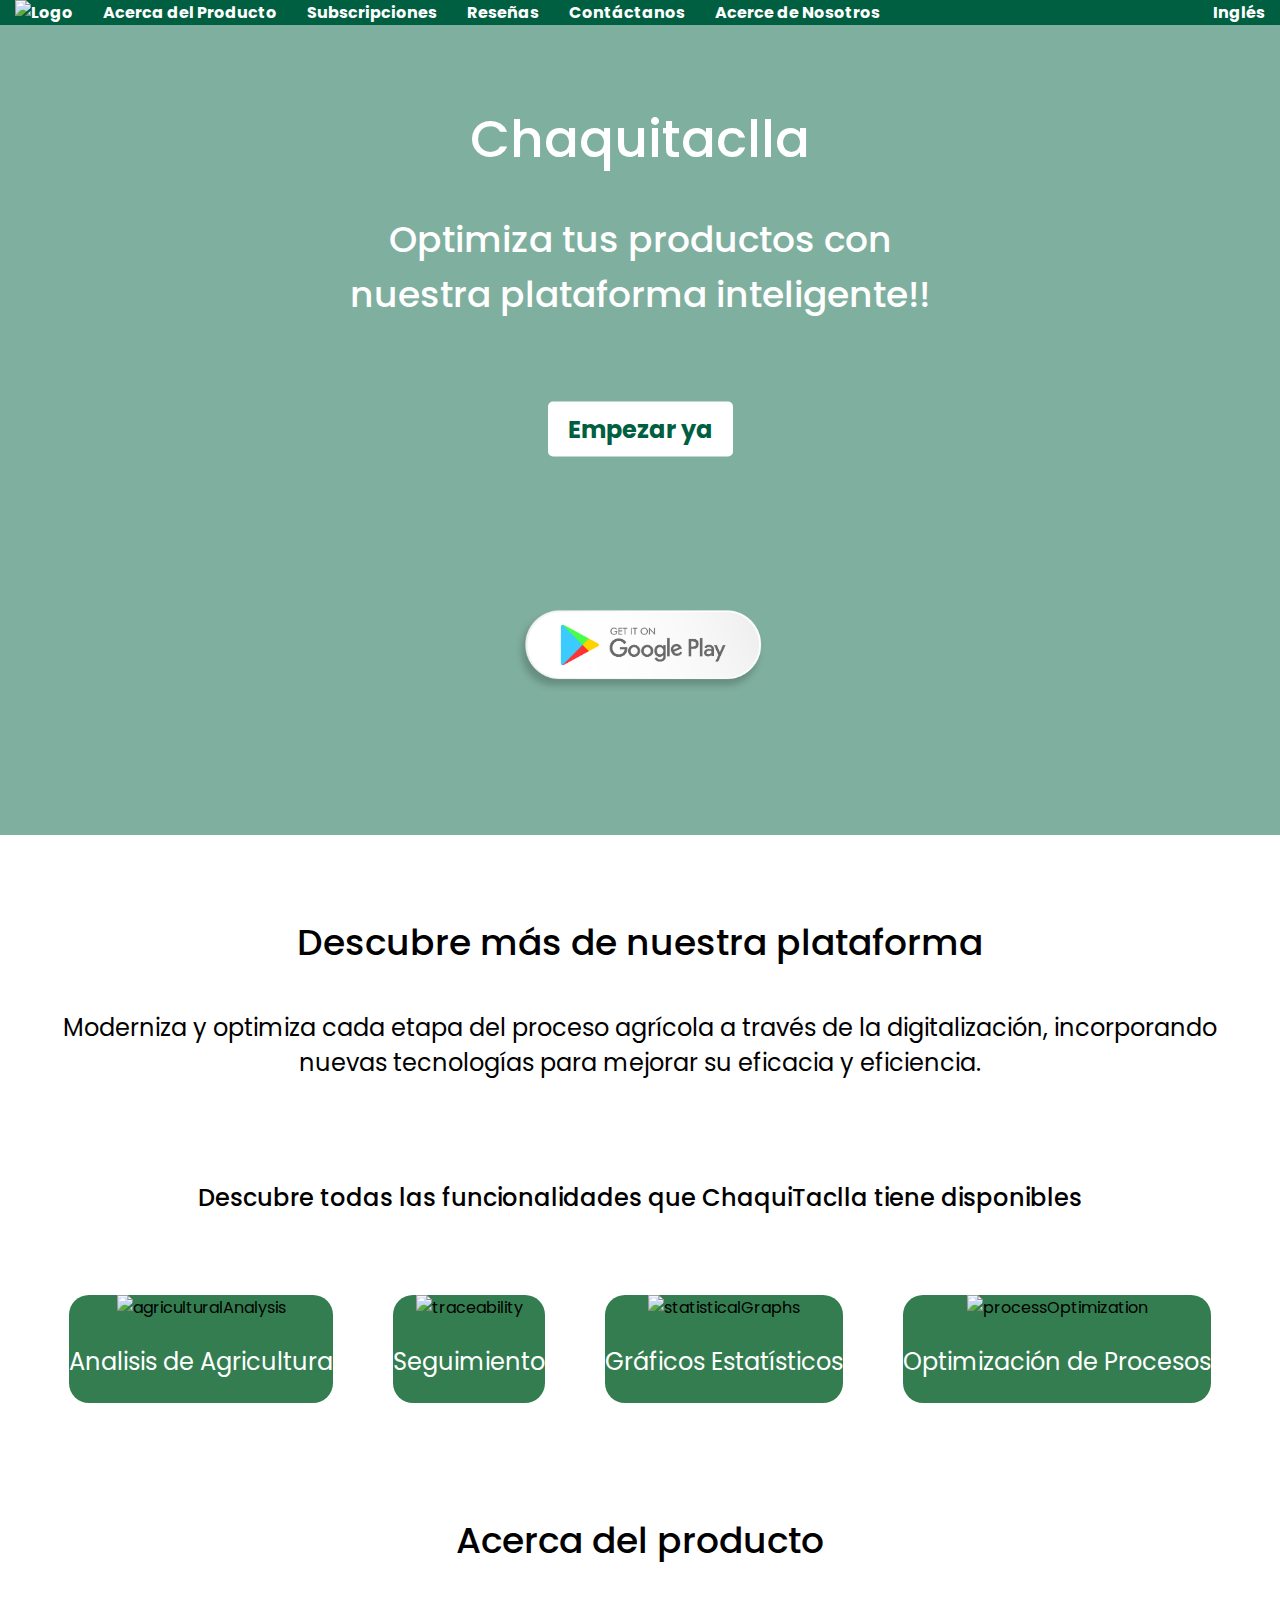
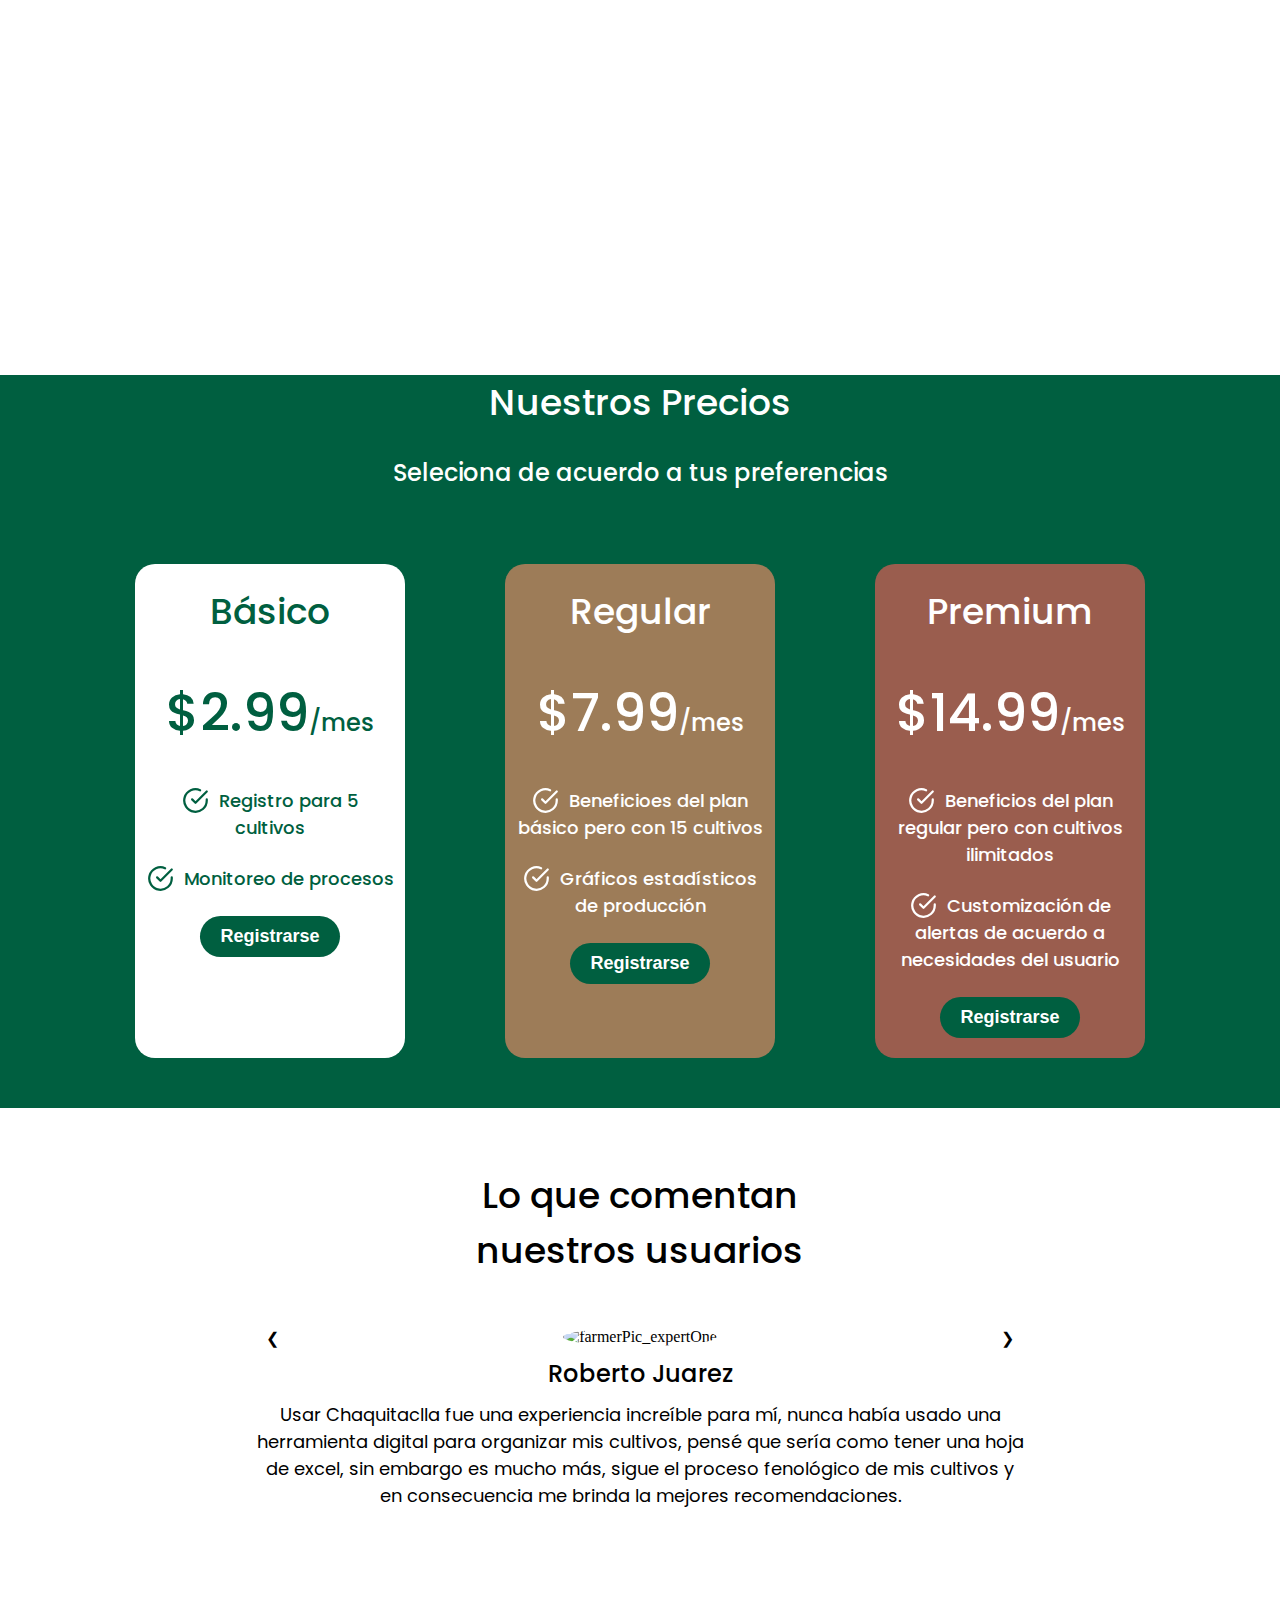
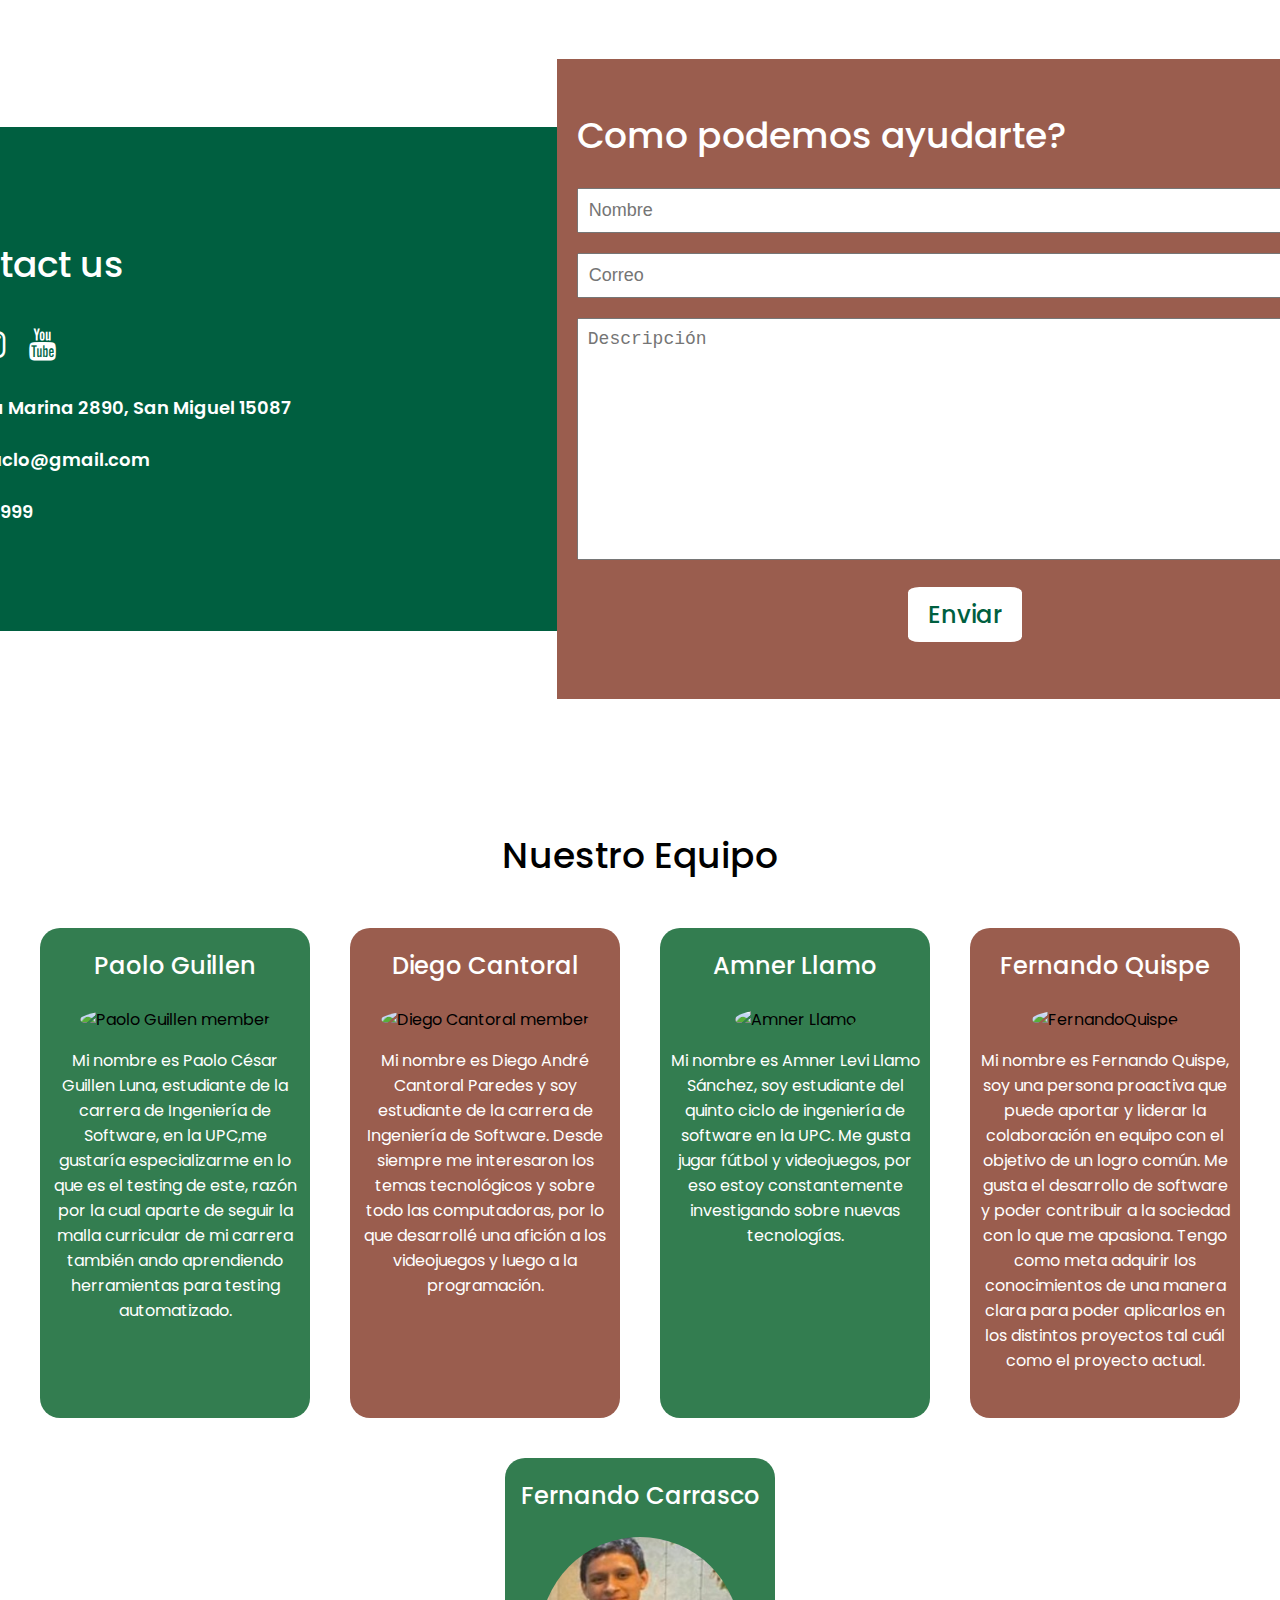
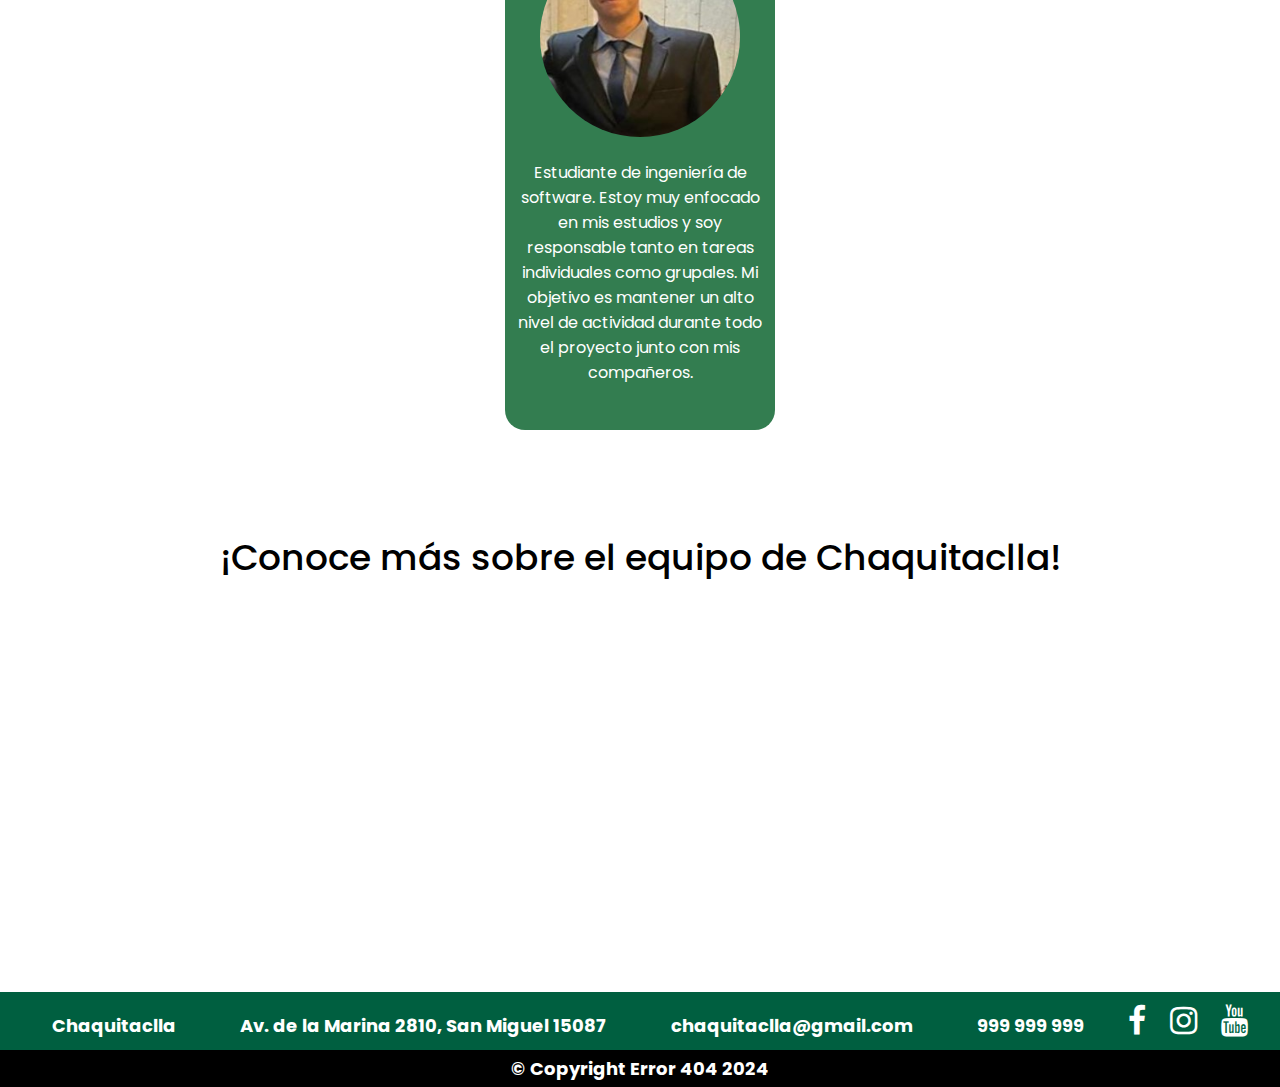
==== index-es.html @ acc9e149 "feat: added playstore logo" ====
<!DOCTYPE html>
<html lang="en">
<head>
    <meta charset="UTF-8">
    <meta http-equiv="X-UA-Compatible" content="IE=edge">
    <meta name="viewport" content="width=device-width, initial-scale=1.0">
    <link rel="preconnect" href="https://fonts.googleapis.com">
    <link rel="preconnect" href="https://fonts.gstatic.com" crossorigin>
    <link rel="stylesheet" href="https://cdnjs.cloudflare.com/ajax/libs/font-awesome/4.7.0/css/font-awesome.min.css">
    <link href="https://fonts.googleapis.com/css2?family=Poppins:ital,wght@0,100;0,200;0,300;0,400;0,500;0,600;0,700;0,800;0,900;1,100;1,200;1,300;1,400;1,500;1,600;1,700;1,800;1,900&display=swap" rel="stylesheet">
    <title>ChaquitacllaLandingPage</title>
    <link rel="stylesheet" type="text/css" href="styles.css">
</head>
<body>
    <nav>
        <div class="left">
            <a href="#home" class="logo">
                <img src="images/ChaquitacllaLogo.jpeg" alt="Logo">
            </a>
            <a href="#about-product">Acerca del Producto</a>
            <a href="#subscriptions">Subscripciones</a>
            <a href="#reviews">Reseñas</a>
            <a href="#contact-us">Contáctanos</a>
            <a href="#about-us">Acerce de Nosotros</a>
        </div>

        <div class="right">
            <a href="index.html">Inglés</a>
        </div>
    
    </nav>

    <section id="home">
        <div class="overlay"></div> 
        <div class="centered-text">
            <h1>Chaquitaclla</h1>
            <h2>Optimiza tus productos con nuestra plataforma inteligente!!</h2> 
            <div class="white-button">
                <a href="" class="button">Empezar ya</a>
            </div>
            <div class="playstore-image">
                <img src="images/playstore.png" alt="Descargar en Play Store">
            </div>     
        </div>
    </section>

    <section id="about-product">
        <h2>Descubre más de nuestra plataforma</h2>
        <p class="largeText">Moderniza y optimiza cada etapa del proceso agrícola a través de la digitalización, incorporando nuevas tecnologías para mejorar su eficacia y eficiencia.</p>
        <h3>Descubre todas las funcionalidades que ChaquiTaclla tiene disponibles</h3>
        <div class="image-grid">
            <div class="image-item">
                <img src="images/analysis-removebg-preview.png" alt="agriculturalAnalysis" >
                <p class="image-description">Analisis de Agricultura</p>
            </div>
            <div class="image-item">
                <img src="images/traceabilty-removebg-preview.png" alt="traceability">
                <p class="image-description">Seguimiento</p>
            </div>
            <div class="image-item">
                <img src="images/statistics-removebg-preview.png" alt="statisticalGraphs">
                <p class="image-description">Gráficos Estatísticos</p>
            </div>
            <div class="image-item">
                <img src="images/processoptimization-removebg-preview.png" alt="processOptimization">
                <p class="image-description">Optimización de Procesos</p>
            </div>
        </div>
    </section>
    
    <section id="about-product-video">
    <h2>Acerca del producto</h2>
    <iframe width="560" height="315" src="" frameborder="0" allow="accelerometer; autoplay; clipboard-write; encrypted-media; gyroscope; picture-in-picture" allowfullscreen></iframe>
    </section>

    <section id="subscriptions">
        <h2>Nuestros Precios</h2>
        <h3>Seleciona de acuerdo a tus preferencias</h3>
        <div class="ourSubs">
        <div class="subNum">
            <h2>Básico</h2>
            <h1 class="dual-font-size">$2.99<span class="smallText">/mes</span></h1>
            <h4><span class="lucide--circle-check-big"></span>Registro para 5 cultivos</h4>
            <h4><span class="lucide--circle-check-big"></span>Monitoreo de procesos</h4>
            <button class="register-btn" onclick="window.location.href = 'src/ingreso/sign-up-es.html';">Registrarse</button>
        </div>
        <div class="subNum">
            <h2>Regular</h2>
            <h1 class="dual-font-size">$7.99<span class="smallText">/mes</span></h1>
            <h4><span class="lucide--circle-check-big"></span>Beneficioes del plan básico pero con 15 cultivos</h4>
            <h4><span class="lucide--circle-check-big"></span>Gráficos estadísticos de producción</h4>
            <button class="register-btn" onclick="window.location.href = 'src/ingreso/sign-up-es.html';">Registrarse</button> 
        </div>
        <div class="subNum">
            <h2>Premium</h2>
            <h1 class="dual-font-size">$14.99<span class="smallText">/mes</span></h1>
            <h4><span class="lucide--circle-check-big"></span>Beneficios del plan regular pero con cultivos ilimitados</h4>
            <h4><span class="lucide--circle-check-big"></span>Customización de alertas de acuerdo a necesidades del usuario</h4>
            <button class="register-btn" onclick="window.location.href = 'src/ingreso/sign-up-es.html';">Registrarse</button> 
        </div>
    </div>
    </section>


    <section id="reviews">
    <div class="testimonial-container">
        <h2>Lo que comentan nuestros usuarios</h2>
        <div class="testimonial-slide active">
            <img src="images/farmerPicOne.jpg" alt="farmerPic_expertOne" class="testimonial-image">
            <div class="testimonial-name">Roberto Juarez</div>
            <div class="testimonial-text">Usar Chaquitaclla fue una experiencia increíble para mí, nunca había usado una herramienta digital para organizar mis cultivos, pensé que sería como tener una hoja de excel, sin embargo es mucho más, sigue el proceso fenológico de mis cultivos y en consecuencia me brinda la mejores recomendaciones.</div>
        </div>
        <div class="testimonial-slide">
            <img src="images/farmerPicTwo.jpg" alt="farmerPic_amateur" class="testimonial-image">
            <div class="testimonial-name">Maria Benedictina</div>
            <div class="testimonial-text">"Chaquitaclla me brindó una variedad de herramientas, desde recomendaciones hasta opciones de administración, en general es una aplicación maravillosa para todos los que aún son aficionados en este campo."</div>
        </div>
        <div class="testimonial-slide">
            <img src="images/FarmerPicThree.jpg" alt="farmerPic_expertTwo" class="testimonial-image">
            <div class="testimonial-name">Luis Alca</div>
            <div class="testimonial-text">"Como nunca había estado acostumbrado a la tecnología, pensé que Chaquitaclla sería bastante difícil de usar; sin embargo, fue todo lo contrario. La aplicación es fácil de usar y fácil de usar, algo que estoy muy agradecido. Después En definitiva, esta es la primera vez que uso una herramienta de este tipo para gestionar mis cultivos".</div>
        </div>
        <div class="testimonial-arrows left" onclick="changeTestimonial(-1)">&#10094;</div>
        <div class="testimonial-arrows right" onclick="changeTestimonial(1)">&#10095;</div>
    </div>
    </section>

    <section id="contact-us">
        <div class="contact-container">
            <div class="info">
                <h2>Contact us</h2>
                <p><a class="social-icons" href="https://www.facebook.com"><i class="fa fa-facebook-f"></i></a>
                    <a class="social-icons" href="https://www.instagram.com"><i class="fa fa-instagram"></i></a>
                    <a class="social-icons" href="https://www.youtube.com"><i class="fa fa-youtube"></i></a></p>
                <p>Av. de la Marina 2890, San Miguel 15087</p>
                <p>choclauclo@gmail.com</p>
                <p>999 999 999</p>
            </div>
        
            <div class="form">
                <h2>Como podemos ayudarte?</h2>
                <form action="/submit_form" method="post">
                    <input type="text" name="name" placeholder="Nombre" required>
                    <input type="email" name="email" placeholder="Correo" required>
                    <textarea name="description" placeholder="Descripción" required></textarea>
                    <button type="submit">Enviar</button>
                </form>
            </div>
        </div>        
    </section>

    <section id="about-us">

    <h2>Nuestro Equipo</h2>
    <div class="our_team">
        <div class="team_member">
            <h3>Paolo Guillen</h3>
            <img src="images/paoloPhoto.jpg" alt="Paolo Guillen member" class="testimonial-image" >
          <p>Mi nombre es Paolo César Guillen Luna, estudiante de la carrera de Ingeniería de Software, en la UPC,me gustaría especializarme en lo que es el testing de este, razón por la cual aparte de seguir la malla curricular de mi carrera también ando aprendiendo herramientas para testing automatizado.</p>
        </div>
        <div class="team_member">
            <h3>Diego Cantoral</h3>
            <img src="images/diegoPhoto.PNG" alt="Diego Cantoral member" class="testimonial-image">
          <p>Mi nombre es Diego André Cantoral Paredes y soy estudiante de la carrera de Ingeniería de Software. Desde siempre me interesaron los temas tecnológicos y sobre todo las computadoras, por lo que desarrollé una afición a los videojuegos y luego a la programación. </p>
      </div>
        <div class="team_member">
            <h3>Amner Llamo</h3>
            <img src="images/Amner.jpeg" alt="Amner Llamo"  class="testimonial-image">
          <p>Mi nombre es Amner Levi Llamo Sánchez, soy estudiante del quinto ciclo de ingeniería de software en la UPC. Me gusta jugar fútbol y videojuegos, por eso estoy constantemente investigando sobre nuevas tecnologías. </p>
      </div>
        <div class="team_member">
            <h3>Fernando Quispe</h3>
             <img src="images/FernandoQuispe.png" alt="FernandoQuispe"  class="testimonial-image">
          <p>Mi nombre es Fernando Quispe, soy una persona proactiva que puede aportar y liderar la colaboración en equipo con el objetivo de un logro común. Me gusta el desarrollo de software y poder contribuir a la sociedad con lo que me apasiona. Tengo como meta adquirir los conocimientos de una manera clara para poder aplicarlos en los distintos proyectos tal cuál como el proyecto actual.</p>
      </div>  
      <div class="team_member">
        <h3>Fernando Carrasco</h3>
             <img src="images/cachis.jpg" alt="SebastianCachis"  class="testimonial-image">
          <p>Estudiante de ingeniería de software. Estoy muy enfocado en mis estudios y soy responsable tanto en tareas individuales como grupales. Mi objetivo es mantener un alto nivel de actividad durante todo el proyecto junto con mis compañeros.</p>
      </div>
    </div>
  
    </section>

    <section id="about-team-video">
    <h2>¡Conoce más sobre el equipo de Chaquitaclla!</h2>
    <iframe width="560" height="315" src="" frameborder="0" allow="accelerometer; autoplay; clipboard-write; encrypted-media; gyroscope; picture-in-picture" allowfullscreen></iframe>
    </section>


    <footer id="footerOne">
        <a class="normal">Chaquitaclla</a>
        <a class="normal">Av. de la Marina 2810, San Miguel 15087</a>
        <a class="normal">chaquitaclla@gmail.com</a>
        <a class="normal">999 999 999</a>
        <a class="social-icons" href="https://www.facebook.com"><i class="fa fa-facebook-f"></i></a>
        <a class="social-icons" href="https://www.instagram.com"><i class="fa fa-instagram"></i></a>
        <a class="social-icons" href="https://www.youtube.com"><i class="fa fa-youtube"></i></a>
    </footer>   
    
    <footer id="footerTwo">
        <a>&copy; Copyright Error 404 2024</a>
    </footer>

    <script src="script.js"></script>
</body>
</html>
---- styles.css ----
body {
    margin: 0;
}

nav {
    background-color: #005F40;
    display: flex;
    justify-content: space-between;
    align-items: center;
    overflow: hidden;
}

nav a {
    
    float: left;
    display: block;
    color: white;
    font-size: 16px;
    font-family: "Poppins", sans-serif;
    font-weight: bold;
    text-align: center;
    padding: 0px 15px;
    text-decoration: none;
}
.playstore-image {
    text-align: center;
    margin-top: 200px;  
}

.playstore-image img {
    width: 40%;
}

nav img {
    max-height: 80px;
}

nav .left {
    display: flex;
    align-items: center;
}
.nav .right {
    display: flex;
    align-items: center;
}

#home {
    position: relative; 
    min-height: 90vh;
    background-image: url("images/backgroundHome.jpg");
    background-repeat: no-repeat;
    background-size: cover;
    background-position: center;
}

.overlay {
    position: absolute;
    top: 0;
    left: 0;
    width: 100%;
    height: 100%;
    background-color: rgba(0, 95, 64, 0.5); 
}


.centered-text {
    text-align: center;
    position: absolute;
    top: 45%;
    left: 50%;
    transform: translate(-50%, -50%);
    color: rgb(255, 255, 255);
}

.centered-text h1 {
    font-size: 52px;
    font-family: "Poppins", sans-serif;
    font-weight: 500;
    font-style: normal; 
    margin-top: 20px; 
}

.centered-text h2 {
    font-size: 36px;
    font-family: "Poppins", sans-serif;
    font-weight: 500;
    font-style: normal; 
    margin-top: 20px; 
}

.white-button {
    text-align: center;
    position: relative;
    top: 50px;
}

.button {
    display: inline-block;
    background-color: white;
    color: #005F40;
    padding: 10px 20px;
    border-radius: 5px;
    text-decoration: none;
    font-size: 24px;
    font-family: "Poppins", sans-serif;
    font-weight: 700;
    font-style: normal;
    transition: background-color 0.3s ease;
}

.button:hover {
    background-color: #f0f0f0;
}

/*aAbout the product*/
#about-product {
    margin: 0;
    padding: 0;
    box-sizing: border-box;
    font-family: "Poppins", sans-serif;
    font-style: normal;
    margin-top: 80px;
    text-align: center;
    margin-bottom: 60px;
}

#about-product h2 {
    font-size: 36px;
    color: #000000;
    font-weight: 500;
    margin-bottom: 25px;
}

#about-product .largeText {
    color: #000000;
    font-size: 24px;
    font-weight: 400;
    margin: 40px;
    padding: 0px 20px;
}

#about-product h3 {
    color: #000000;
    font-size: 24px;
    font-weight: 500;
    margin-top: 100px;
    padding: 0px 20px;
}

.image-grid {
    display: flex;
    justify-content: center;
    flex-wrap: wrap;
    margin-top: 50px;
    width: auto;
}

.image-item {
    margin: 30px 30px;
    text-align: center;
    background-color: #337D50;
    border-radius: 20px;
}

.image-item img {
    width: 350px;
    height: 300px;
}

.image-item p {
    font-family: "Poppins", sans-serif;
    font-size: 24px;
    font-style: bold;
    color: #ffffff;
}


/* Placeholder section for video about the product */


#about-product-video {
    margin: 0;
    padding: 0;
    box-sizing: border-box;
    font-family: "Poppins", sans-serif;
    font-style: normal;
    margin-top: 80px;
    text-align: center;
    margin-bottom: 60px;
}

#about-product-video h2 {
    font-size: 36px;
    color: #000000;
    font-weight: 500;
    margin-bottom: 25px;
}

#about-product-video h3 {
    color: #000000;
    font-size: 24px;
    font-weight: 500;
    margin-top: 100px;
    padding: 0px 20px;
}

/* Placeholder section for video about the team */
#about-team-video {
    margin: 0;
    padding: 0;
    box-sizing: border-box;
    font-family: "Poppins", sans-serif;
    font-style: normal;
    margin-top: 80px;
    text-align: center;
    margin-bottom: 60px;
}

#about-team-video h2 {
    font-size: 36px;
    color: #000000;
    font-weight: 500;
    margin-bottom: 25px;
}

#about-team-video h3 {
    color: #000000;
    font-size: 24px;
    font-weight: 500;
    margin-top: 100px;
    padding: 0px 20px;
}

/*Subscriptions section*/
#subscriptions {
    margin:0;
    padding:0;
    box-sizing: border-box;
    font-family: "Poppins", sans-serif;
    font-style: normal;
    margin-top: 20px;
    text-align: center;
    margin-bottom: 60px;
    background-color: #005F40;
}

.dual-font-size {
    color: #FFFFFF;
    text-align: center;
    position: relative;
    font-weight: 500;
    font-size: 52px;
}


.dual-font-size .smallText{
    font-size: 24px;
}

#subscriptions h2{
    font-size: 36px;
    color: #ffffff;
    font-weight: 500;
    margin-bottom: 25px;
}

#subscriptions h3{
    color:#ffffff;
    font-size: 24px;
    font-weight: 500;
    margin-top: 0px;
}

#subscriptions .subNum h2{
    color:#FFFFFF;
    font-size: 36px;
    font-weight: 500;
    margin-top: 0px;

}
#subscriptions .subNum h4{
    font-size: 18px;
    font-weight: 500;
    margin-top: 0px;

}


#subscriptions  .ourSubs{
display: flex;
width: auto;
justify-content: center;
flex-wrap: wrap;
}

.ourSubs .subNum{
    width: 250px;
    margin: 50px;
    border-radius: 20px;
    padding: 20px 10px;
    color: #FFFFFF;
}

.lucide--circle-check-big {
    display: inline-block;
    width: 1.5em;
    height: 1.5em;
    --svg: url("data:image/svg+xml,%3Csvg xmlns='http://www.w3.org/2000/svg' viewBox='0 0 24 24'%3E%3Cg fill='none' stroke='%23000' stroke-linecap='round' stroke-linejoin='round' stroke-width='2'%3E%3Cpath d='M22 11.08V12a10 10 0 1 1-5.93-9.14'/%3E%3Cpath d='m9 11l3 3L22 4'/%3E%3C/g%3E%3C/svg%3E");
    background-color: white;
    -webkit-mask-image: var(--svg);
    mask-image: var(--svg);
    -webkit-mask-repeat: no-repeat;
    mask-repeat: no-repeat;
    -webkit-mask-size: 100% 100%;
    mask-size: 100% 100%;
    margin-bottom: -7px;
    margin-right: 10px;
}


#subscriptions .subNum:nth-child(1) h1,
#subscriptions .subNum:nth-child(1) h2,
#subscriptions .subNum:nth-child(1) h4{
    color: #005F40;
}

.subNum:nth-child(1) .lucide--circle-check-big  {
    background-color: #005F40;
}

.subNum:nth-child(1)  {
    background-color: #FFFFFF;
}

.subNum:nth-child(2) {
    background-color: #9D7C58;
}


.subNum:nth-child(3) {
    background-color: #9A5D4E;
}
.register-btn {
    background-color: #005F40; 
    border: none; 
    border-radius: 50px; 
    padding: 10px 20px; 
    font-size: 18px; 
    font-weight: 700;
    color: #FFFFFF; 
    cursor: pointer; 
}

.register-btn:hover {
    background-color: #005F40; 
}


/*Reviews Section*/
.testimonial-container {
    width: 60%;
    margin: 50px auto;
    position: relative;
    text-align: center;
}
.testimonial-container h2 {
    font-size: 36px;
    font-family: "Poppins", sans-serif;
    font-weight: 500;
    font-style: normal;
    width: 60%;
    margin: 50px auto;
    position: relative;
    text-align: center;
} 
.testimonial-slide {
    display: none;
}
.testimonial-slide.active {
    display: block;
}
.testimonial-image {
    border-radius: 50%;
    width: 200px;
    height: 200px;
    margin: 0 auto;
}
.testimonial-name { 
    font-size: 24px;
    font-family: "Poppins", sans-serif;
    font-weight: 500;
    font-style: normal;
    margin-top: 10px;   
}
.testimonial-text {
    font-size: 18px;
    font-family: "Poppins", sans-serif;
    font-weight: 400;
    font-style: normal;
    margin-top: 10px;
}
.testimonial-arrows {
    position: absolute;
    top: 50%;
    transform: translateY(-50%);
    cursor: pointer;
}
.testimonial-arrows.left {
    left: 10px;
}
.testimonial-arrows.right {
    right: 10px;
}

/*Contact us section*/

#contact-us {
    background: linear-gradient(to bottom, white 20%, #005F40 20%, #005F40 80%, white 80%);
    padding-top: 100px;
    padding-bottom: 100px;
    position: relative;
    display: flex; 
    justify-content: center; 
    align-items: center;

}


#contact-us h2{
    font-family: "Poppins", sans-serif;
    font-style: normal;
    font-size: 36px;
    font-weight: 500;
}
#contact-us p{
    font-family: "Poppins", sans-serif;
    font-style: normal;
    font-size: 18px;
    font-weight: 600;
    margin-bottom: 25px;
}


.contact-container {
    align-items: center;
    display: flex;
    justify-content: center;
    height: 100%;
}


.info {
    color: white;
    padding: 20px;
    position: relative;
    right: 10%; 
}

.form {
    background-color: #9A5D4E;
    font-family: "Poppins", sans-serif;
    font-style: normal;
    height: 600px; 
    padding: 20px;
    display: flex; 
    position: relative;
    flex-direction: column;
    left: 10%; 
}

.form h2{
    color: white;
    font-size: 36px;
    font-weight: 500;
    margin-bottom: 25px;
}

.form input[type="text"],
.form input[type="email"] {
    font-size: 18px;
    font-weight: 500;
}
.form textarea {
    font-size: 18px;
    font-weight: 500;
    height: 80%; 
}


input, textarea {
   width: calc(100% - 40px);
   margin-bottom: 20px;
   padding:10px; 
}

.form button {
    font-family: "Poppins", sans-serif;
    font-style: normal;
    font-weight: 500;
    display: block;
    margin: 0 auto;
    border: none; 
    background-color: white; 
    font-size: 24px; 
    color: #005F40; 
    border-radius: 10%; 
    padding: 10px;
    padding-right: 20px;
    padding-left: 20px;
}





/*About us section*/
#about-us {
    margin:0;
    padding:0;
    box-sizing: border-box;
    font-family: "Poppins", sans-serif;
    font-style: normal;
    margin-top: 20px;
    text-align: center;
    margin-bottom: 60px;
}


#about-us h2{
    font-size: 36px;
    color: #000000;
    font-weight: 500;
    margin-bottom: 25px;
}

#about-us h3{
    color:#FFFFFF;
    font-size: 24px;
    font-weight: 500;
    margin-top: 0px;
}

#about-us p{
    color:#FFFFFF;
    font-size: 16px;
    font-weight: 400;
    margin-bottom: 25px;
}



#about-us  .our_team{
display: flex;
width: auto;
justify-content: center;
flex-wrap: wrap;
}

 .our_team .team_member{
    width: 250px;
    margin:20px;
    border-radius: 20px;
    padding: 20px 10px;
}


.team_member:nth-child(even) {
    background-color: #9A5D4E;
}
.team_member:nth-child(odd) {
    background-color: #337D50;
}



/*Footer section*/
footer {
    background-color: black;
    color: white;
    text-align: center;
    padding: 5px 0; 
    font-size: 18px;
    font-family: "Poppins", sans-serif;
    font-weight: 700;
    font-style: normal;
}

#footerOne{
    background-color: #005F40;
}

#footerOne .normal{
    padding: 30px;
}

 .social-icons {
    margin-left: auto; 
    font-size: 32px;
    padding: 10px;
    color: white;
}
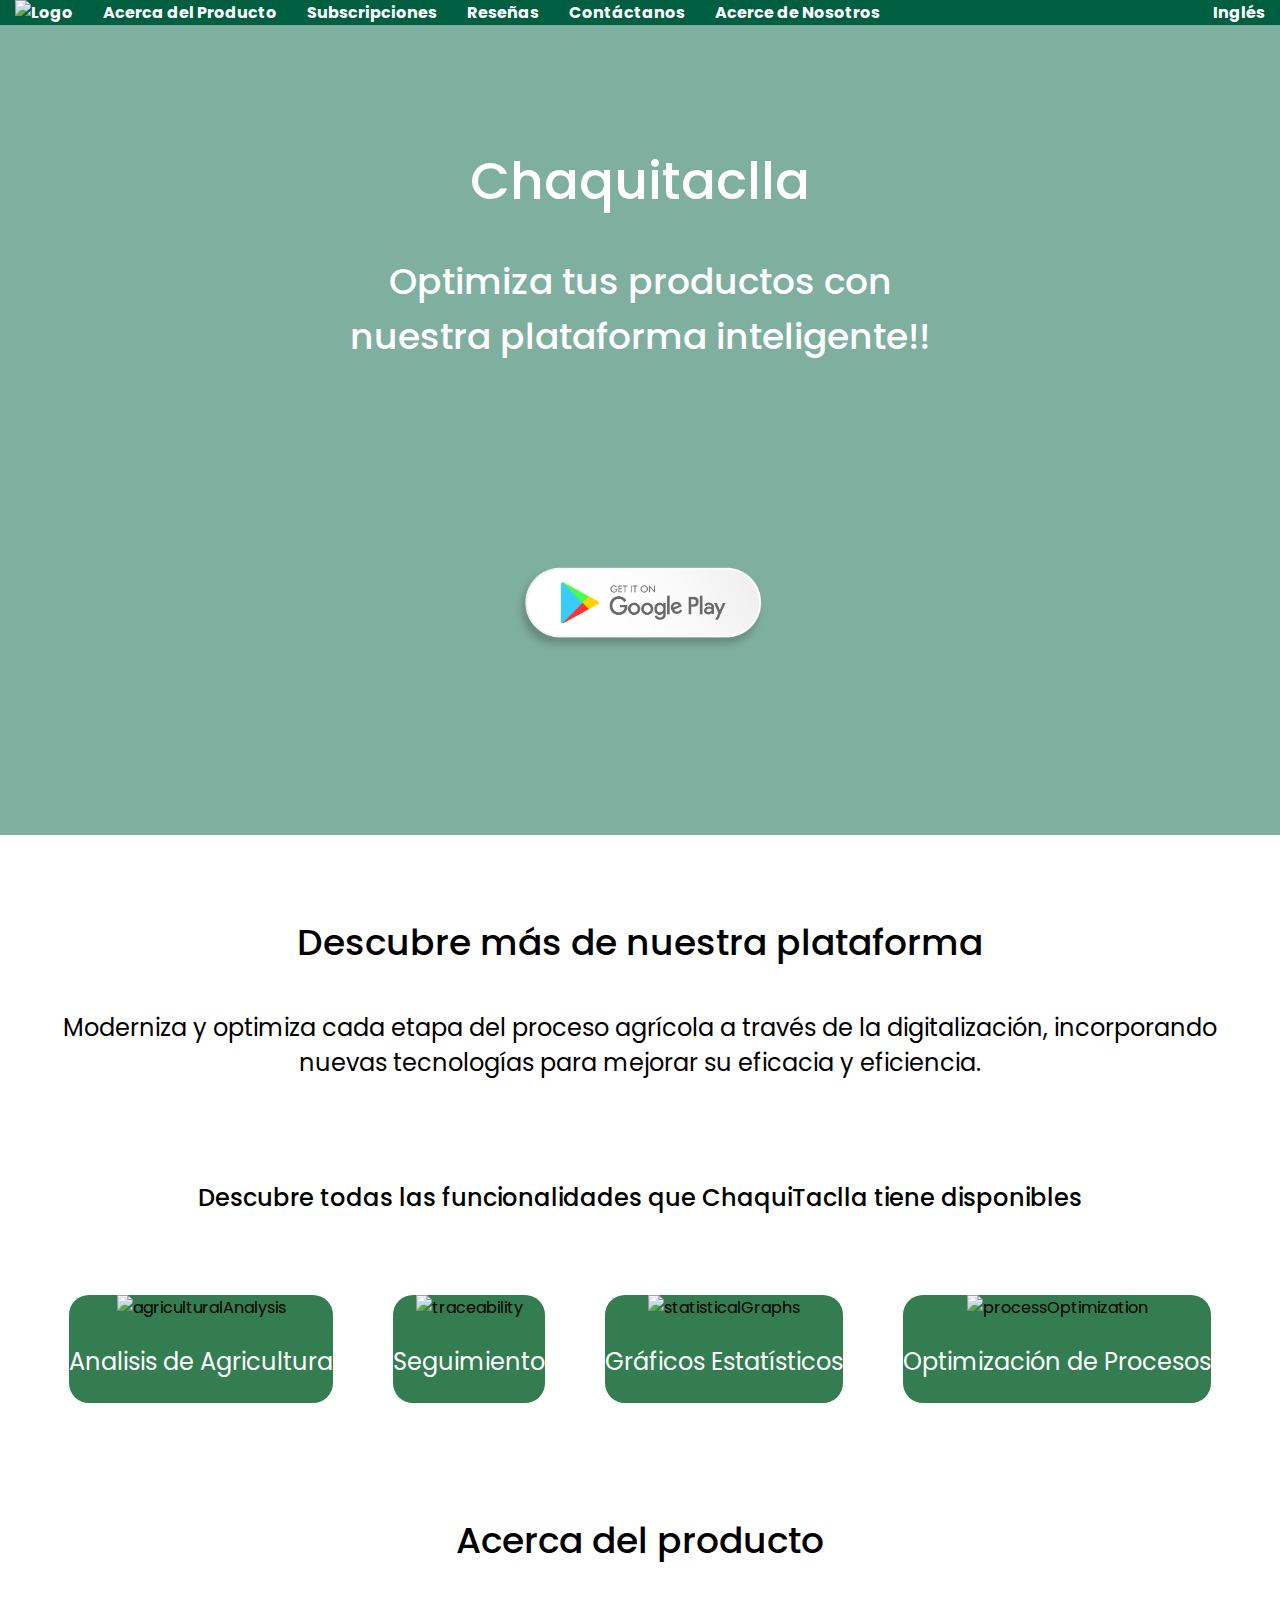
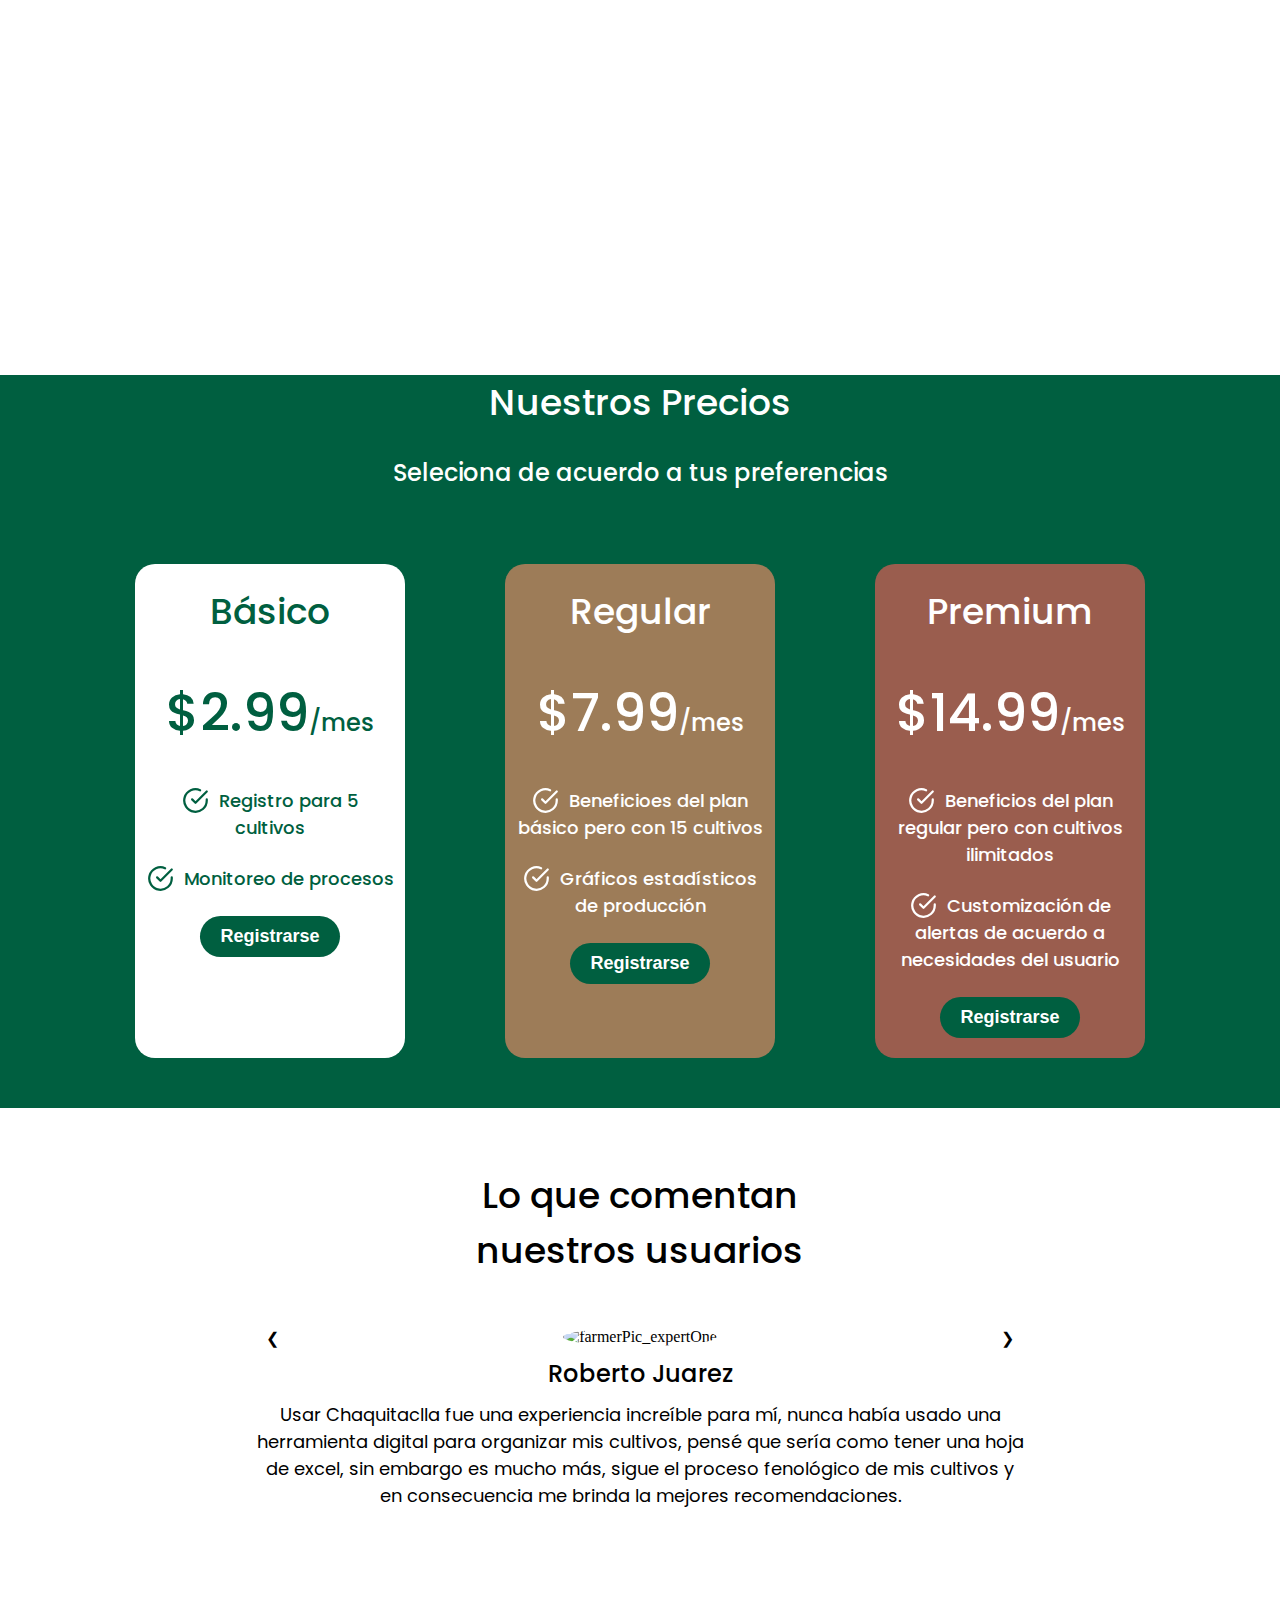
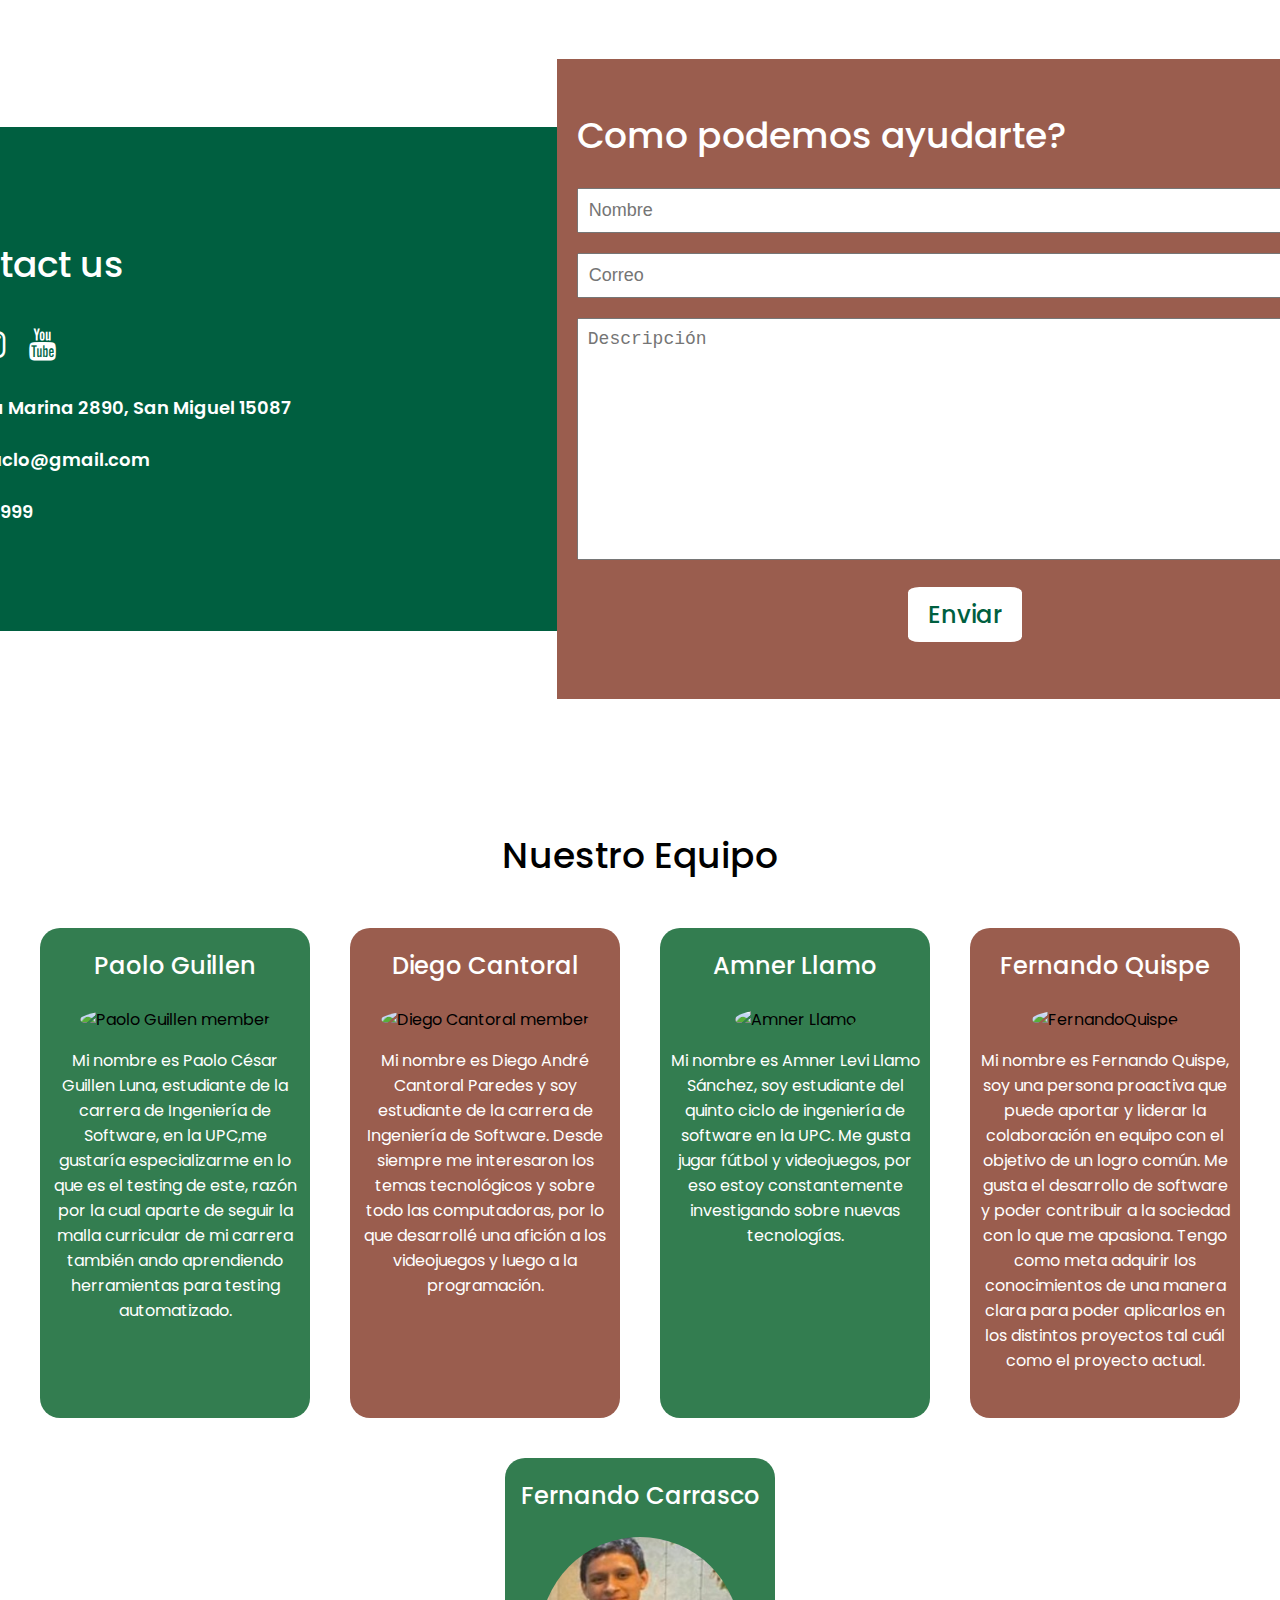
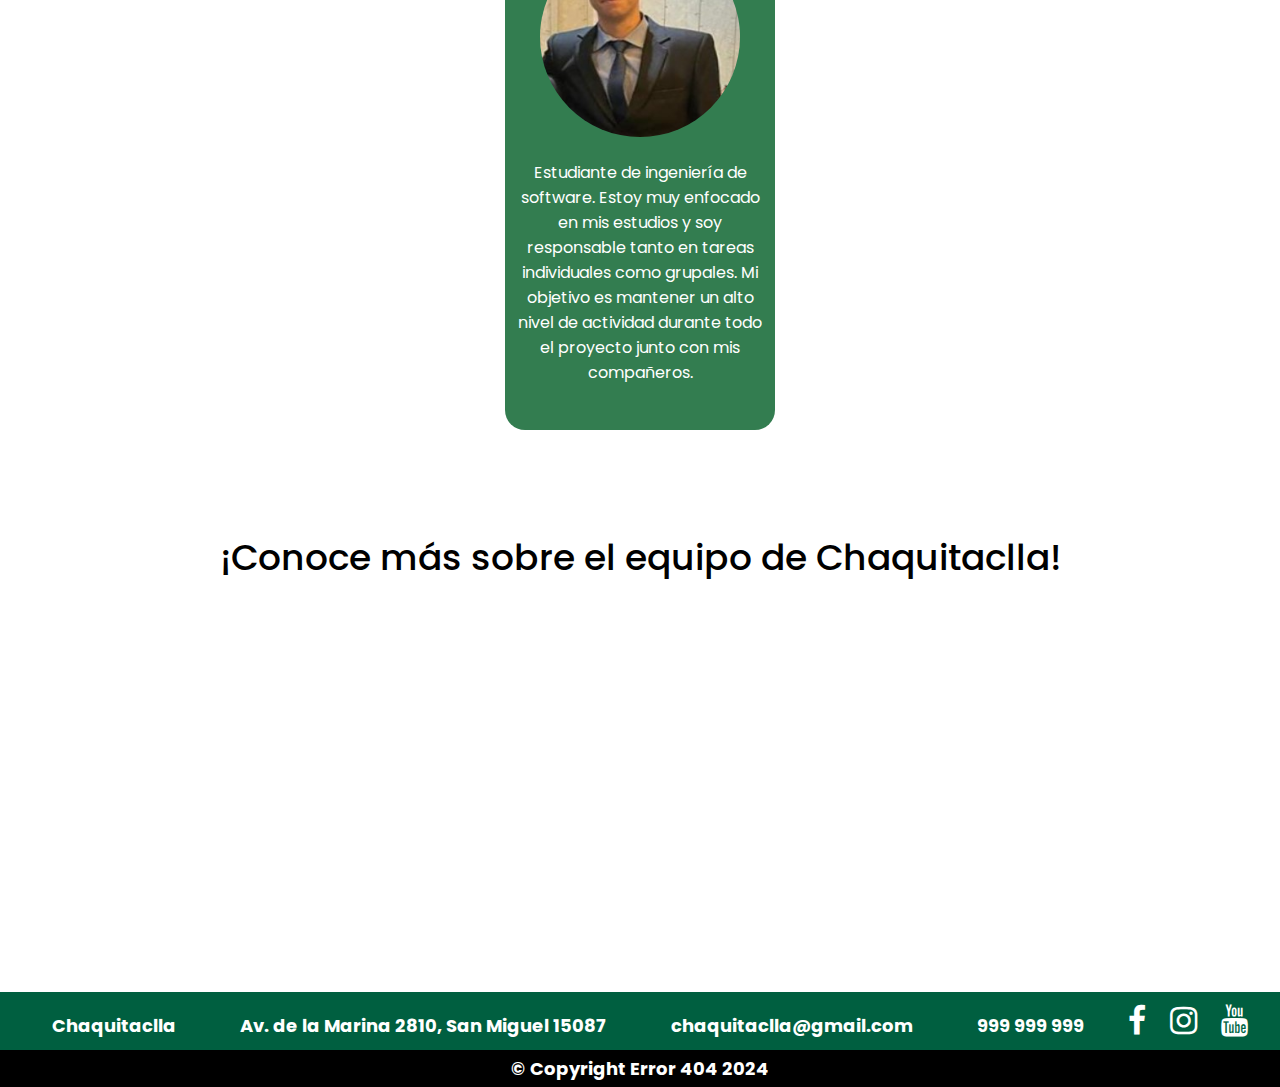
==== commit fd3b3628: "refacotr: delected unnecesary line of code" ====
--- a/index-es.html
+++ b/index-es.html
@@ -35,9 +35,6 @@
         <div class="centered-text">
             <h1>Chaquitaclla</h1>
             <h2>Optimiza tus productos con nuestra plataforma inteligente!!</h2> 
-            <div class="white-button">
-                <a href="" class="button">Empezar ya</a>
-            </div>
             <div class="playstore-image">
                 <img src="images/playstore.png" alt="Descargar en Play Store">
             </div>     
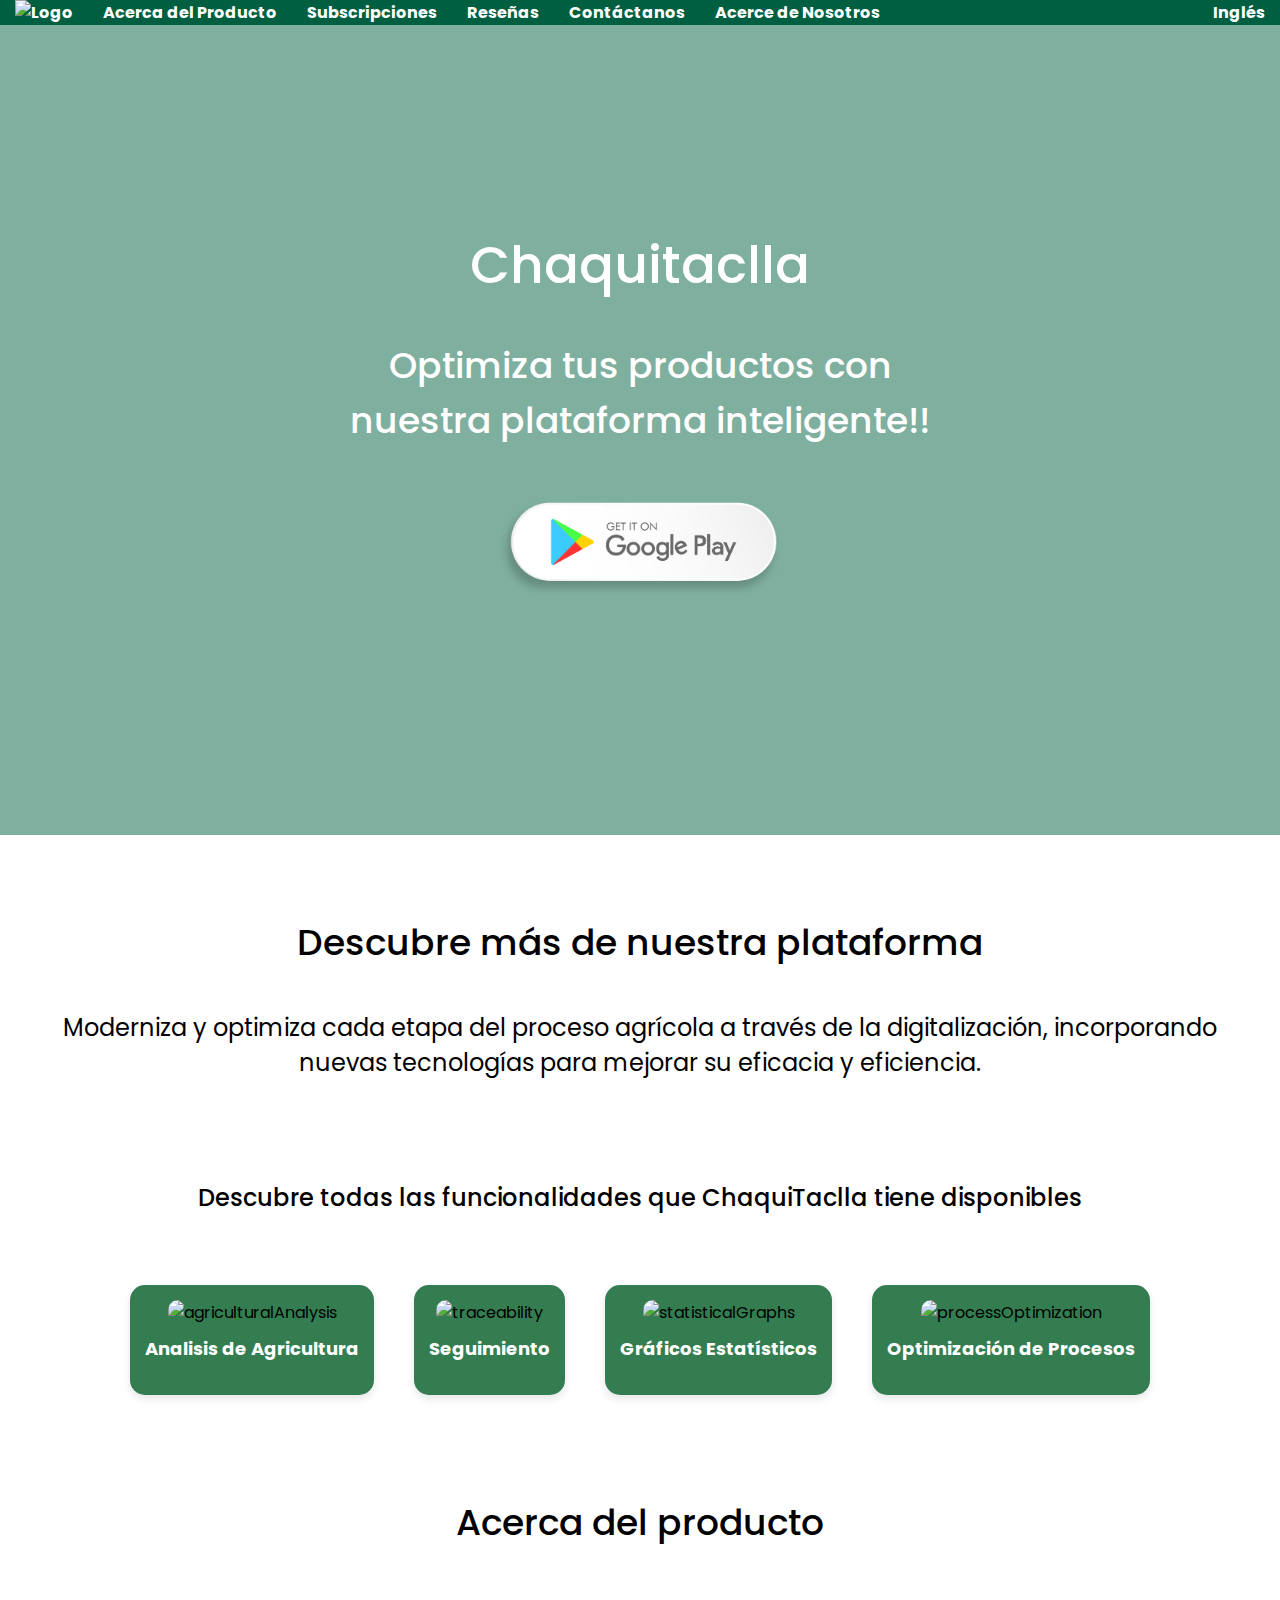
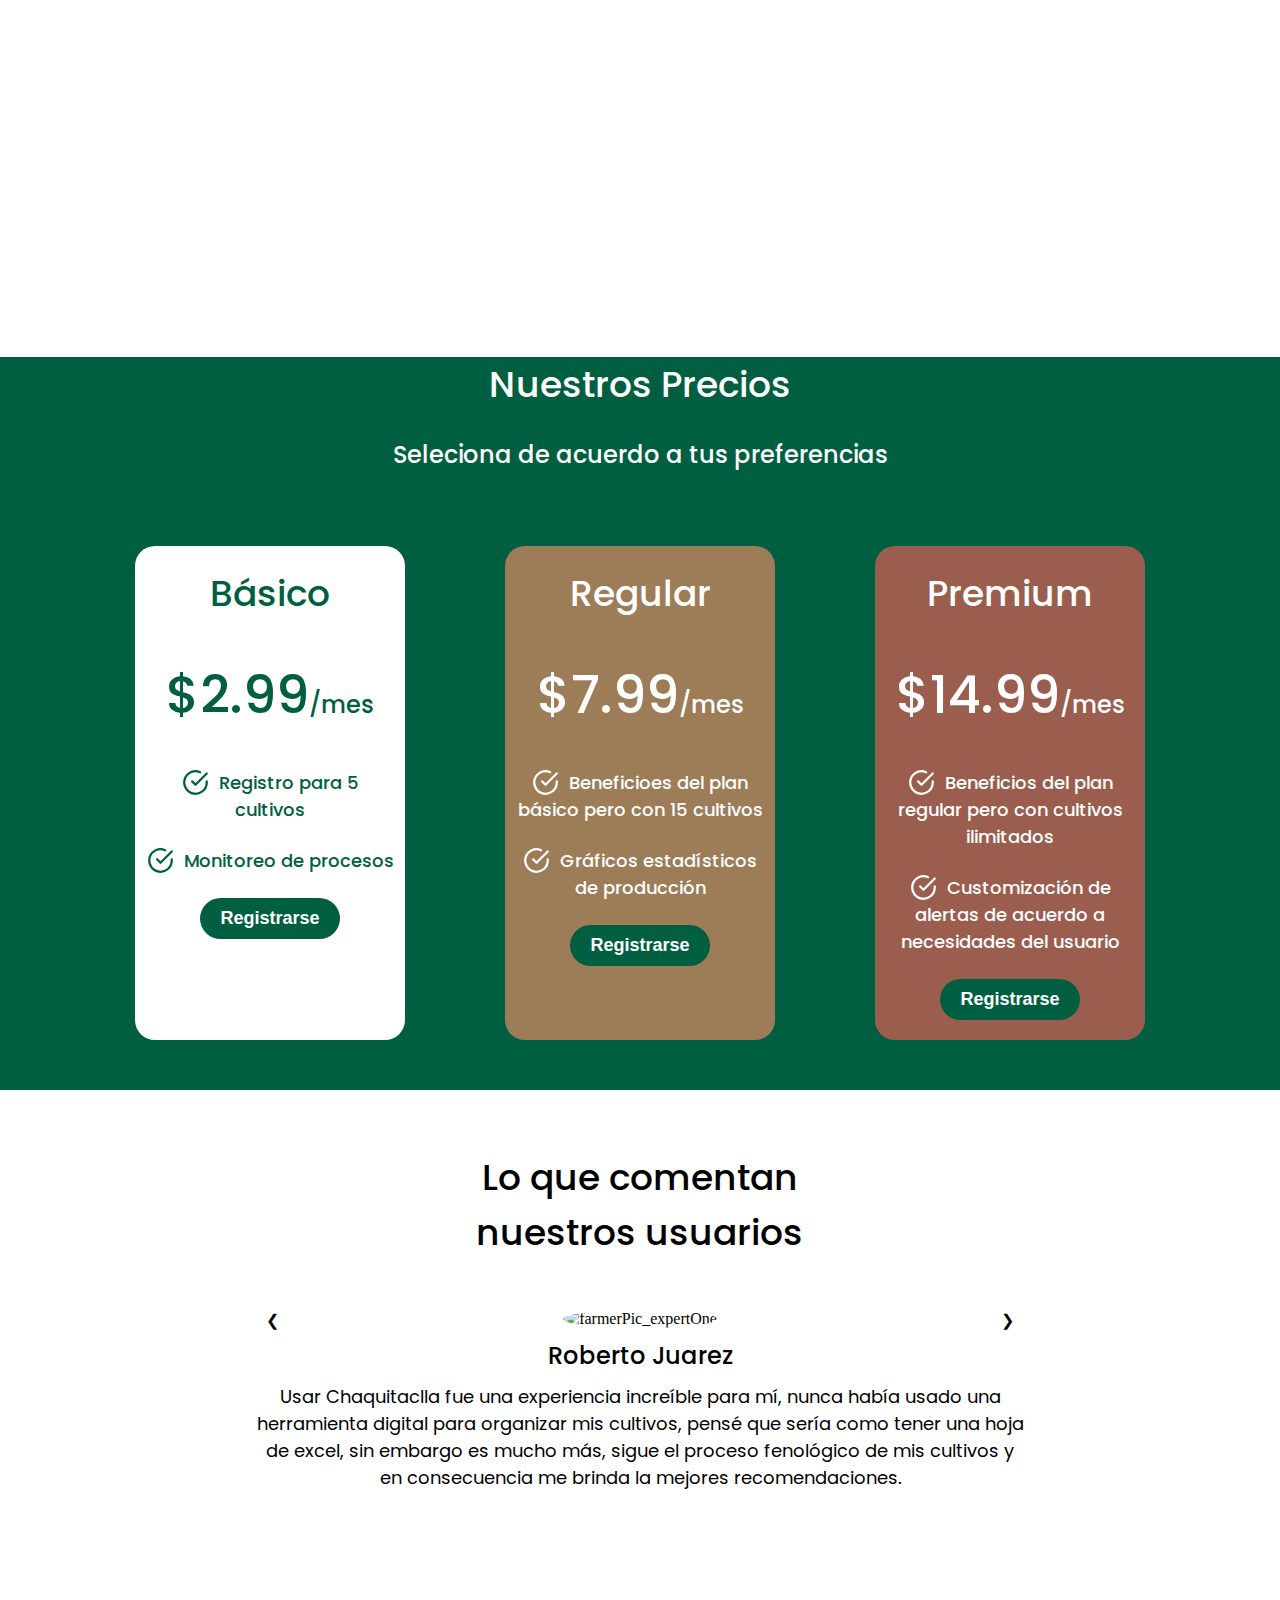
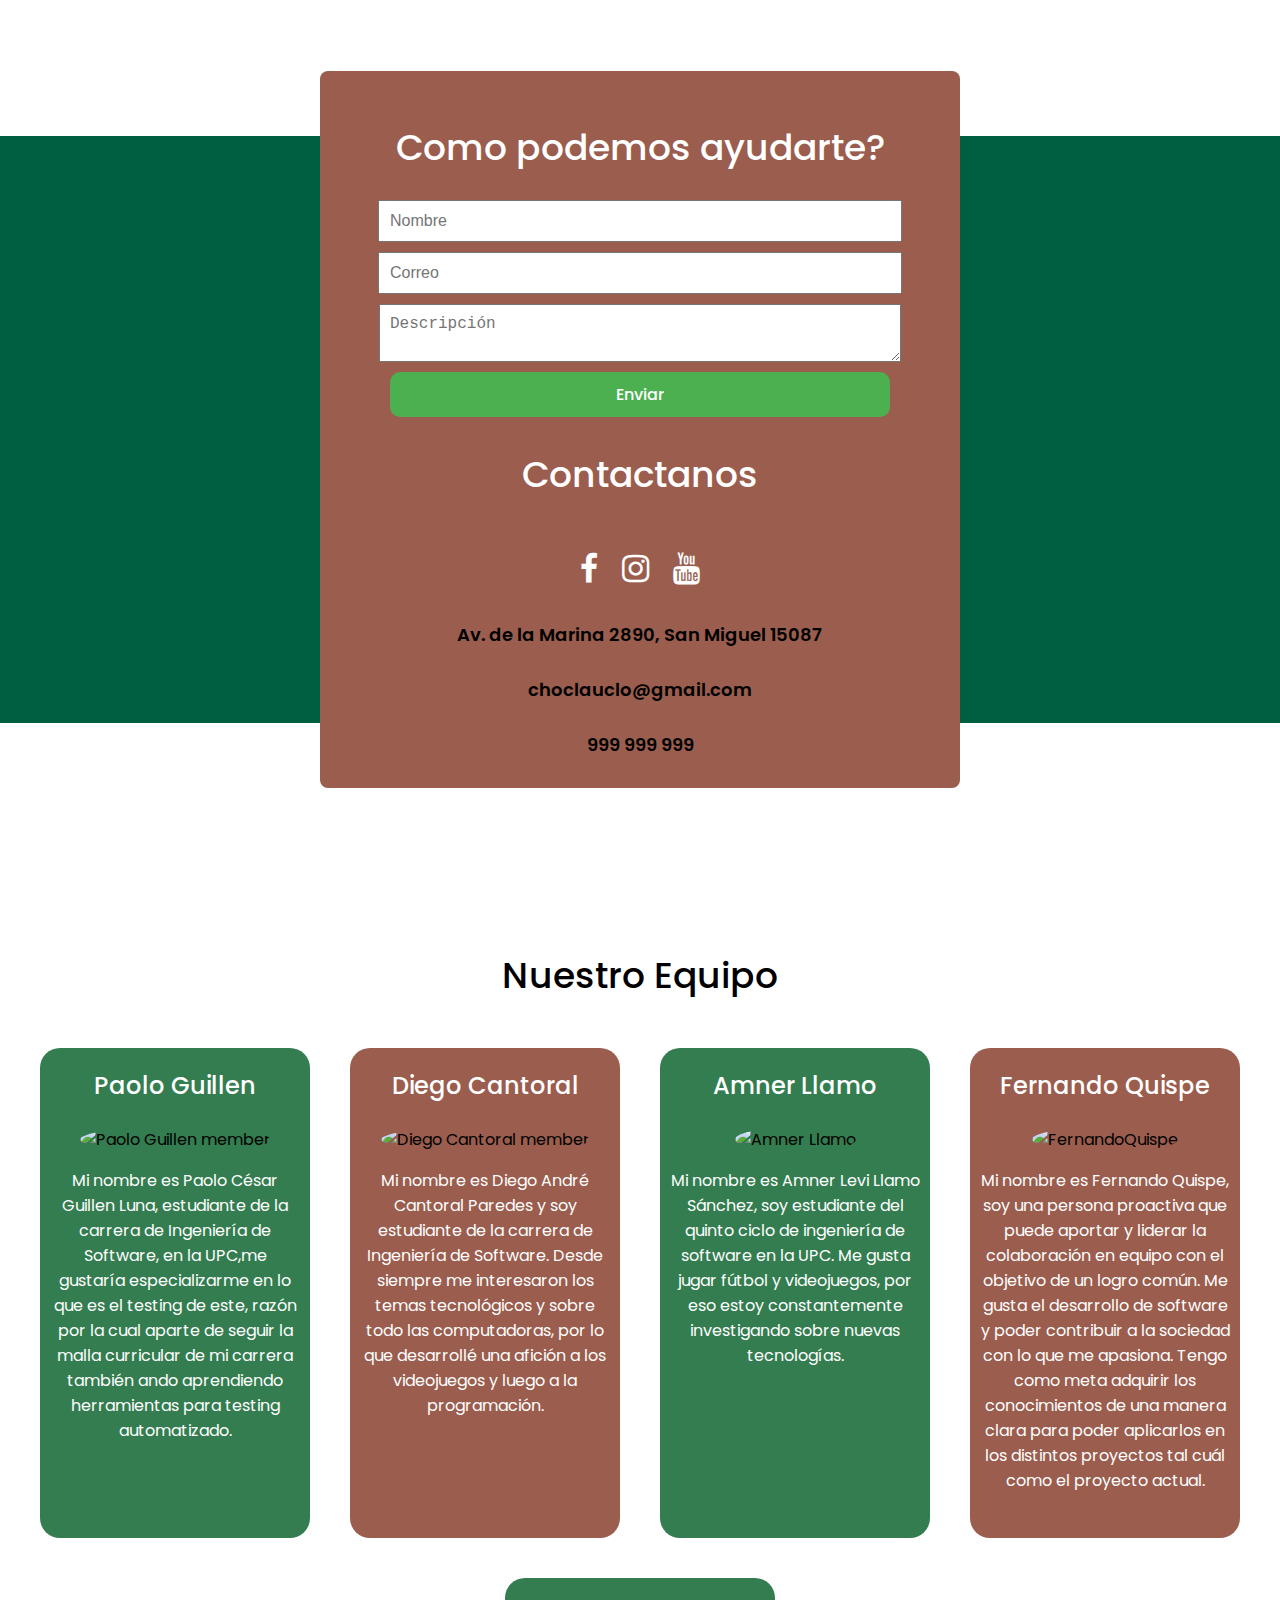
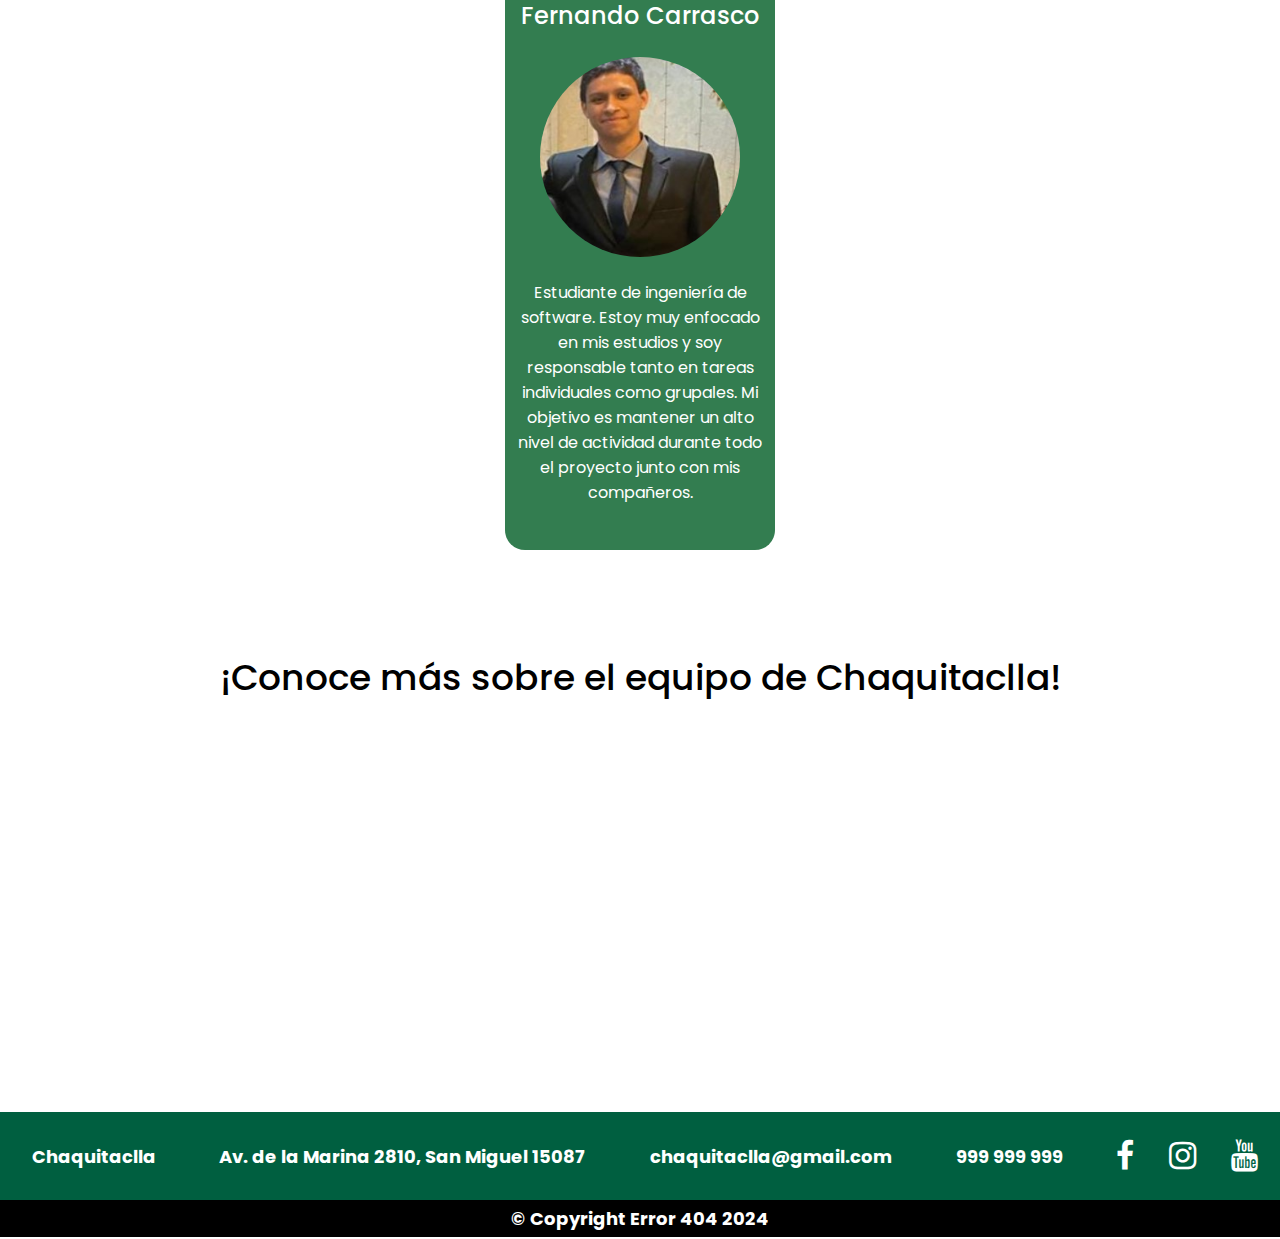
==== commit 00a2972c: "feat: responsive landing page has been made" ====
--- a/index-es.html
+++ b/index-es.html
@@ -17,18 +17,29 @@
             <a href="#home" class="logo">
                 <img src="images/ChaquitacllaLogo.jpeg" alt="Logo">
             </a>
+            <div class="nav-links">
             <a href="#about-product">Acerca del Producto</a>
             <a href="#subscriptions">Subscripciones</a>
             <a href="#reviews">Reseñas</a>
             <a href="#contact-us">Contáctanos</a>
             <a href="#about-us">Acerce de Nosotros</a>
+            </div>
         </div>
 
         <div class="right">
             <a href="index.html">Inglés</a>
-        </div>
-    
+            <div class="hamburger-menu" onclick="toggleMenu()">
+                <i class="fa fa-bars"></i>
+            </div>
+        </div>    
     </nav>
+    <div id="dropdown-menu" class="dropdown-menu">
+        <a href="#about-product">Acerca del Producto</a>
+        <a href="#subscriptions">Subscripciones</a>
+        <a href="#reviews">Reseñas</a>
+        <a href="#contact-us">Contáctanos</a>
+        <a href="#about-us">Acerce de Nosotros</a>
+    </div>
 
     <section id="home">
         <div class="overlay"></div> 
@@ -39,7 +50,7 @@
                 <img src="images/playstore.png" alt="Descargar en Play Store">
             </div>     
         </div>
-    </section>
+    </section>  
 
     <section id="about-product">
         <h2>Descubre más de nuestra plataforma</h2>
@@ -124,16 +135,6 @@
 
     <section id="contact-us">
         <div class="contact-container">
-            <div class="info">
-                <h2>Contact us</h2>
-                <p><a class="social-icons" href="https://www.facebook.com"><i class="fa fa-facebook-f"></i></a>
-                    <a class="social-icons" href="https://www.instagram.com"><i class="fa fa-instagram"></i></a>
-                    <a class="social-icons" href="https://www.youtube.com"><i class="fa fa-youtube"></i></a></p>
-                <p>Av. de la Marina 2890, San Miguel 15087</p>
-                <p>choclauclo@gmail.com</p>
-                <p>999 999 999</p>
-            </div>
-        
             <div class="form">
                 <h2>Como podemos ayudarte?</h2>
                 <form action="/submit_form" method="post">
@@ -141,6 +142,13 @@
                     <input type="email" name="email" placeholder="Correo" required>
                     <textarea name="description" placeholder="Descripción" required></textarea>
                     <button type="submit">Enviar</button>
+                    <h2>Contactanos</h2>
+                    <p><a class="social-icons" href="https://www.facebook.com"><i class="fa fa-facebook-f"></i></a>
+                        <a class="social-icons" href="https://www.instagram.com"><i class="fa fa-instagram"></i></a>
+                        <a class="social-icons" href="https://www.youtube.com"><i class="fa fa-youtube"></i></a></p>
+                    <p>Av. de la Marina 2890, San Miguel 15087</p>
+                    <p>choclauclo@gmail.com</p>
+                    <p>999 999 999</p>
                 </form>
             </div>
         </div>        
@@ -190,10 +198,14 @@
         <a class="normal">Av. de la Marina 2810, San Miguel 15087</a>
         <a class="normal">chaquitaclla@gmail.com</a>
         <a class="normal">999 999 999</a>
-        <a class="social-icons" href="https://www.facebook.com"><i class="fa fa-facebook-f"></i></a>
-        <a class="social-icons" href="https://www.instagram.com"><i class="fa fa-instagram"></i></a>
-        <a class="social-icons" href="https://www.youtube.com"><i class="fa fa-youtube"></i></a>
-    </footer>   
+    
+        <div class="social-container">
+            <a class="social-icons" href="https://www.facebook.com"><i class="fa fa-facebook-f"></i></a>
+            <a class="social-icons" href="https://www.instagram.com"><i class="fa fa-instagram"></i></a>
+            <a class="social-icons" href="https://www.youtube.com"><i class="fa fa-youtube"></i></a>
+        </div>
+    </footer>
+     
     
     <footer id="footerTwo">
         <a>&copy; Copyright Error 404 2024</a>
--- a/styles.css
+++ b/styles.css
@@ -1,17 +1,34 @@
 body {
     margin: 0;
-}
-
+    padding: 0;
+    box-sizing: border-box;
+    width: 100%;
+    overflow-x: hidden; /* Evita el desplazamiento horizontal */
+}
+
+
+.playstore-image {
+    text-align: center;
+    margin-top: 50px;  
+}
+
+.playstore-image img {
+    width: 45%;
+}
+
+/* General styles for the navigation */
 nav {
     background-color: #005F40;
     display: flex;
     justify-content: space-between;
     align-items: center;
     overflow: hidden;
+    width: 100%;
+    position: relative; /* Default position */
+    z-index: 1000; /* Ensure it is above other content */
 }
 
 nav a {
-    
     float: left;
     display: block;
     color: white;
@@ -22,14 +39,6 @@
     padding: 0px 15px;
     text-decoration: none;
 }
-.playstore-image {
-    text-align: center;
-    margin-top: 200px;  
-}
-
-.playstore-image img {
-    width: 40%;
-}
 
 nav img {
     max-height: 80px;
@@ -39,11 +48,85 @@
     display: flex;
     align-items: center;
 }
-.nav .right {
+
+nav .right {
     display: flex;
     align-items: center;
 }
 
+.nav-links {
+    display: flex;
+}
+
+.hamburger-menu {
+    display: none;
+    font-size: 24px;
+    cursor: pointer;
+    color: white; /* Color blanco para el icono del menú hamburguesa */
+}
+
+/* Dropdown menu styles */
+.dropdown-menu {
+    display: none; /* Oculto por defecto */
+    flex-direction: column;
+    position: fixed; /* Fijo para que siga al usuario */
+    top: 60px;
+    right: 50%;
+    transform: translateX(50%);
+    background-color: #005F40;
+    border-radius: 5px;
+    overflow: hidden;
+    z-index: 1000;
+    width: 50%; /* Ancho del 50% del dispositivo */
+    text-align: center; /* Centrar el texto */
+}
+
+.dropdown-menu a {
+    padding: 10px 15px;
+    color: white; /* Color blanco para los enlaces */
+    text-decoration: none;
+}
+
+.dropdown-menu a:hover {
+    background-color: #00432e;
+}
+
+/* Responsive styles */
+@media (max-width: 768px) {
+    nav {
+        position: fixed; /* Fijo para que siga al usuario */
+        top: 0;
+        left: 0;
+        right: 0;
+        z-index: 1000;
+        background-color: #005F40; /* Asegura un fondo sólido */
+    }
+
+    .nav-links {
+        display: none;
+    }
+
+    .hamburger-menu {
+        display: block;
+    }
+
+    /* Add top margin to the centered text to avoid overlap */
+    .centered-text {
+        margin-top: 70px; /* Adjust this value based on the height of your navbar */
+    }
+    .centered-text h1 {
+        font-size: 40px !important; 
+    }
+
+    .centered-text h2 {
+        font-size: 30px !important; 
+    }
+    .playstore-image img {
+        width: 80%;
+    }
+}
+
+/* Home section styles */
 #home {
     position: relative; 
     min-height: 90vh;
@@ -51,6 +134,7 @@
     background-repeat: no-repeat;
     background-size: cover;
     background-position: center;
+    width: 100%;
 }
 
 .overlay {
@@ -61,7 +145,6 @@
     height: 100%;
     background-color: rgba(0, 95, 64, 0.5); 
 }
-
 
 .centered-text {
     text-align: center;
@@ -77,7 +160,7 @@
     font-family: "Poppins", sans-serif;
     font-weight: 500;
     font-style: normal; 
-    margin-top: 20px; 
+    margin-top: 50px; 
 }
 
 .centered-text h2 {
@@ -112,7 +195,7 @@
     background-color: #f0f0f0;
 }
 
-/*aAbout the product*/
+/* About the product */
 #about-product {
     margin: 0;
     padding: 0;
@@ -122,6 +205,7 @@
     margin-top: 80px;
     text-align: center;
     margin-bottom: 60px;
+    width: 100%;
 }
 
 #about-product h2 {
@@ -152,32 +236,72 @@
     justify-content: center;
     flex-wrap: wrap;
     margin-top: 50px;
-    width: auto;
+    width: 100%;
 }
 
 .image-item {
-    margin: 30px 30px;
+    margin: 20px;
     text-align: center;
     background-color: #337D50;
-    border-radius: 20px;
+    border-radius: 15px;
+    box-shadow: 0 4px 8px rgba(0, 0, 0, 0.1);
+    padding: 15px;
+    transition: transform 0.3s ease, box-shadow 0.3s ease;
+}
+
+.image-item:hover {
+    transform: scale(1.05);
+    box-shadow: 0 6px 12px rgba(0, 0, 0, 0.15);
 }
 
 .image-item img {
-    width: 350px;
-    height: 300px;
+    width: 100%;
+    max-width: 300px;
+    height: auto;
+    border-radius: 10px;
 }
 
 .image-item p {
     font-family: "Poppins", sans-serif;
-    font-size: 24px;
-    font-style: bold;
+    font-size: 18px;
+    font-weight: bold;
     color: #ffffff;
-}
-
+    margin-top: 10px;
+}
+
+/* Responsive styles for carousel */
+@media (max-width: 768px) {
+    .image-grid {
+        display: flex;
+        flex-direction: row;
+        overflow-x: scroll;
+        scroll-snap-type: x mandatory;
+        -webkit-overflow-scrolling: touch;
+        padding: 10px 20px;
+    }
+
+    .image-item {
+        flex: 0 0 80%; /* Cada card ocupa un 80% del ancho */
+        scroll-snap-align: center;
+        margin: 0 10px; /* Añadir espacio entre cada card */
+        display: block; /* Mostrar las imágenes individualmente */
+    }
+
+    .image-item img {
+        max-width: 90%; /* Reducir el tamaño de las imágenes en móvil */
+        margin: 0 auto; /* Centrar la imagen */
+    }
+    .image-item {
+        display: none; 
+    }
+
+    .image-item p {
+        font-size: 16px; /* Reducir el tamaño del texto en móvil */
+        padding: 10px 0;
+    }
+}
 
 /* Placeholder section for video about the product */
-
-
 #about-product-video {
     margin: 0;
     padding: 0;
@@ -187,6 +311,7 @@
     margin-top: 80px;
     text-align: center;
     margin-bottom: 60px;
+    width: 100%;
 }
 
 #about-product-video h2 {
@@ -214,6 +339,7 @@
     margin-top: 80px;
     text-align: center;
     margin-bottom: 60px;
+    width: 100%;
 }
 
 #about-team-video h2 {
@@ -231,10 +357,10 @@
     padding: 0px 20px;
 }
 
-/*Subscriptions section*/
+/* Subscriptions section */
 #subscriptions {
-    margin:0;
-    padding:0;
+    margin: 0;
+    padding: 0;
     box-sizing: border-box;
     font-family: "Poppins", sans-serif;
     font-style: normal;
@@ -242,6 +368,7 @@
     text-align: center;
     margin-bottom: 60px;
     background-color: #005F40;
+    width: 100%;
 }
 
 .dual-font-size {
@@ -252,48 +379,45 @@
     font-size: 52px;
 }
 
-
-.dual-font-size .smallText{
-    font-size: 24px;
-}
-
-#subscriptions h2{
+.dual-font-size .smallText {
+    font-size: 24px;
+}
+
+#subscriptions h2 {
     font-size: 36px;
     color: #ffffff;
     font-weight: 500;
     margin-bottom: 25px;
 }
 
-#subscriptions h3{
-    color:#ffffff;
+#subscriptions h3 {
+    color: #ffffff;
     font-size: 24px;
     font-weight: 500;
     margin-top: 0px;
 }
 
-#subscriptions .subNum h2{
-    color:#FFFFFF;
+#subscriptions .subNum h2 {
+    color: #FFFFFF;
     font-size: 36px;
     font-weight: 500;
     margin-top: 0px;
-
-}
-#subscriptions .subNum h4{
+}
+
+#subscriptions .subNum h4 {
     font-size: 18px;
     font-weight: 500;
     margin-top: 0px;
-
-}
-
-
-#subscriptions  .ourSubs{
-display: flex;
-width: auto;
-justify-content: center;
-flex-wrap: wrap;
-}
-
-.ourSubs .subNum{
+}
+
+#subscriptions .ourSubs {
+    display: flex;
+    width: 100%;
+    justify-content: center;
+    flex-wrap: wrap;
+}
+
+.ourSubs .subNum {
     width: 250px;
     margin: 50px;
     border-radius: 20px;
@@ -317,18 +441,17 @@
     margin-right: 10px;
 }
 
-
 #subscriptions .subNum:nth-child(1) h1,
 #subscriptions .subNum:nth-child(1) h2,
-#subscriptions .subNum:nth-child(1) h4{
+#subscriptions .subNum:nth-child(1) h4 {
     color: #005F40;
 }
 
-.subNum:nth-child(1) .lucide--circle-check-big  {
+.subNum:nth-child(1) .lucide--circle-check-big {
     background-color: #005F40;
 }
 
-.subNum:nth-child(1)  {
+.subNum:nth-child(1) {
     background-color: #FFFFFF;
 }
 
@@ -336,10 +459,10 @@
     background-color: #9D7C58;
 }
 
-
 .subNum:nth-child(3) {
     background-color: #9A5D4E;
 }
+
 .register-btn {
     background-color: #005F40; 
     border: none; 
@@ -355,36 +478,42 @@
     background-color: #005F40; 
 }
 
-
-/*Reviews Section*/
+/* Reviews Section */
 .testimonial-container {
-    width: 60%;
+    width: 100%;
+    max-width: 60%;
     margin: 50px auto;
     position: relative;
     text-align: center;
 }
+
 .testimonial-container h2 {
     font-size: 36px;
     font-family: "Poppins", sans-serif;
     font-weight: 500;
     font-style: normal;
-    width: 60%;
+    width: 100%;
+    max-width: 60%;
     margin: 50px auto;
     position: relative;
     text-align: center;
 } 
+
 .testimonial-slide {
     display: none;
 }
+
 .testimonial-slide.active {
     display: block;
 }
+
 .testimonial-image {
     border-radius: 50%;
     width: 200px;
     height: 200px;
     margin: 0 auto;
 }
+
 .testimonial-name { 
     font-size: 24px;
     font-family: "Poppins", sans-serif;
@@ -392,6 +521,7 @@
     font-style: normal;
     margin-top: 10px;   
 }
+
 .testimonial-text {
     font-size: 18px;
     font-family: "Poppins", sans-serif;
@@ -399,21 +529,23 @@
     font-style: normal;
     margin-top: 10px;
 }
+
 .testimonial-arrows {
     position: absolute;
     top: 50%;
     transform: translateY(-50%);
     cursor: pointer;
 }
+
 .testimonial-arrows.left {
     left: 10px;
 }
+
 .testimonial-arrows.right {
     right: 10px;
 }
 
-/*Contact us section*/
-
+/* Contact us section */
 #contact-us {
     background: linear-gradient(to bottom, white 20%, #005F40 20%, #005F40 80%, white 80%);
     padding-top: 100px;
@@ -422,75 +554,112 @@
     display: flex; 
     justify-content: center; 
     align-items: center;
-
-}
-
-
-#contact-us h2{
-    font-family: "Poppins", sans-serif;
-    font-style: normal;
-    font-size: 36px;
-    font-weight: 500;
-}
-#contact-us p{
+    width: 100%;
+}
+
+#contact-us h2 {
+    font-family: "Poppins", sans-serif;
+    font-style: normal;
+    font-size: 36px;
+    font-weight: 500;
+}
+
+#contact-us p {
     font-family: "Poppins", sans-serif;
     font-style: normal;
     font-size: 18px;
     font-weight: 600;
-    margin-bottom: 25px;
-}
-
-
+    margin-bottom: 10px;
+}
+
+/* General styles for the form */
 .contact-container {
+    display: flex;
+    justify-content: center;
+    padding: 20px;
+    width: 100%;
+}
+
+.contact-container .form {
+    flex: 1 1 100%;
+    max-width: 600px;
+    margin: 10px;
+    text-align: center;
+    background-color: #9A5D4E;
+    padding: 20px;
+    border-radius: 8px;
+}
+
+.contact-container .form form {
+    display: flex;
+    flex-direction: column;
     align-items: center;
-    display: flex;
-    justify-content: center;
-    height: 100%;
-}
-
-
+}
+
+.contact-container .form input, 
+.contact-container .form textarea {
+    margin-bottom: 10px;
+    padding: 10px;
+    font-size: 16px;
+    width: 100%;
+    max-width: 500px;
+}
+
+.contact-container .form button {
+    padding: 10px;
+    font-size: 16px;
+    background-color: #4CAF50;
+    color: white;
+    border: none;
+    cursor: pointer;
+    width: 100%;
+    max-width: 500px;
+    border-radius: 10px;
+}
+
+.contact-container .form button:hover {
+    background-color: #45a049;
+}
+
+/* Responsive styles for mobile */
+@media (max-width: 768px) {
+    .contact-container {
+        flex-direction: column;
+        align-items: center;
+        padding: 10px;
+    }
+
+    .contact-container .form {
+        margin: 0; /* Remove margin for mobile */
+        width: 100%; /* Ensure the form takes full width */
+        max-width: 100%; /* Remove max-width to prevent overflow */
+    }
+
+    .contact-container .form input,
+    .contact-container .form textarea,
+    .contact-container .form button {
+        width: 90%; /* Reduce input width slightly */
+        max-width: none; /* Disable max-width for mobile */
+    }
+}
+
+/* Remove left and right offsets */
 .info {
     color: white;
     padding: 20px;
-    position: relative;
-    right: 10%; 
-}
-
-.form {
-    background-color: #9A5D4E;
-    font-family: "Poppins", sans-serif;
-    font-style: normal;
-    height: 600px; 
-    padding: 20px;
-    display: flex; 
-    position: relative;
-    flex-direction: column;
-    left: 10%; 
-}
-
-.form h2{
+    text-align: center;
+}
+
+.form h2 {
     color: white;
     font-size: 36px;
     font-weight: 500;
     margin-bottom: 25px;
 }
 
-.form input[type="text"],
-.form input[type="email"] {
-    font-size: 18px;
-    font-weight: 500;
-}
-.form textarea {
-    font-size: 18px;
-    font-weight: 500;
-    height: 80%; 
-}
-
-
 input, textarea {
-   width: calc(100% - 40px);
-   margin-bottom: 20px;
-   padding:10px; 
+    width: calc(100% - 20px);
+    padding: 10px;
 }
 
 .form button {
@@ -499,103 +668,127 @@
     font-weight: 500;
     display: block;
     margin: 0 auto;
-    border: none; 
-    background-color: white; 
-    font-size: 24px; 
-    color: #005F40; 
-    border-radius: 10%; 
-    padding: 10px;
-    padding-right: 20px;
-    padding-left: 20px;
-}
-
-
-
-
-
-/*About us section*/
+    border: none;
+    background-color: white;
+    font-size: 24px;
+    color: #005F40;
+    padding: 10px 20px;
+}
+
+/* About us section */
 #about-us {
-    margin:0;
-    padding:0;
+    margin: 0;
+    padding: 0;
     box-sizing: border-box;
     font-family: "Poppins", sans-serif;
     font-style: normal;
     margin-top: 20px;
     text-align: center;
     margin-bottom: 60px;
-}
-
-
-#about-us h2{
+    width: 100%;
+}
+
+#about-us h2 {
     font-size: 36px;
     color: #000000;
     font-weight: 500;
     margin-bottom: 25px;
 }
 
-#about-us h3{
-    color:#FFFFFF;
+#about-us h3 {
+    color: #FFFFFF;
     font-size: 24px;
     font-weight: 500;
     margin-top: 0px;
 }
 
-#about-us p{
-    color:#FFFFFF;
+#about-us p {
+    color: #FFFFFF;
     font-size: 16px;
     font-weight: 400;
     margin-bottom: 25px;
 }
 
-
-
-#about-us  .our_team{
-display: flex;
-width: auto;
-justify-content: center;
-flex-wrap: wrap;
-}
-
- .our_team .team_member{
+#about-us .our_team {
+    display: flex;
+    width: 100%;
+    justify-content: center;
+    flex-wrap: wrap;
+}
+
+.our_team .team_member {
     width: 250px;
-    margin:20px;
+    margin: 20px;
     border-radius: 20px;
     padding: 20px 10px;
 }
 
-
 .team_member:nth-child(even) {
     background-color: #9A5D4E;
 }
+
 .team_member:nth-child(odd) {
     background-color: #337D50;
 }
 
-
-
-/*Footer section*/
+/* Footer section */
 footer {
     background-color: black;
     color: white;
     text-align: center;
-    padding: 5px 0; 
+    padding: 5px 0;
     font-size: 18px;
     font-family: "Poppins", sans-serif;
     font-weight: 700;
     font-style: normal;
-}
-
-#footerOne{
+    width: 100%;
+}
+
+#footerOne {
     background-color: #005F40;
-}
-
-#footerOne .normal{
-    padding: 30px;
-}
-
- .social-icons {
-    margin-left: auto; 
+    padding: 20px 0;
+    display: flex; /* Coloca todo en una fila por defecto */
+    justify-content: space-around;
+    align-items: center;
+    flex-wrap: wrap; /* Permite flexibilidad si el espacio es pequeño */
+}
+
+#footerOne .normal {
+    padding: 0 20px; /* Espaciado entre los elementos en la versión de escritorio */
+    text-align: center;
+}
+
+.social-container {
+    display: flex;
+    justify-content: center;
+    align-items: center;
+    gap: 15px;
+}
+
+.social-icons {
     font-size: 32px;
-    padding: 10px;
     color: white;
-}
+    padding: 0 10px;
+}
+
+/* Responsive styles for mobile */
+@media (max-width: 768px) {
+    /* Cambia el layout a columnas solo en móviles */
+    #footerOne {
+        flex-direction: column; /* Cambia los elementos a columnas */
+    }
+
+    #footerOne .normal {
+        display: block; /* Asegura que cada enlace esté en su propia línea */
+        padding: 10px 0;
+    }
+
+    .social-container {
+        justify-content: center;
+        margin-top: 20px; /* Añade espacio extra en la parte superior */
+    }
+
+    .social-icons {
+        margin: 0 5px; /* Espacio entre íconos en móviles */
+    }
+}
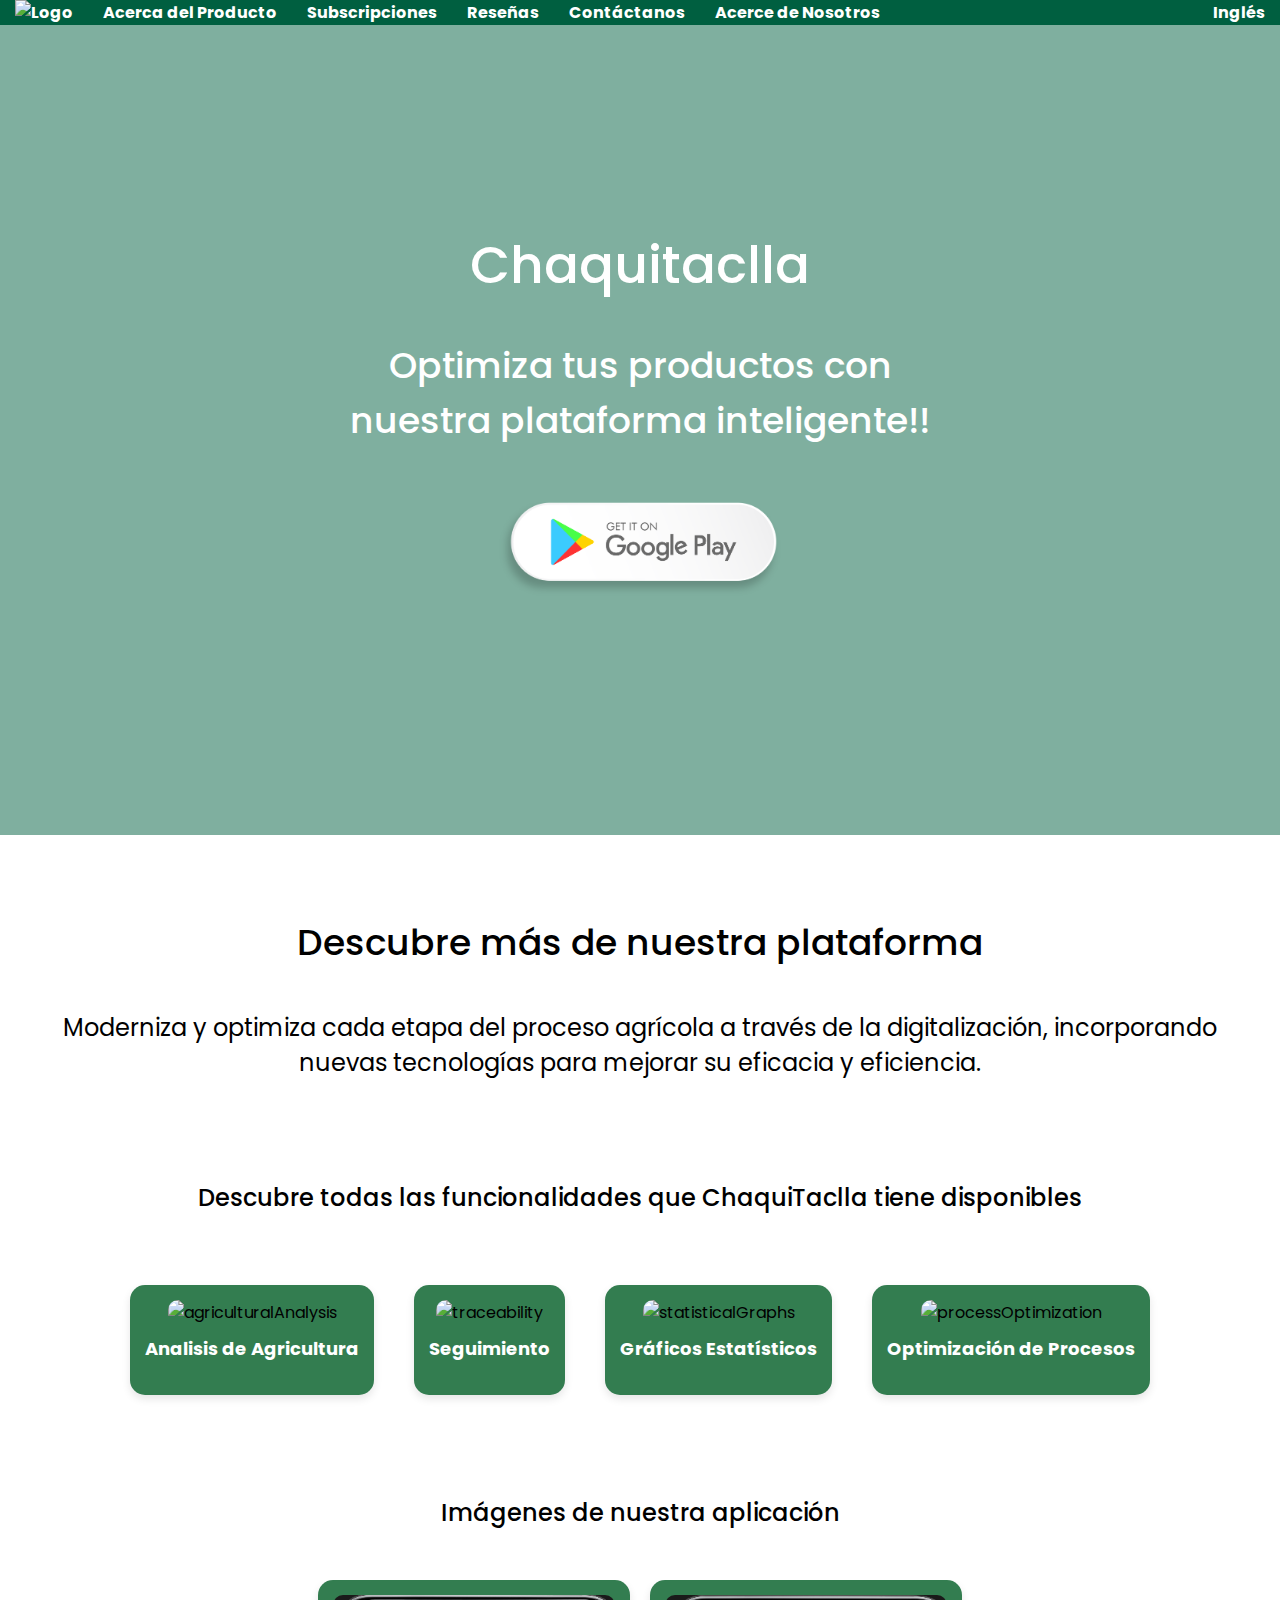
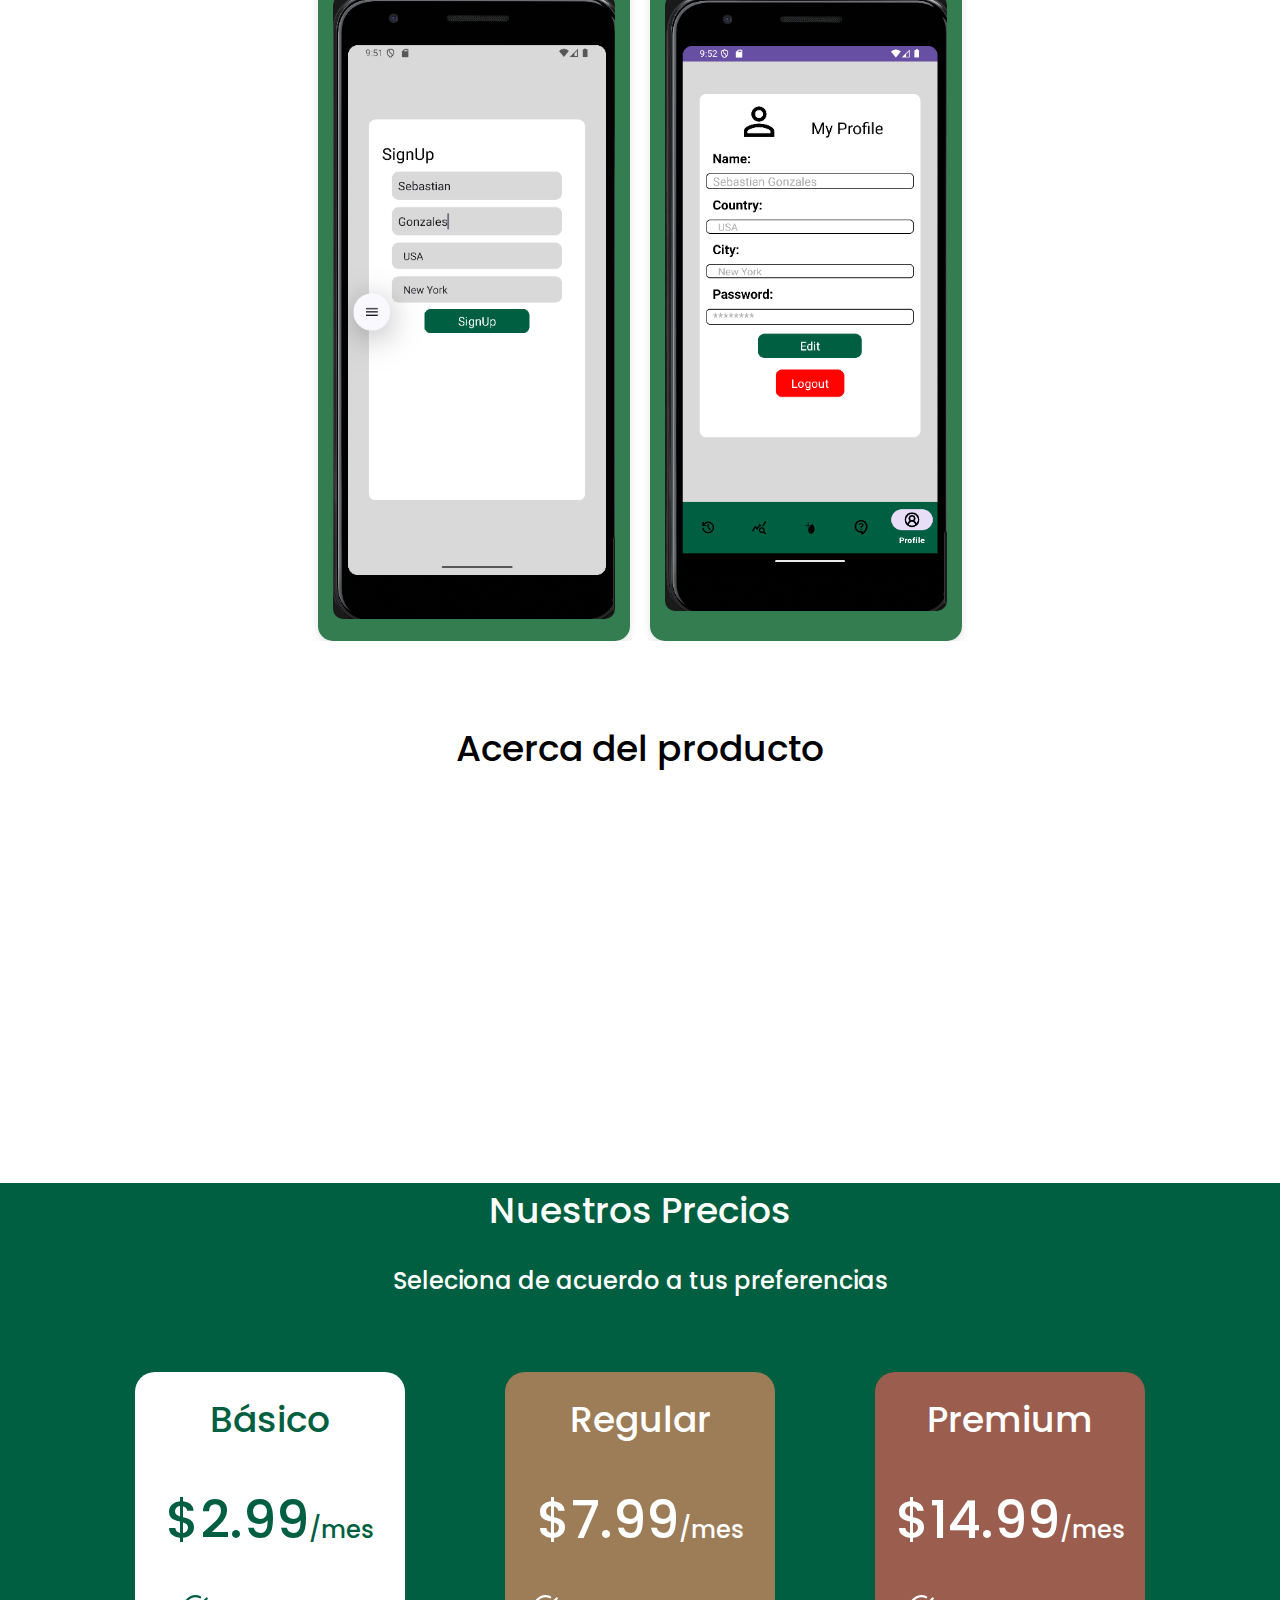
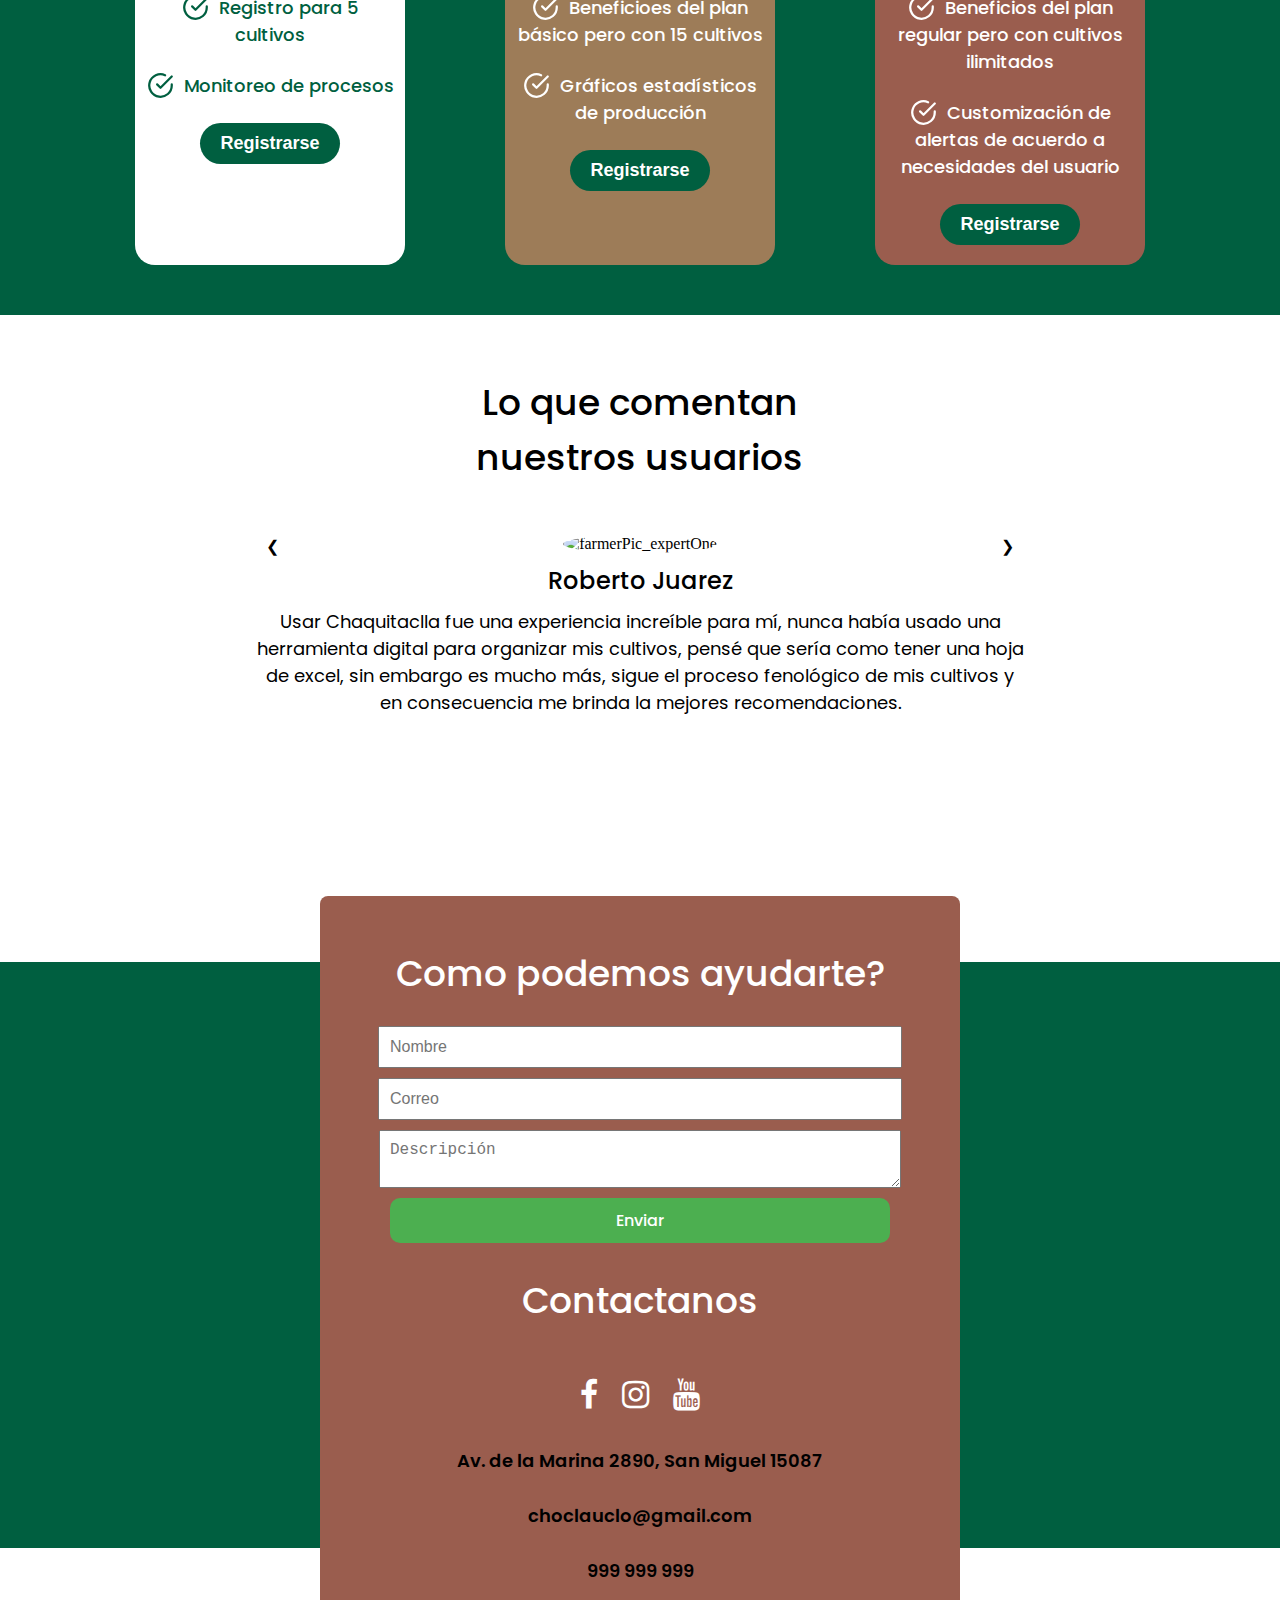
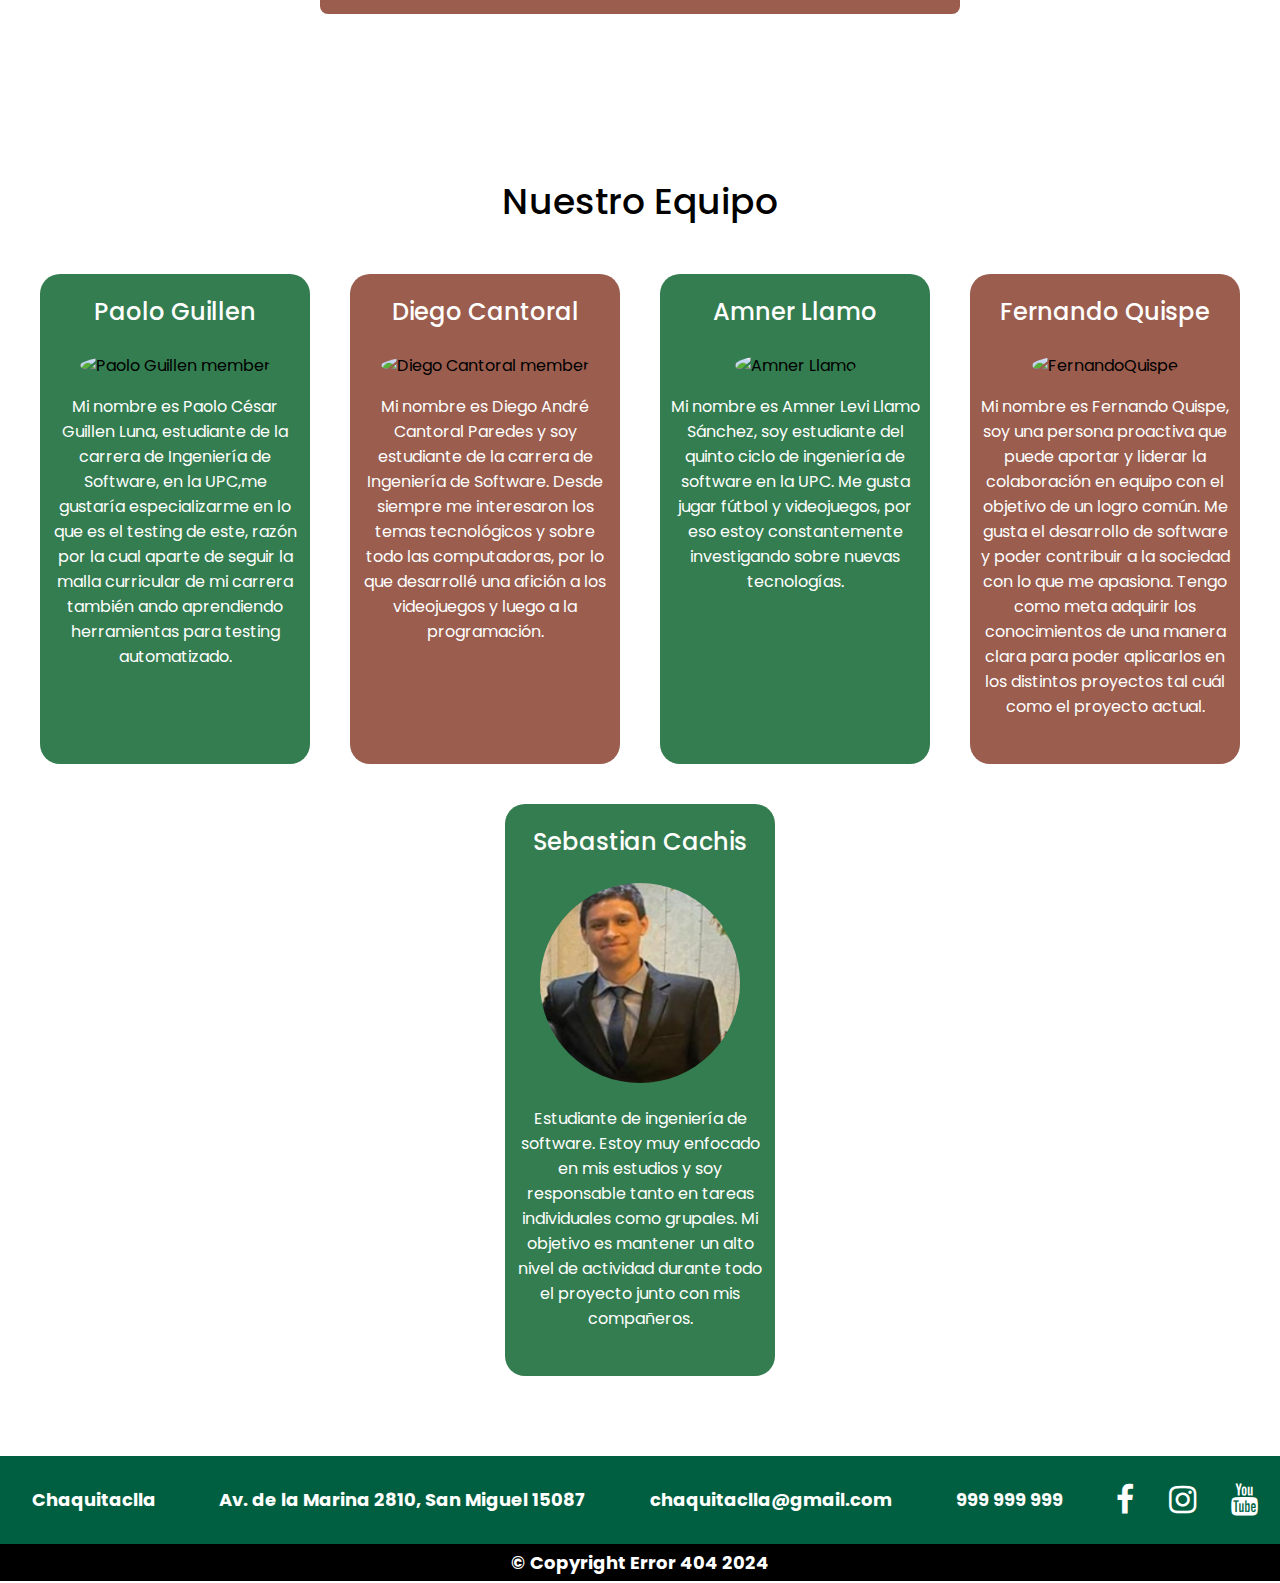
==== commit 708f11f8: "feat: added video-about-the product in addition to app images" ====
--- a/index-es.html
+++ b/index-es.html
@@ -76,10 +76,24 @@
         </div>
     </section>
     
+    
+    <section id="about-product-images">
+        <h3>Imágenes de nuestra aplicación</h3>
+        <div class="image-carousel">
+            <div class="carousel-item"><img src="appimages/3.png" alt="App Image 3"></div>
+            <div class="carousel-item"><img src="appimages/4.png" alt="App Image 4"></div>
+            <div class="carousel-item"><img src="appimages/5.png" alt="App Image 5"></div>
+            <div class="carousel-item"><img src="appimages/6.png" alt="App Image 6"></div>
+            <div class="carousel-item"><img src="appimages/7.png" alt="App Image 7"></div>
+            <div class="carousel-item"><img src="appimages/8.png" alt="App Image 8"></div>
+        </div>
+    </section>
+
     <section id="about-product-video">
-    <h2>Acerca del producto</h2>
-    <iframe width="560" height="315" src="" frameborder="0" allow="accelerometer; autoplay; clipboard-write; encrypted-media; gyroscope; picture-in-picture" allowfullscreen></iframe>
-    </section>
+        <h2>Acerca del producto</h2>
+        <iframe width="560" height="315" src="https://www.youtube.com/embed/dorrX2LZ9P4" frameborder="0" allow="accelerometer; autoplay; clipboard-write; encrypted-media; gyroscope; picture-in-picture" allowfullscreen></iframe>
+    </section>
+    
 
     <section id="subscriptions">
         <h2>Nuestros Precios</h2>
@@ -179,7 +193,7 @@
           <p>Mi nombre es Fernando Quispe, soy una persona proactiva que puede aportar y liderar la colaboración en equipo con el objetivo de un logro común. Me gusta el desarrollo de software y poder contribuir a la sociedad con lo que me apasiona. Tengo como meta adquirir los conocimientos de una manera clara para poder aplicarlos en los distintos proyectos tal cuál como el proyecto actual.</p>
       </div>  
       <div class="team_member">
-        <h3>Fernando Carrasco</h3>
+        <h3>Sebastian Cachis</h3>
              <img src="images/cachis.jpg" alt="SebastianCachis"  class="testimonial-image">
           <p>Estudiante de ingeniería de software. Estoy muy enfocado en mis estudios y soy responsable tanto en tareas individuales como grupales. Mi objetivo es mantener un alto nivel de actividad durante todo el proyecto junto con mis compañeros.</p>
       </div>
@@ -187,11 +201,12 @@
   
     </section>
 
+    <!--
     <section id="about-team-video">
     <h2>¡Conoce más sobre el equipo de Chaquitaclla!</h2>
     <iframe width="560" height="315" src="" frameborder="0" allow="accelerometer; autoplay; clipboard-write; encrypted-media; gyroscope; picture-in-picture" allowfullscreen></iframe>
     </section>
-
+    -->
 
     <footer id="footerOne">
         <a class="normal">Chaquitaclla</a>
--- a/styles.css
+++ b/styles.css
@@ -268,10 +268,62 @@
     color: #ffffff;
     margin-top: 10px;
 }
+/* About product images */
+#about-product-images {
+    margin: 0;
+    padding: 0;
+    box-sizing: border-box;
+    font-family: "Poppins", sans-serif;
+    font-style: normal;
+    margin-top: 80px;
+    text-align: center;
+    margin-bottom: 60px;
+    width: 100%;
+}
+
+#about-product-images h3 {
+    font-size: 24px;
+    color: #000000;
+    font-weight: 500;
+    margin-bottom: 25px;
+}
+
+.image-carousel {
+    display: flex;
+    justify-content: center;
+    flex-wrap: wrap;
+    display: none;
+    margin-top: 50px;
+    width: 100%;
+    overflow: hidden;
+    position: relative;
+}
+
+.carousel-item {
+    margin: 20px;
+    text-align: center;
+    background-color: #337D50;
+    border-radius: 15px;
+    box-shadow: 0 4px 8px rgba(0, 0, 0, 0.1);
+    padding: 15px;
+    transition: transform 0.3s ease, box-shadow 0.3s ease;
+}
+
+.carousel-item:hover {
+    transform: scale(1.05);
+    box-shadow: 0 6px 12px rgba(0, 0, 0, 0.15);
+}
+
+.carousel-item img {
+    width: 100%;
+    max-width: 300px;
+    height: auto;
+    border-radius: 10px;
+}
 
 /* Responsive styles for carousel */
 @media (max-width: 768px) {
-    .image-grid {
+    .image-carousel {
         display: flex;
         flex-direction: row;
         overflow-x: scroll;
@@ -280,27 +332,31 @@
         padding: 10px 20px;
     }
 
-    .image-item {
-        flex: 0 0 80%; /* Cada card ocupa un 80% del ancho */
+    .carousel-item {
+        flex: 0 0 30%; /* Cada card ocupa un 45% del ancho */
         scroll-snap-align: center;
         margin: 0 10px; /* Añadir espacio entre cada card */
         display: block; /* Mostrar las imágenes individualmente */
     }
 
-    .image-item img {
+    .carousel-item img {
         max-width: 90%; /* Reducir el tamaño de las imágenes en móvil */
         margin: 0 auto; /* Centrar la imagen */
     }
-    .image-item {
-        display: none; 
-    }
-
-    .image-item p {
-        font-size: 16px; /* Reducir el tamaño del texto en móvil */
-        padding: 10px 0;
-    }
-}
-
+}
+
+@media (min-width: 769px) {
+    .image-carousel {
+        display: flex;
+        flex-wrap: nowrap;
+        overflow: hidden;
+    }
+
+    .carousel-item {
+        flex: 0 0 22%; /* Cada card ocupa un 22% del ancho */
+        margin: 0 10px; /* Añadir espacio entre cada card */
+    }
+}
 /* Placeholder section for video about the product */
 #about-product-video {
     margin: 0;
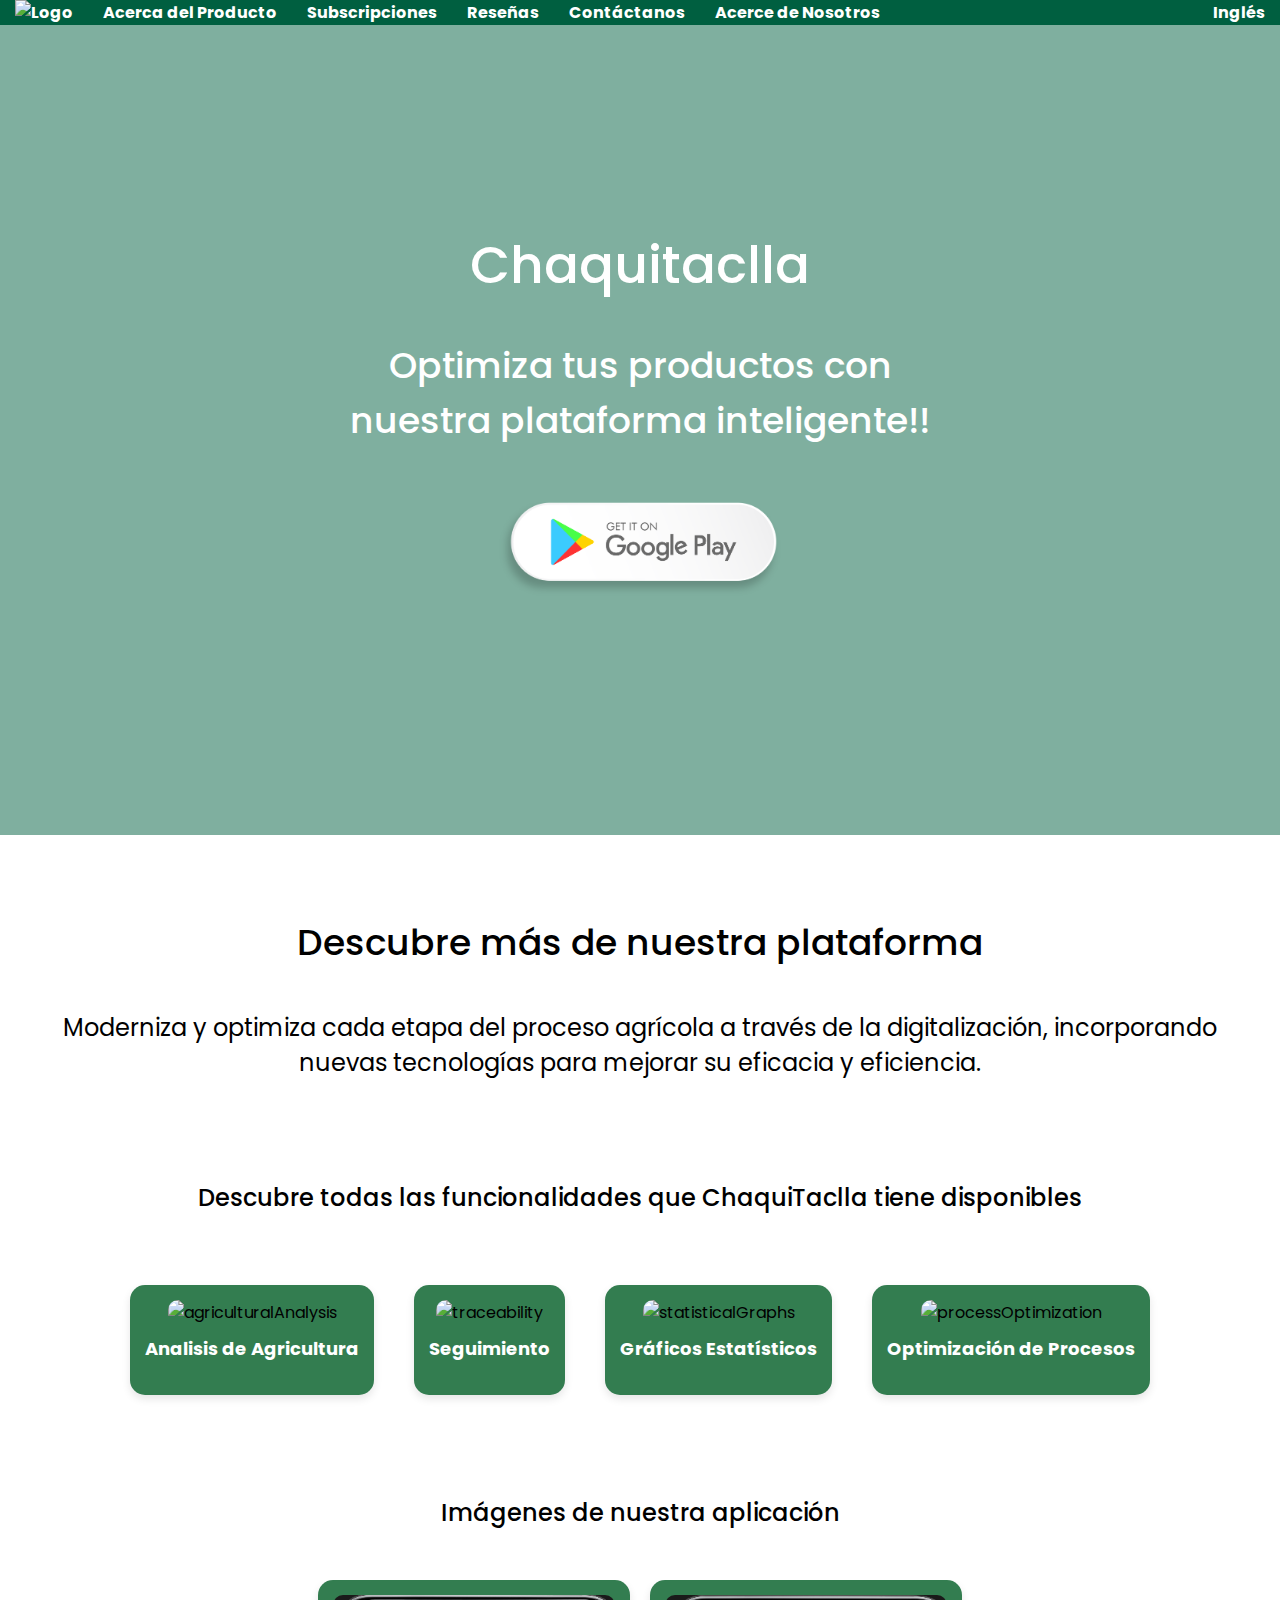
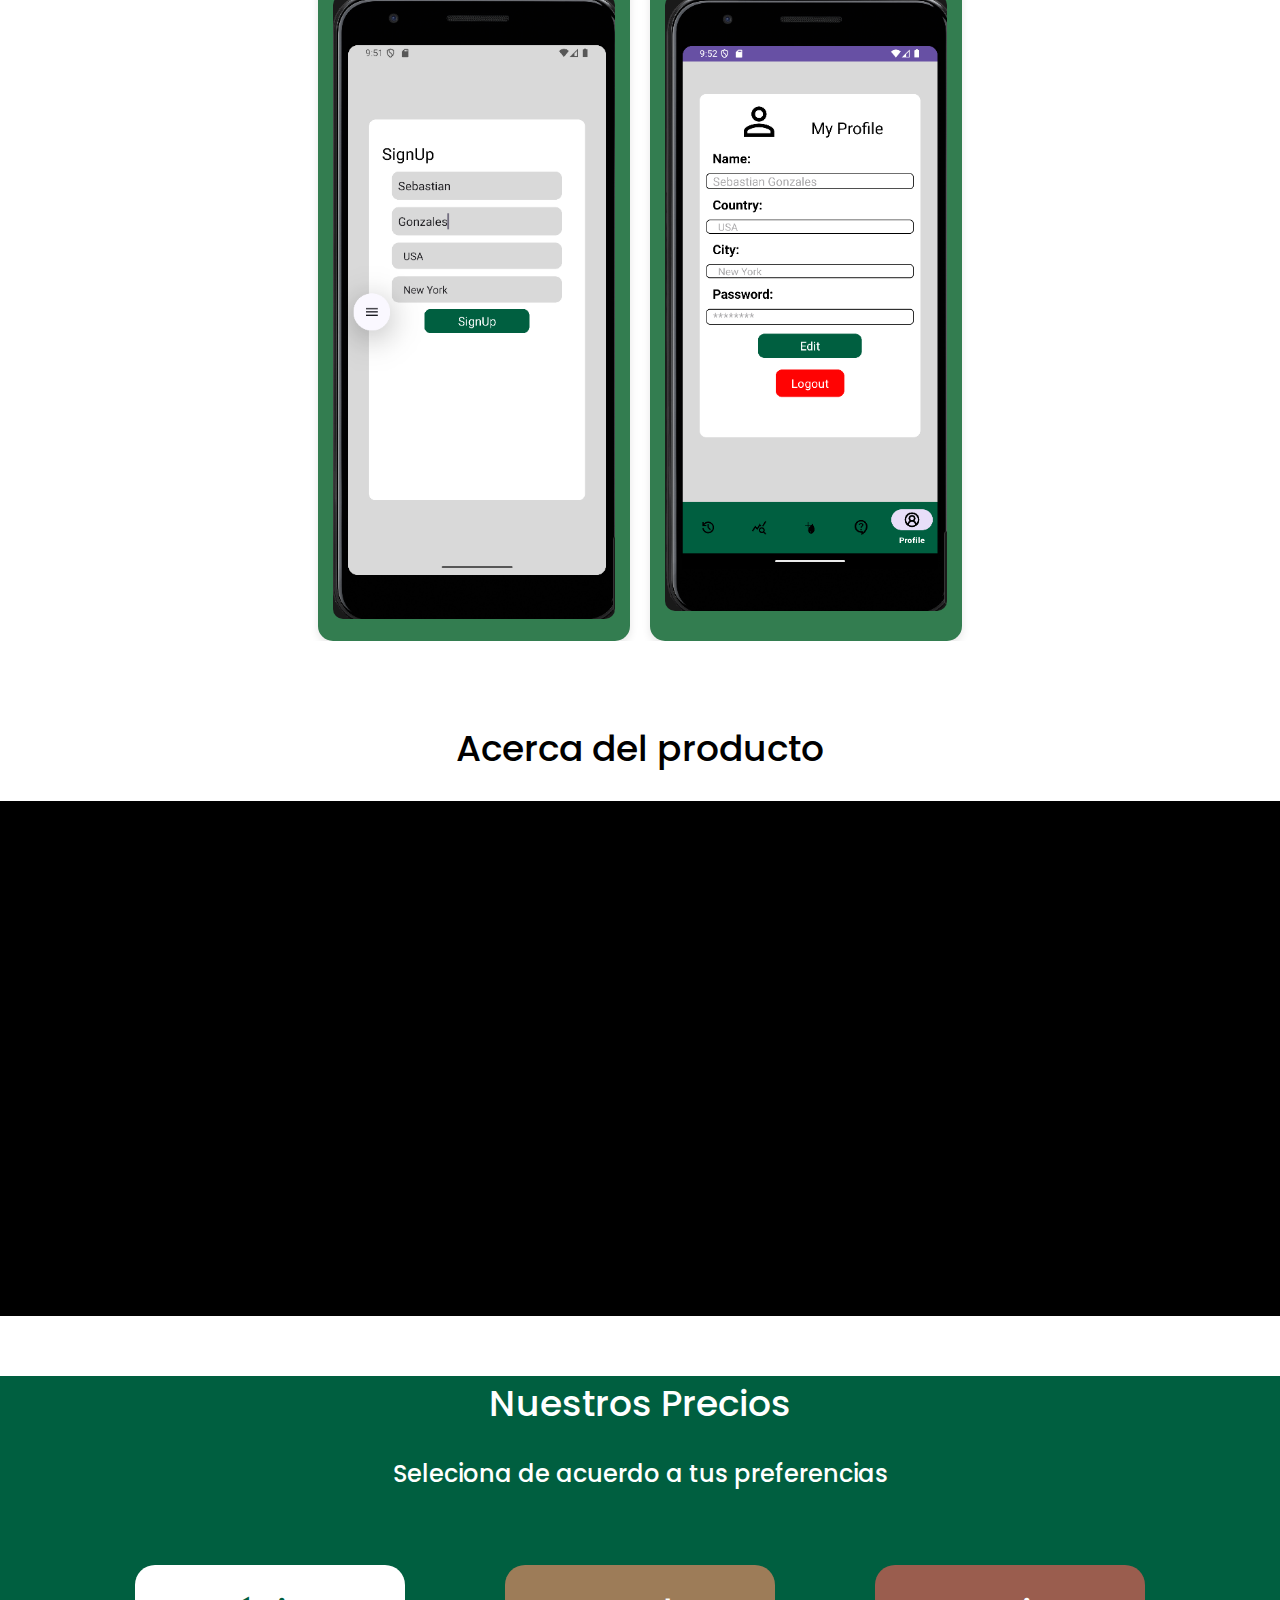
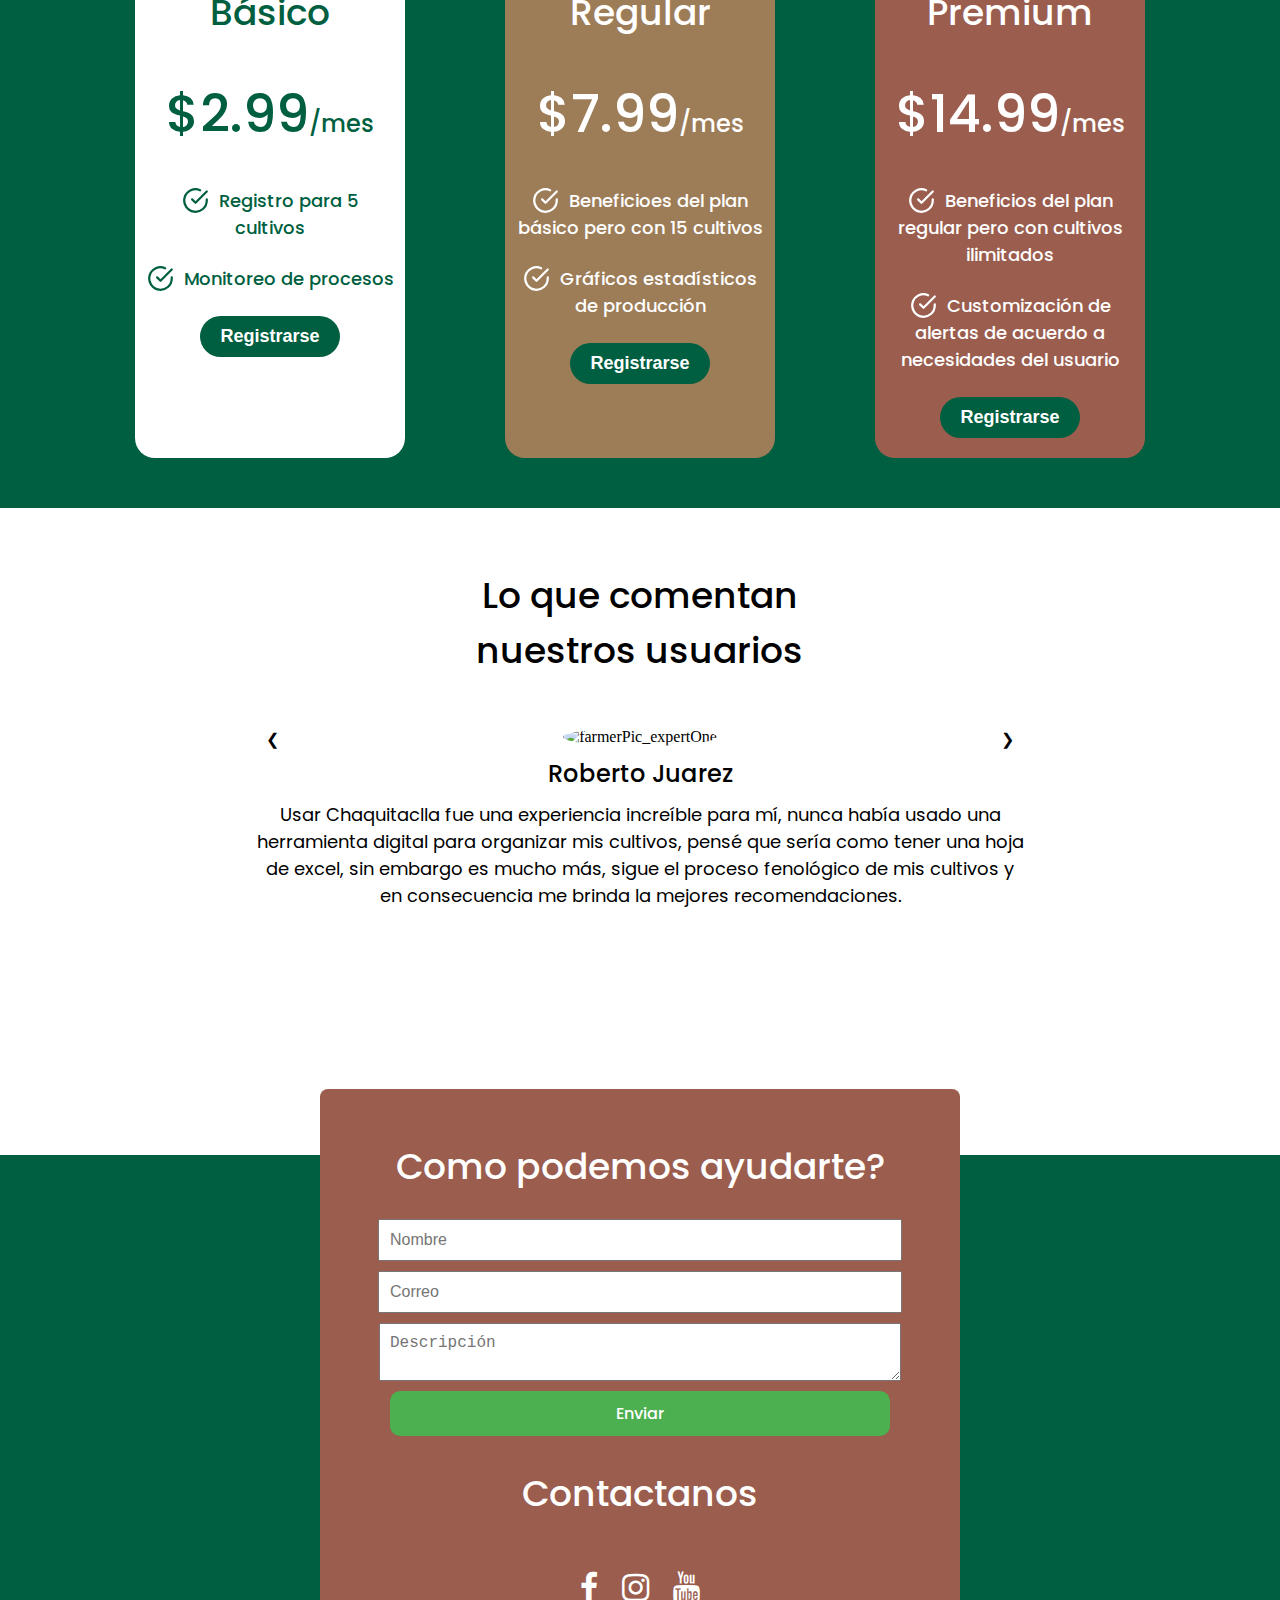
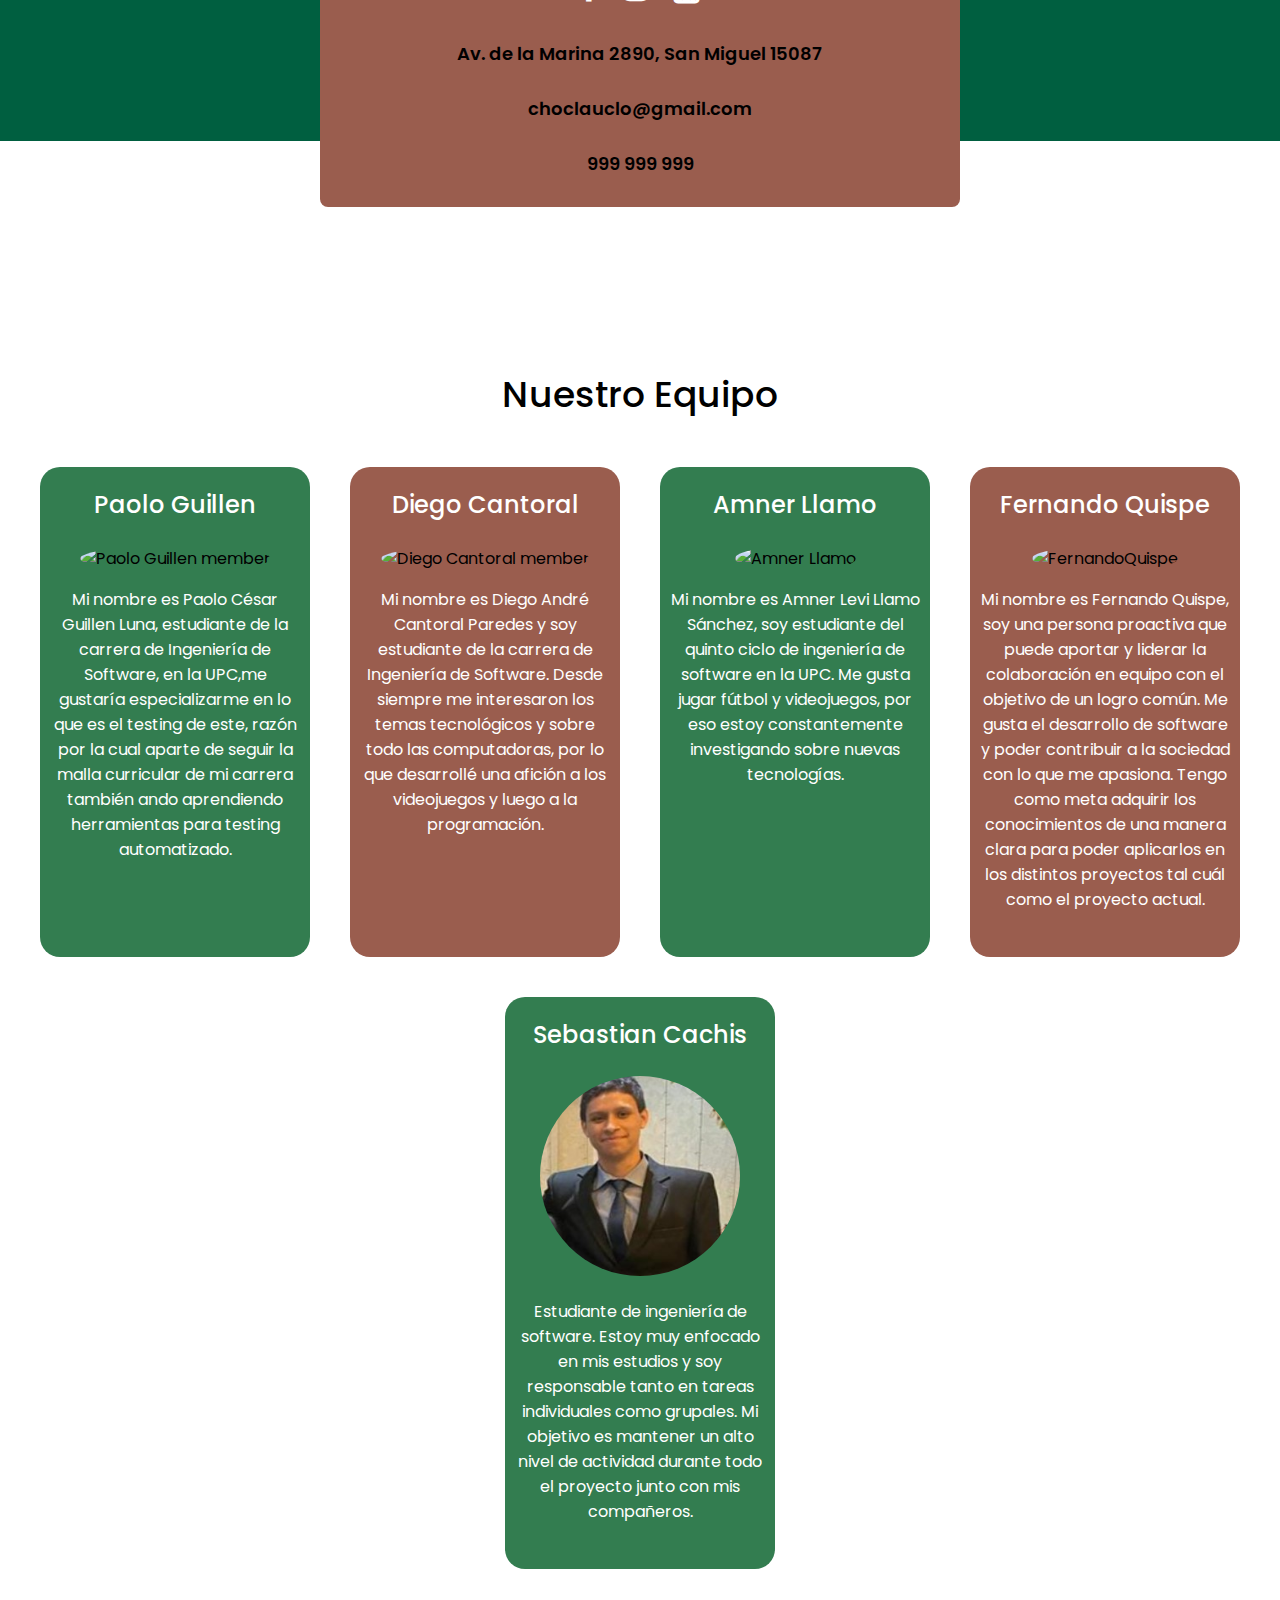
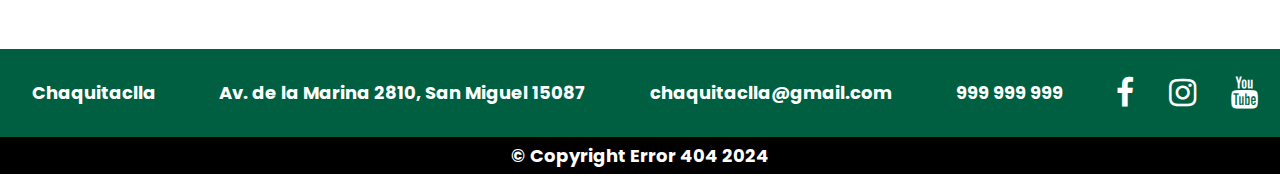
==== commit e853dc03: "feat: fully responsive landing page" ====
--- a/index-es.html
+++ b/index-es.html
@@ -91,7 +91,9 @@
 
     <section id="about-product-video">
         <h2>Acerca del producto</h2>
-        <iframe width="560" height="315" src="https://www.youtube.com/embed/dorrX2LZ9P4" frameborder="0" allow="accelerometer; autoplay; clipboard-write; encrypted-media; gyroscope; picture-in-picture" allowfullscreen></iframe>
+        <div class="video-container">
+            <iframe src="https://www.youtube.com/embed/dorrX2LZ9P4" frameborder="0" allow="accelerometer; autoplay; clipboard-write; encrypted-media; gyroscope; picture-in-picture" allowfullscreen></iframe>
+        </div>
     </section>
     
 
--- a/styles.css
+++ b/styles.css
@@ -385,6 +385,24 @@
     padding: 0px 20px;
 }
 
+.video-container {
+    position: relative;
+    padding-bottom: 40.25%; /* 16:9 aspect ratio */
+    height: 0;
+    overflow: hidden;
+    max-width: 100%;
+    background: #000;
+}
+
+.video-container iframe {
+    position: absolute;
+    top: 0;
+    left: 0;
+    width: 100%;
+    height: 100%;
+    border: 0;
+}
+
 /* Placeholder section for video about the team */
 #about-team-video {
     margin: 0;
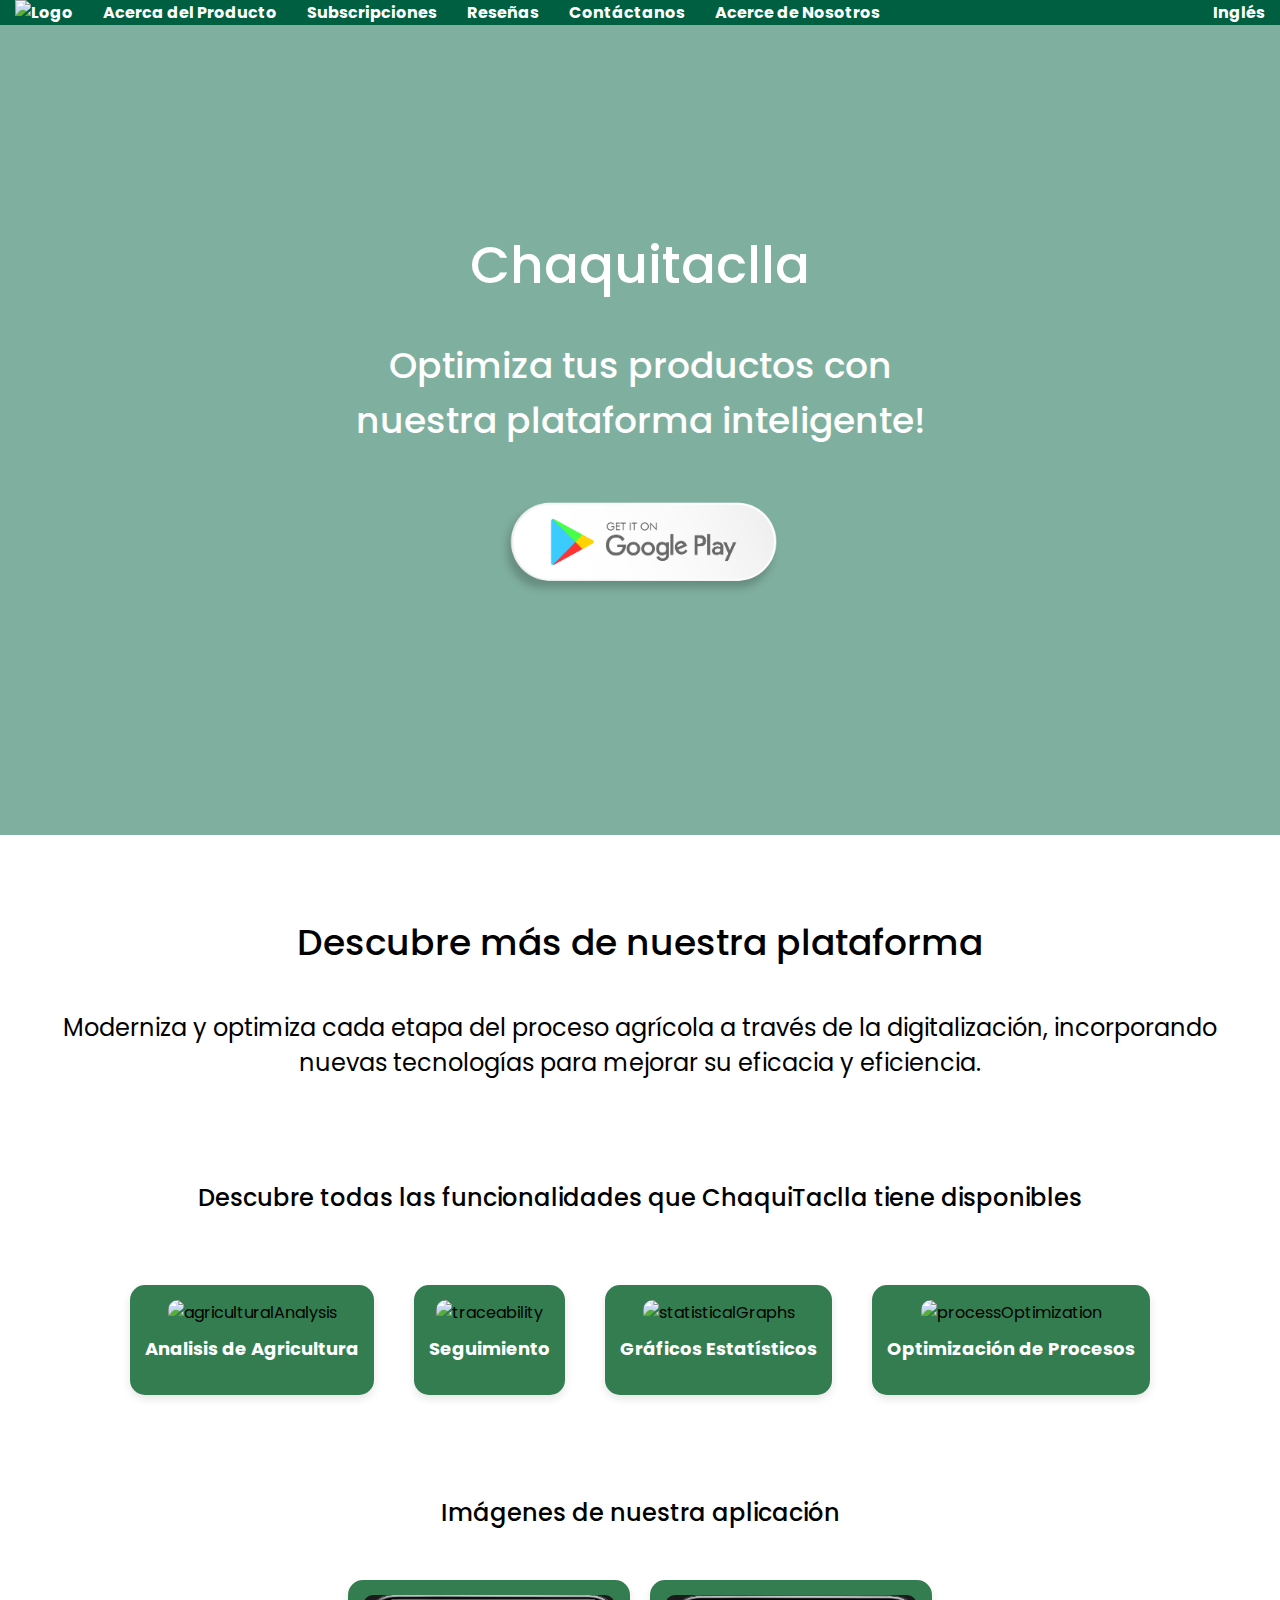
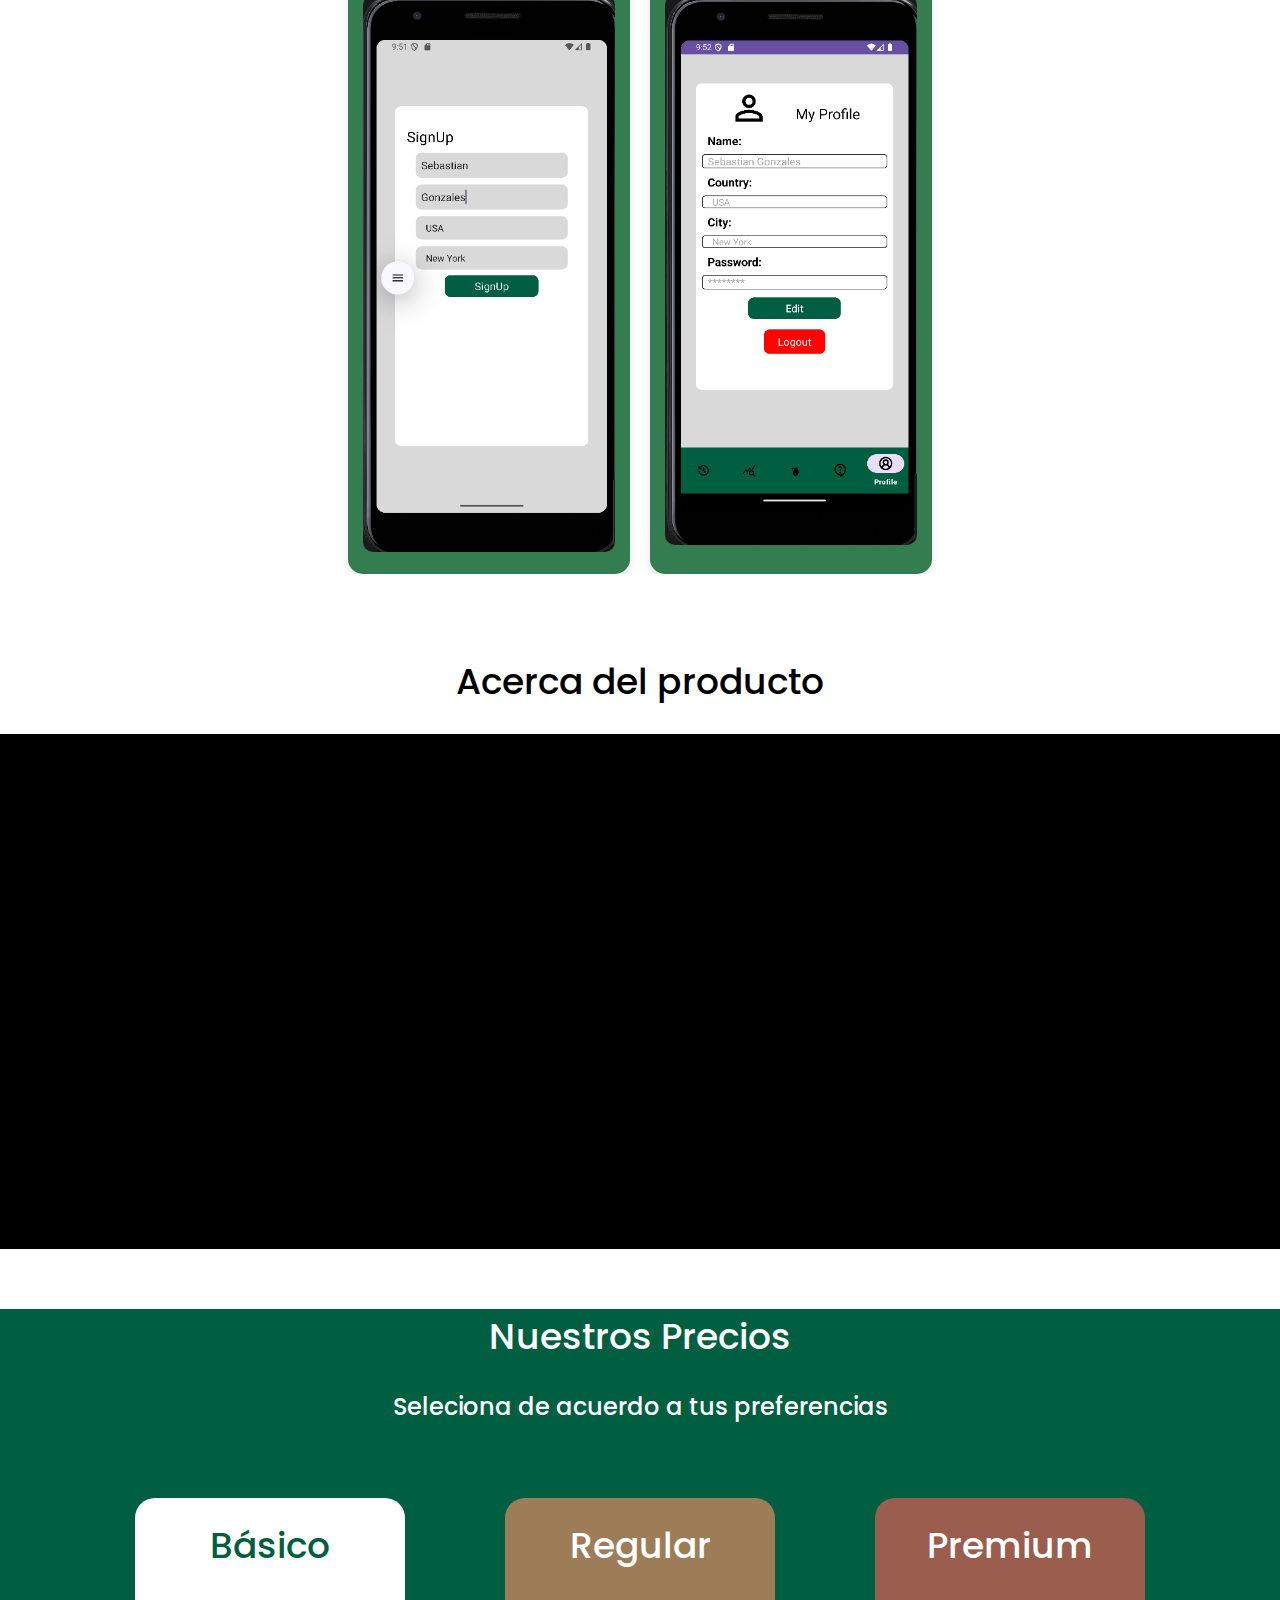
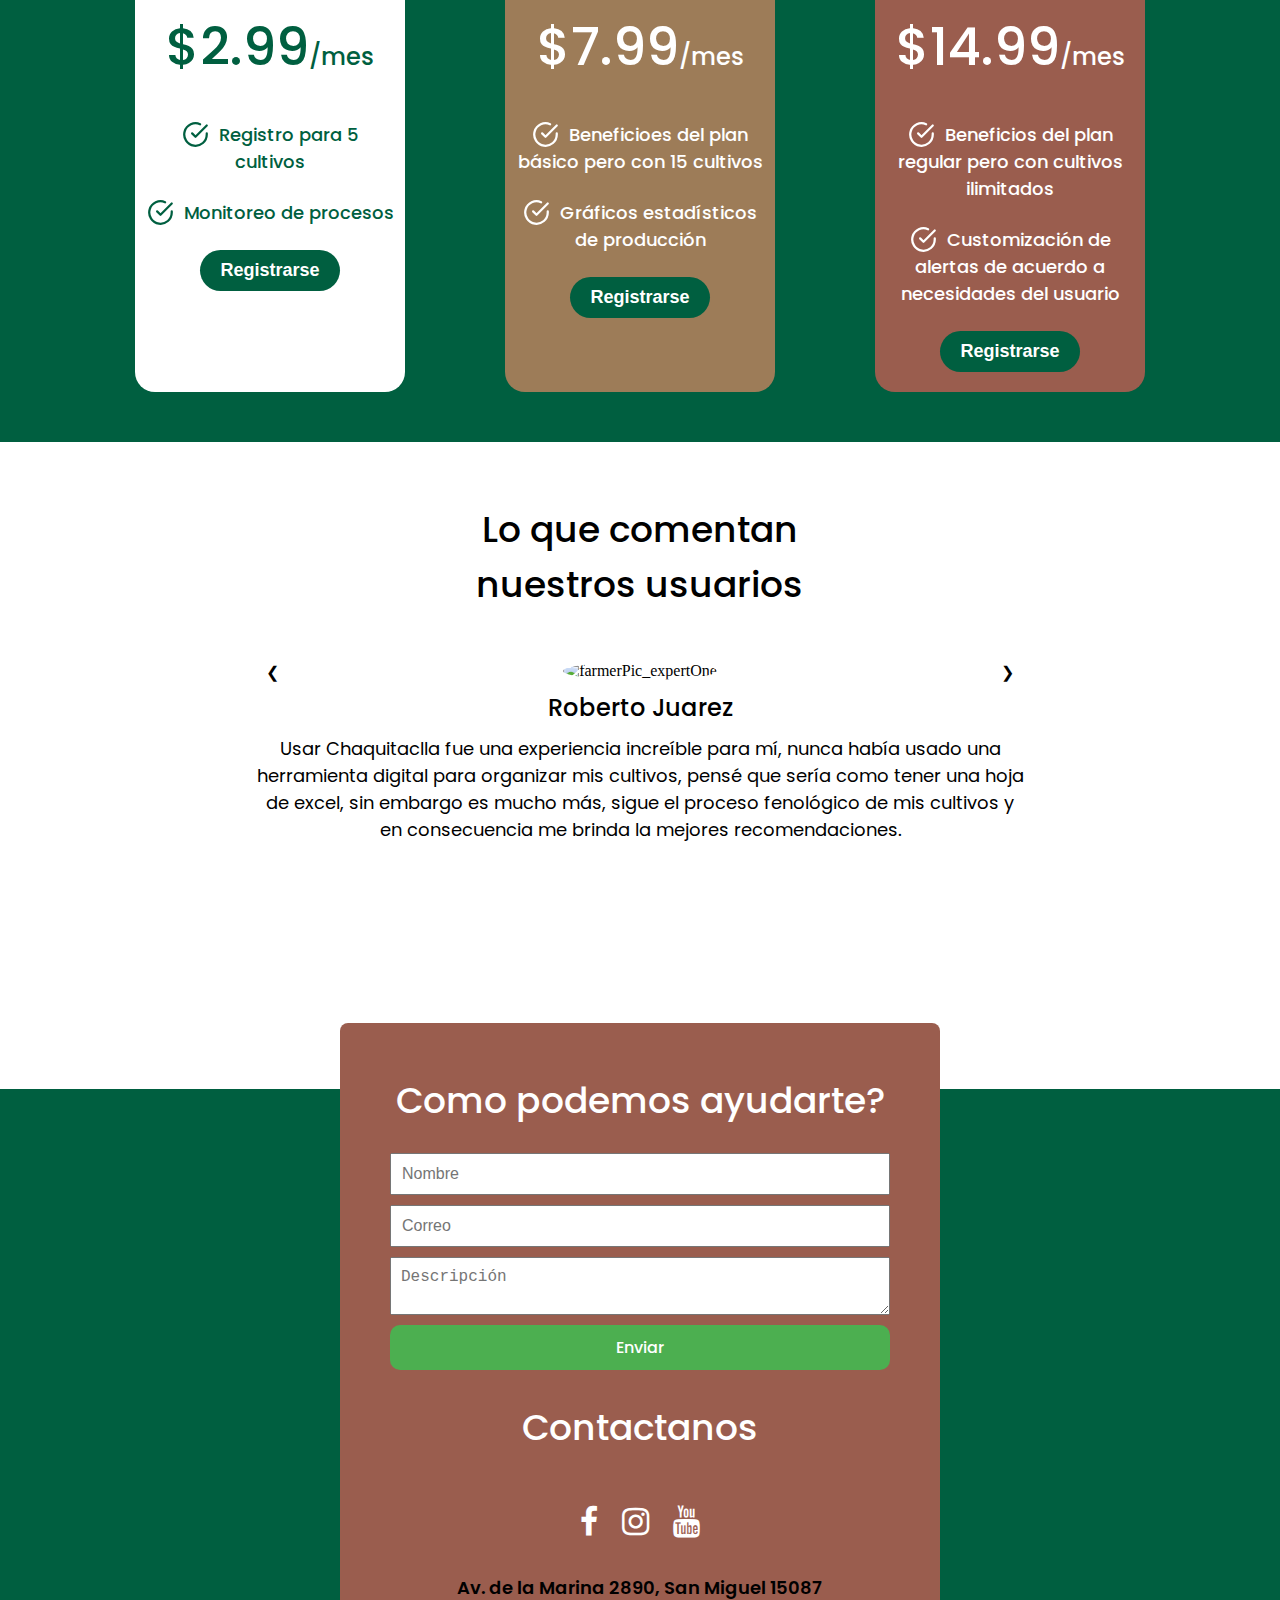
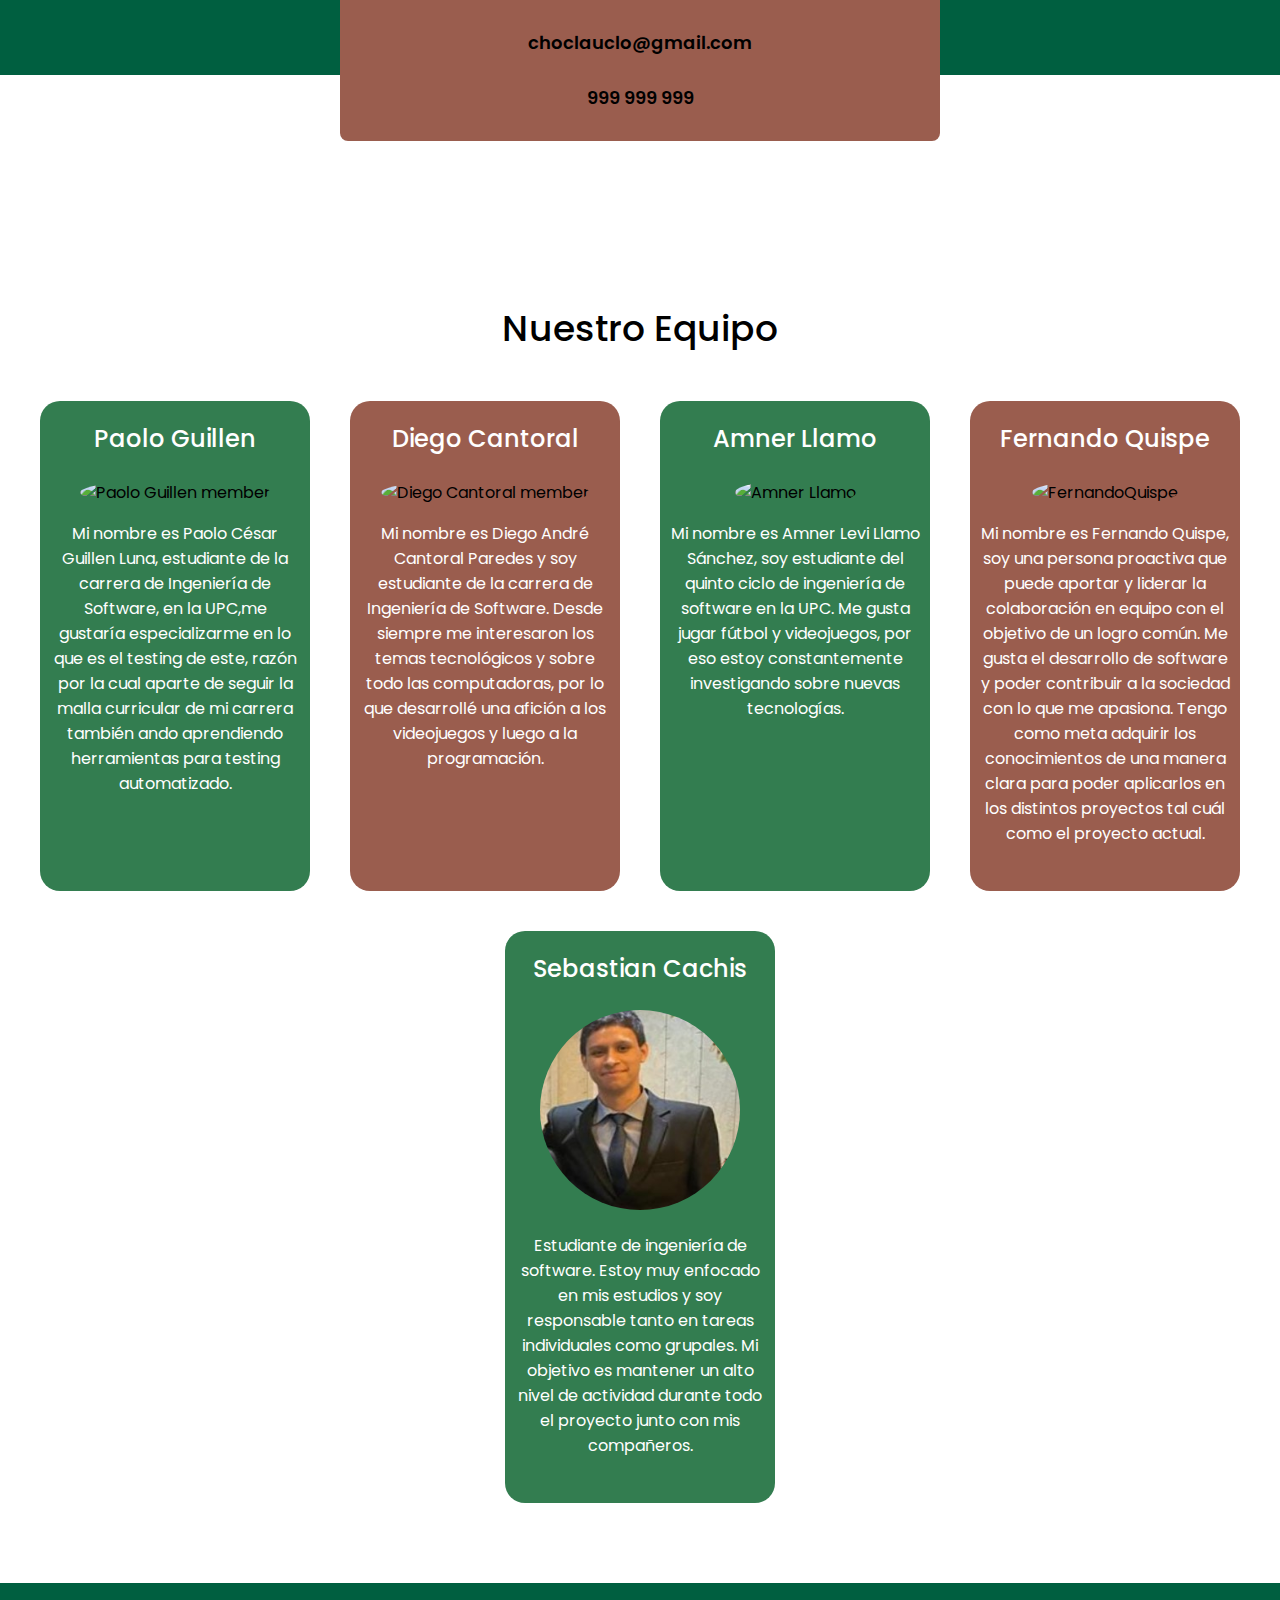
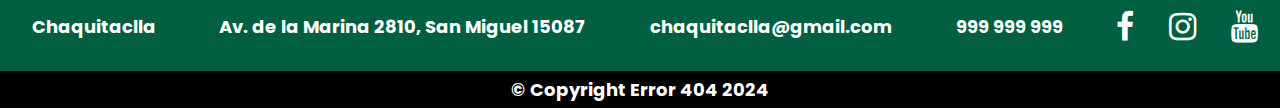
==== commit 98b6bf6b: "Update index-es.html" ====
--- a/index-es.html
+++ b/index-es.html
@@ -42,15 +42,18 @@
     </div>
 
     <section id="home">
-        <div class="overlay"></div> 
-        <div class="centered-text">
-            <h1>Chaquitaclla</h1>
-            <h2>Optimiza tus productos con nuestra plataforma inteligente!!</h2> 
-            <div class="playstore-image">
+    <div class="overlay"></div> 
+    <div class="centered-text">
+        <h1>Chaquitaclla</h1>
+        <h2>Optimiza tus productos con nuestra plataforma inteligente!</h2> 
+        <div class="playstore-image">
+            <a href="https://drive.google.com/file/d/1vR2RkEpZ5LctCl7ITmV0X0VtaBsYmqb2/view?usp=sharing" target="_blank">
                 <img src="images/playstore.png" alt="Descargar en Play Store">
-            </div>     
-        </div>
-    </section>  
+            </a>
+        </div>     
+    </div>
+</section>
+
 
     <section id="about-product">
         <h2>Descubre más de nuestra plataforma</h2>
--- a/styles.css
+++ b/styles.css
@@ -292,11 +292,11 @@
     display: flex;
     justify-content: center;
     flex-wrap: wrap;
-    display: none;
     margin-top: 50px;
     width: 100%;
     overflow: hidden;
     position: relative;
+    box-sizing: border-box; /* Ensure padding is included in the width */
 }
 
 .carousel-item {
@@ -307,6 +307,7 @@
     box-shadow: 0 4px 8px rgba(0, 0, 0, 0.1);
     padding: 15px;
     transition: transform 0.3s ease, box-shadow 0.3s ease;
+    box-sizing: border-box; /* Ensure padding is included in the width */
 }
 
 .carousel-item:hover {
@@ -330,18 +331,20 @@
         scroll-snap-type: x mandatory;
         -webkit-overflow-scrolling: touch;
         padding: 10px 20px;
+        box-sizing: border-box; /* Ensure padding is included in the width */
     }
 
     .carousel-item {
-        flex: 0 0 30%; /* Cada card ocupa un 45% del ancho */
+        flex: 0 0 35%; /* Each card takes up 45% of the width */
         scroll-snap-align: center;
-        margin: 0 10px; /* Añadir espacio entre cada card */
-        display: block; /* Mostrar las imágenes individualmente */
+        margin: 0 10px; /* Add space between each card */
+        display: block; /* Display images individually */
+        box-sizing: border-box; /* Ensure padding is included in the width */
     }
 
     .carousel-item img {
-        max-width: 90%; /* Reducir el tamaño de las imágenes en móvil */
-        margin: 0 auto; /* Centrar la imagen */
+        max-width: 90%; /* Reduce image size on mobile */
+        margin: 0 auto; /* Center the image */
     }
 }
 
@@ -353,8 +356,9 @@
     }
 
     .carousel-item {
-        flex: 0 0 22%; /* Cada card ocupa un 22% del ancho */
-        margin: 0 10px; /* Añadir espacio entre cada card */
+        flex: 0 0 22%; /* Each card takes up 22% of the width */
+        margin: 0 10px; /* Add space between each card */
+        box-sizing: border-box; /* Ensure padding is included in the width */
     }
 }
 /* Placeholder section for video about the product */
@@ -629,6 +633,7 @@
     justify-content: center; 
     align-items: center;
     width: 100%;
+    overflow: hidden; /* Asegura que no haya desbordamiento */
 }
 
 #contact-us h2 {
@@ -652,6 +657,7 @@
     justify-content: center;
     padding: 20px;
     width: 100%;
+    box-sizing: border-box; /* Asegura que el padding se incluya en el ancho total */
 }
 
 .contact-container .form {
@@ -662,6 +668,7 @@
     background-color: #9A5D4E;
     padding: 20px;
     border-radius: 8px;
+    box-sizing: border-box; /* Asegura que el padding se incluya en el ancho total */
 }
 
 .contact-container .form form {
@@ -677,6 +684,7 @@
     font-size: 16px;
     width: 100%;
     max-width: 500px;
+    box-sizing: border-box; /* Asegura que el padding se incluya en el ancho total */
 }
 
 .contact-container .form button {
@@ -689,6 +697,7 @@
     width: 100%;
     max-width: 500px;
     border-radius: 10px;
+    box-sizing: border-box; /* Asegura que el padding se incluya en el ancho total */
 }
 
 .contact-container .form button:hover {
@@ -707,13 +716,15 @@
         margin: 0; /* Remove margin for mobile */
         width: 100%; /* Ensure the form takes full width */
         max-width: 100%; /* Remove max-width to prevent overflow */
+        padding: 10px; /* Reduce padding for mobile */
     }
 
     .contact-container .form input,
     .contact-container .form textarea,
     .contact-container .form button {
-        width: 90%; /* Reduce input width slightly */
+        width: 100%; /* Ensure full width for inputs */
         max-width: none; /* Disable max-width for mobile */
+        padding: 10px; /* Ensure padding is consistent */
     }
 }
 
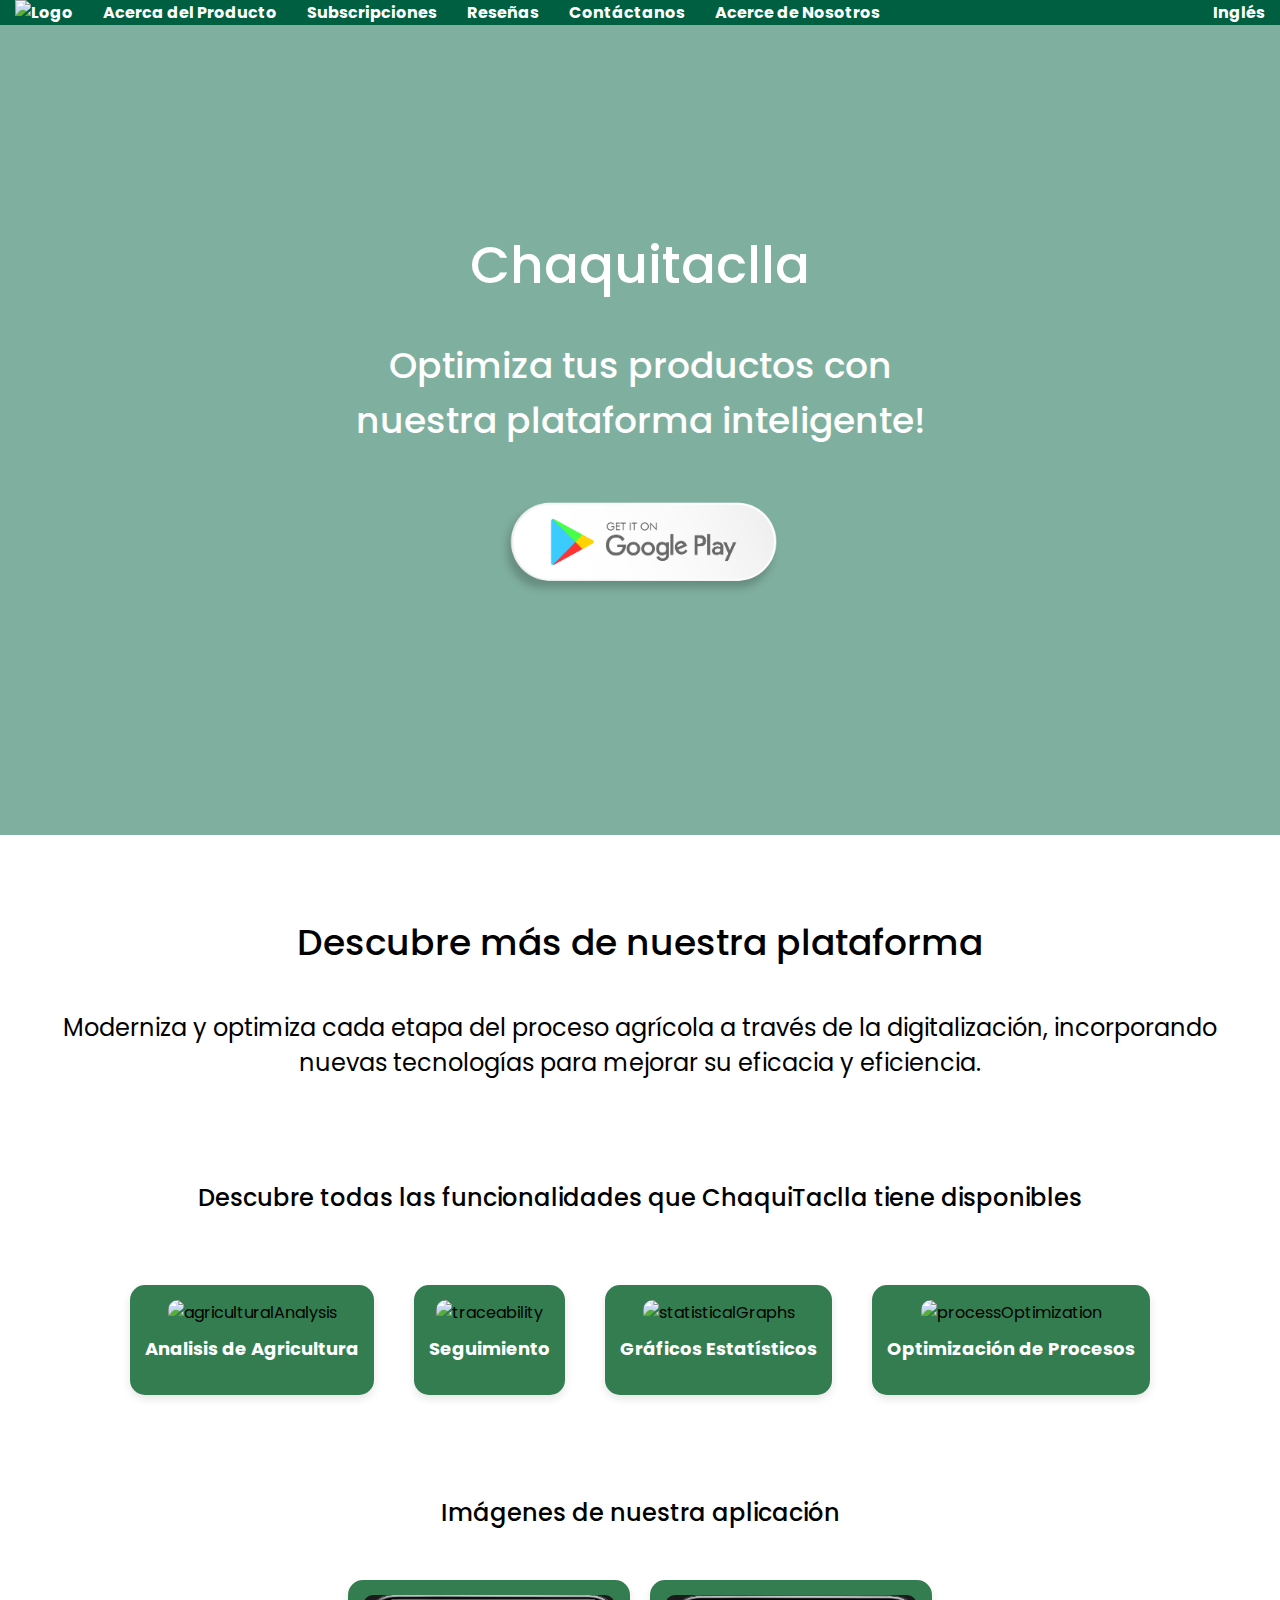
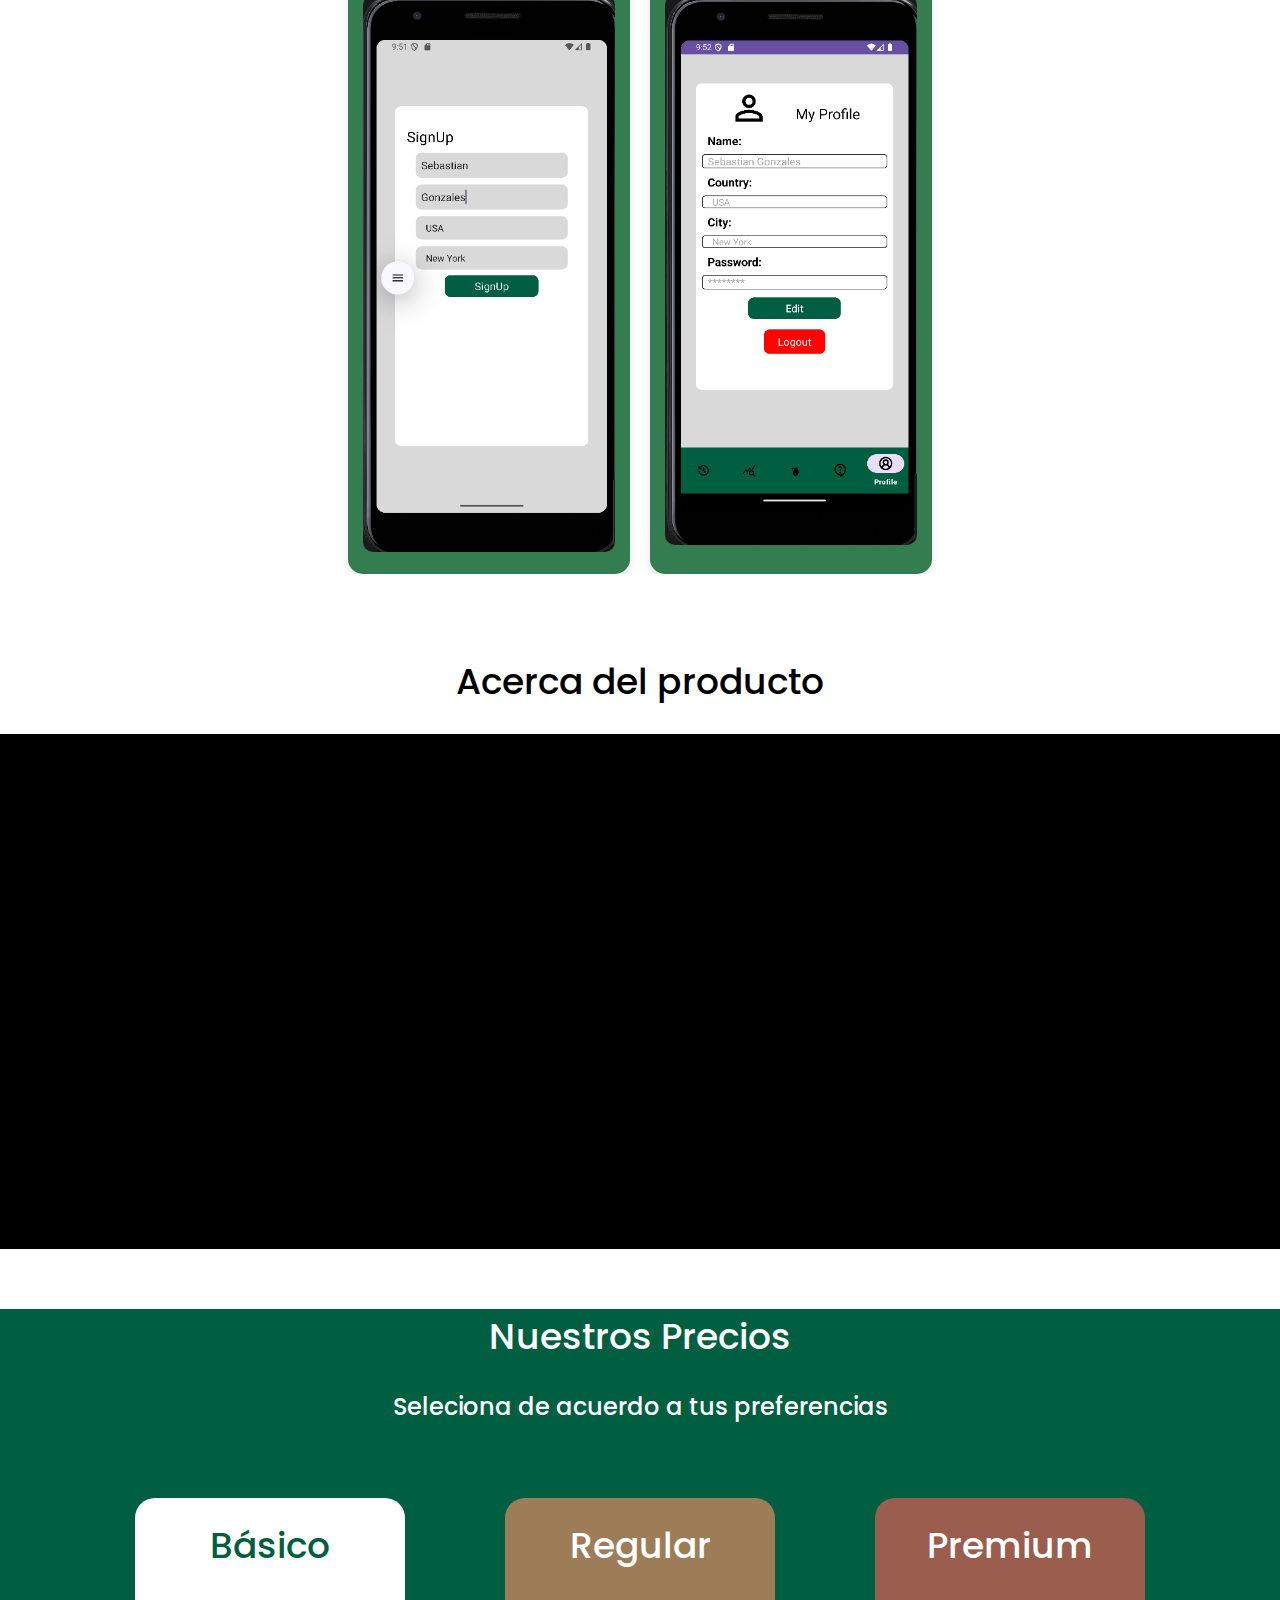
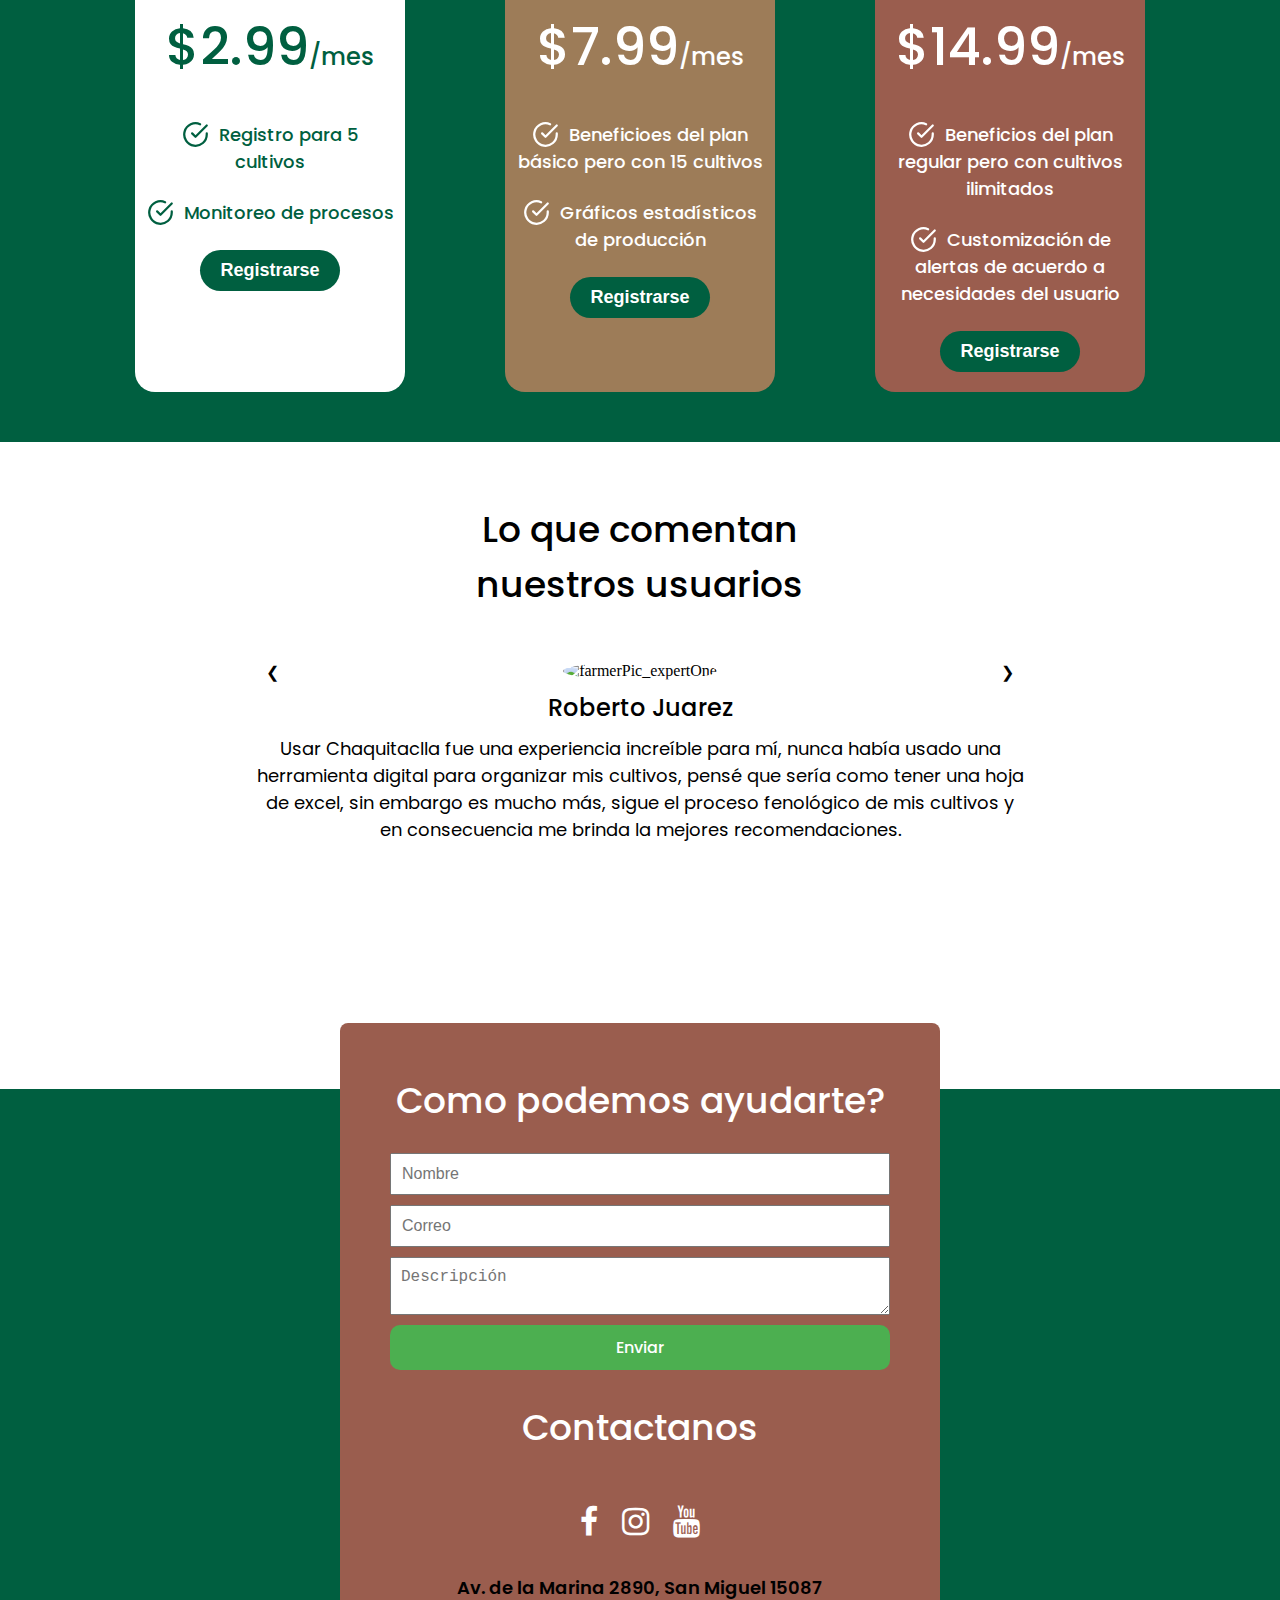
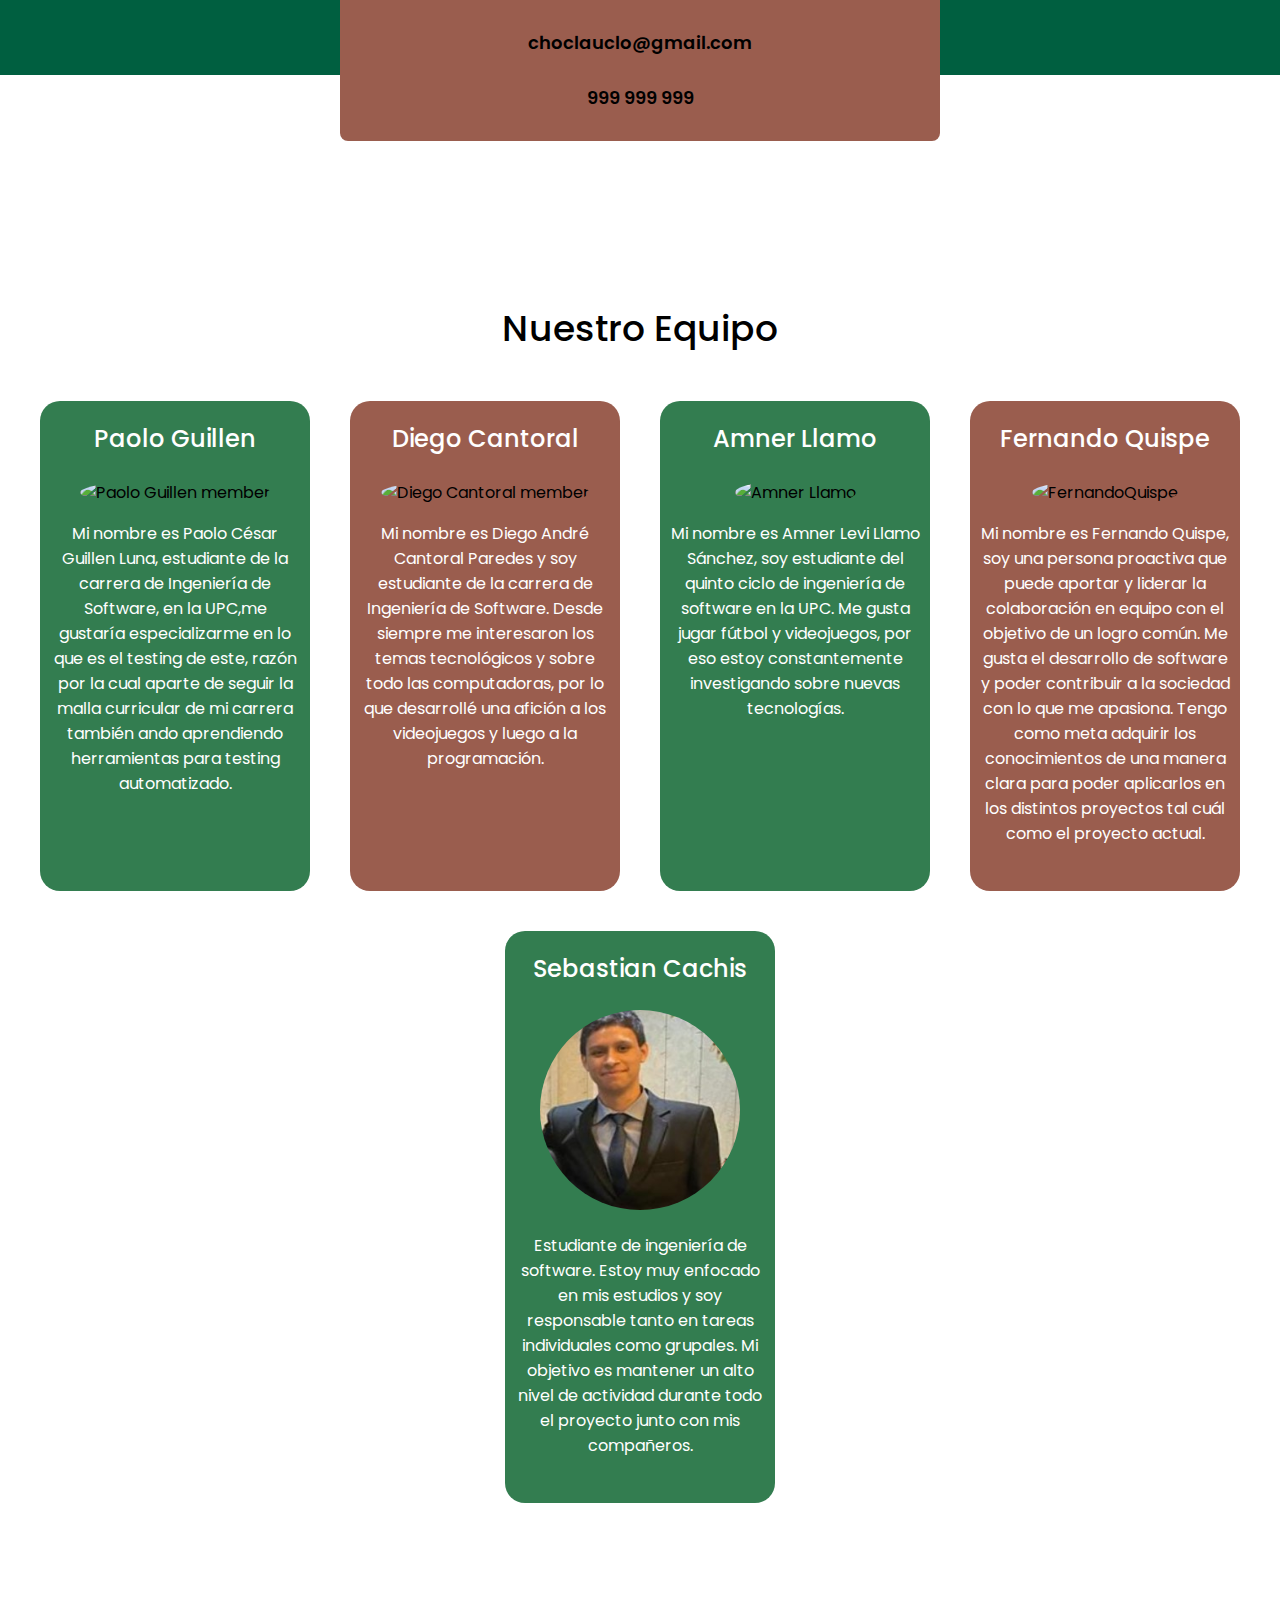
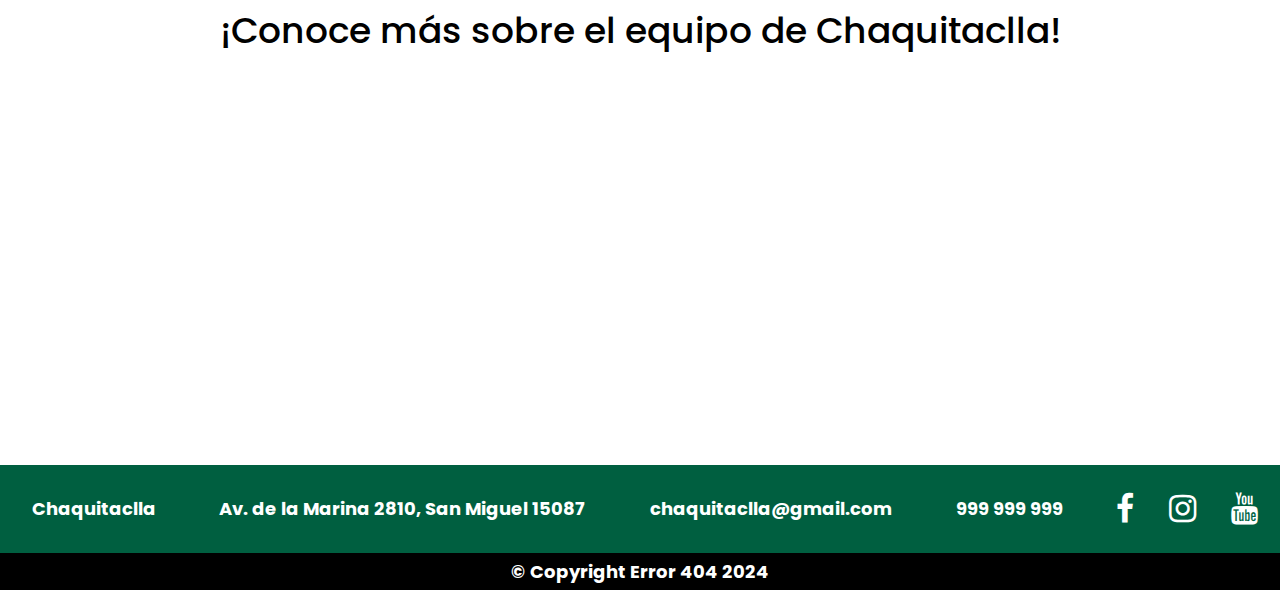
==== commit c99acde7: "Update index-es.html" ====
--- a/index-es.html
+++ b/index-es.html
@@ -47,7 +47,7 @@
         <h1>Chaquitaclla</h1>
         <h2>Optimiza tus productos con nuestra plataforma inteligente!</h2> 
         <div class="playstore-image">
-            <a href="https://drive.google.com/file/d/1vR2RkEpZ5LctCl7ITmV0X0VtaBsYmqb2/view?usp=sharing" target="_blank">
+            <a href="https://drive.google.com/file/d/1W3-FQO_TgceChDsEcl_qTD8lK_LKSFCm/view?usp=sharing" target="_blank">
                 <img src="images/playstore.png" alt="Descargar en Play Store">
             </a>
         </div>     
@@ -94,10 +94,10 @@
 
     <section id="about-product-video">
         <h2>Acerca del producto</h2>
-        <div class="video-container">
-            <iframe src="https://www.youtube.com/embed/dorrX2LZ9P4" frameborder="0" allow="accelerometer; autoplay; clipboard-write; encrypted-media; gyroscope; picture-in-picture" allowfullscreen></iframe>
-        </div>
-    </section>
+          <div class="video-container">
+        <iframe src="https://www.youtube.com/embed/k7EmoFDzKKU" frameborder="0" allow="accelerometer; autoplay; clipboard-write; encrypted-media; gyroscope; picture-in-picture" allowfullscreen></iframe>
+    </div>
+</section>
     
 
     <section id="subscriptions">
@@ -206,12 +206,10 @@
   
     </section>
 
-    <!--
     <section id="about-team-video">
     <h2>¡Conoce más sobre el equipo de Chaquitaclla!</h2>
-    <iframe width="560" height="315" src="" frameborder="0" allow="accelerometer; autoplay; clipboard-write; encrypted-media; gyroscope; picture-in-picture" allowfullscreen></iframe>
-    </section>
-    -->
+      <iframe width="560" height="315" src="https://www.youtube.com/embed/ycrfa-8C2jc" frameborder="0" allow="accelerometer; autoplay; clipboard-write; encrypted-media; gyroscope; picture-in-picture" allowfullscreen></iframe>
+</section>
 
     <footer id="footerOne">
         <a class="normal">Chaquitaclla</a>
